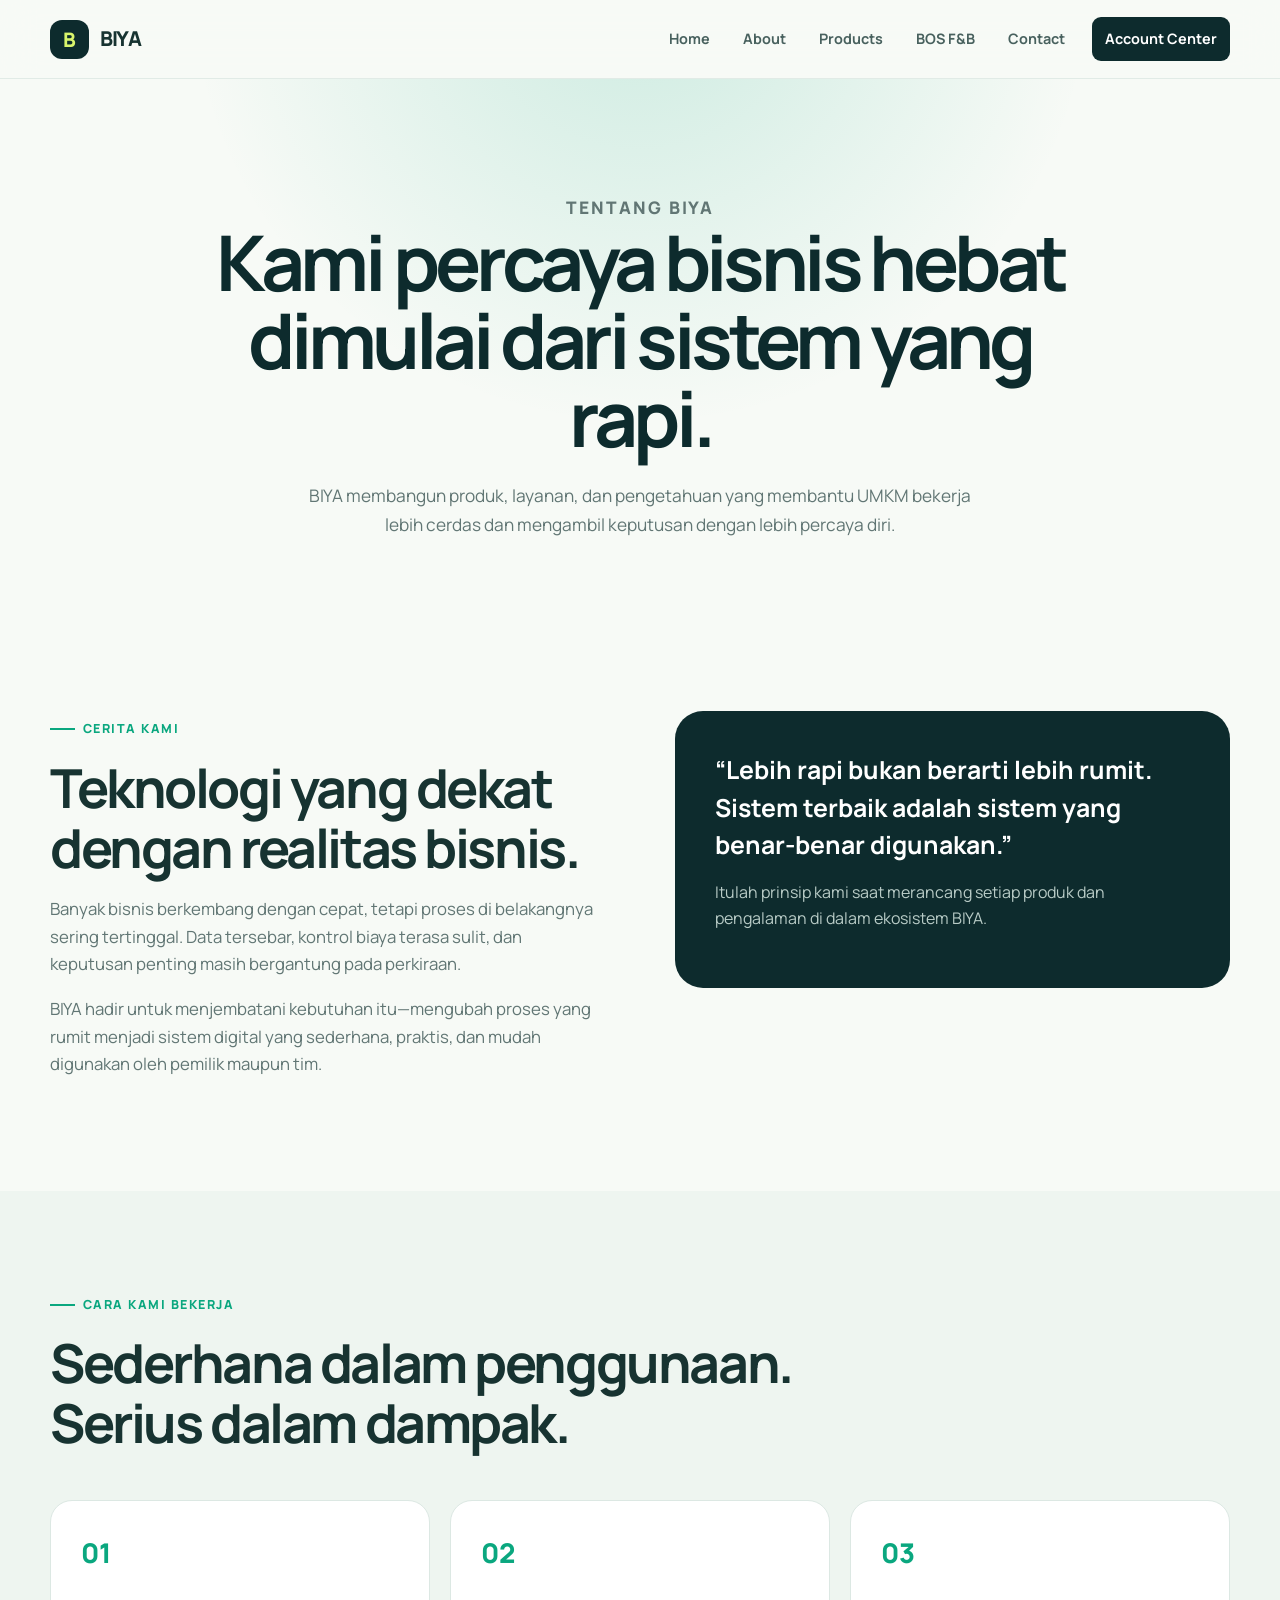
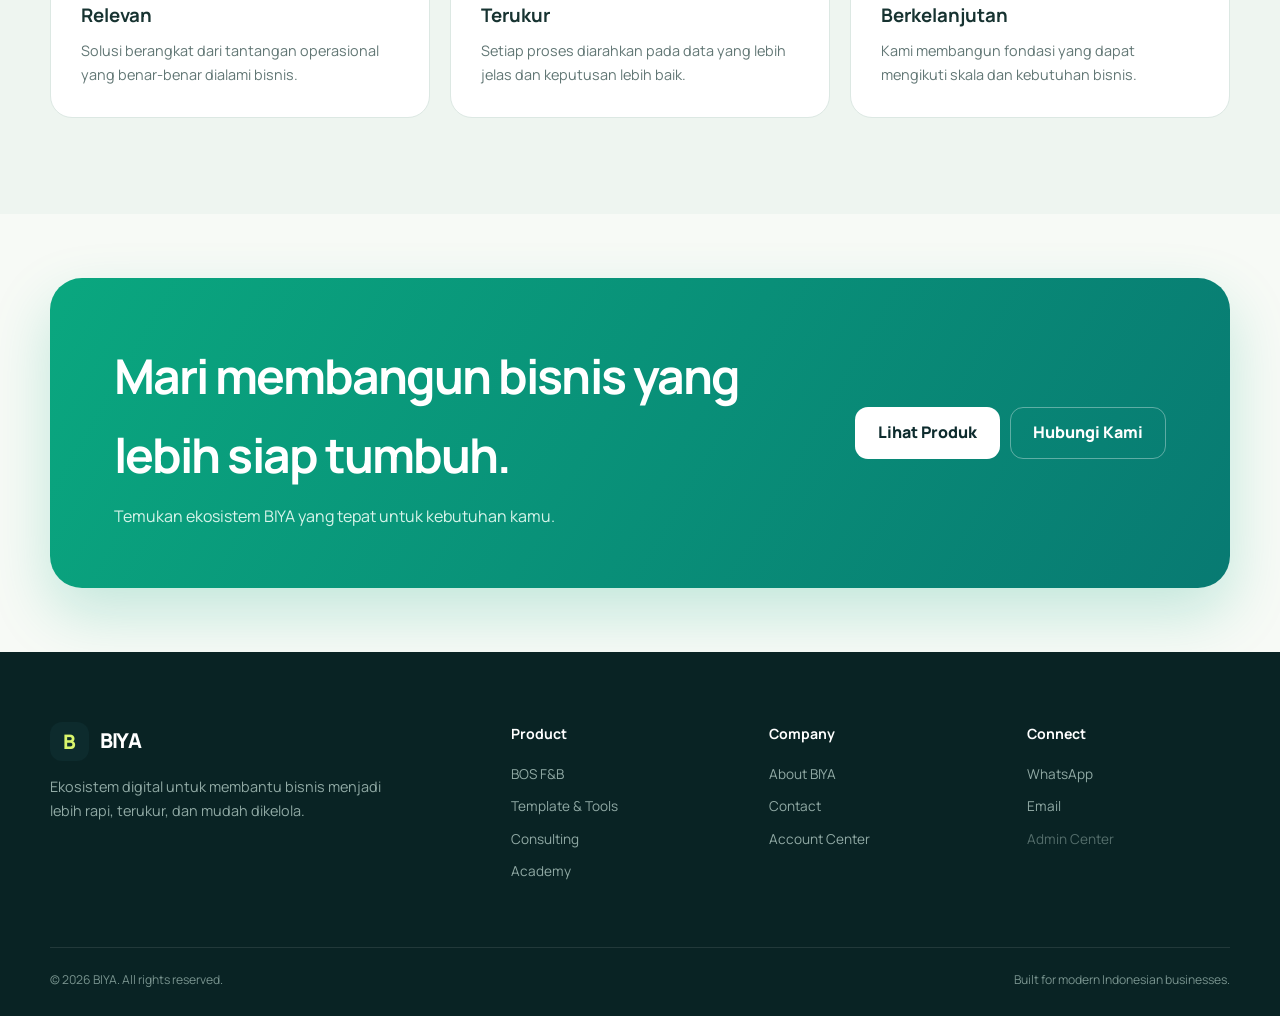
==== about.html @ 2e750597 "feat: build BIYA main website landing page" ====
<!doctype html><html lang="id"><head><meta charset="utf-8"><meta name="viewport" content="width=device-width,initial-scale=1"><title>About BIYA — Sistem yang Membuat Bisnis Lebih Rapi</title><meta name="description" content="Kenali BIYA, brand digital yang membantu UMKM membangun bisnis yang lebih rapi, terukur, dan mudah dikelola."><meta property="og:title" content="About BIYA — Sistem yang Membuat Bisnis Lebih Rapi"><meta property="og:description" content="Kenali BIYA, brand digital yang membantu UMKM membangun bisnis yang lebih rapi, terukur, dan mudah dikelola."><meta property="og:type" content="website"><link rel="stylesheet" href="assets/css/style.css"><script defer src="assets/js/main.js"></script></head><body><header class="site-header"><nav class="nav container" aria-label="Navigasi utama"><a class="logo" href="index.html"><span class="logo-mark">B</span> BIYA</a><button class="menu-toggle" type="button" aria-label="Buka menu" aria-expanded="false">☰</button><div class="nav-links"><a href="index.html">Home</a><a href="about.html">About</a><a href="products.html">Products</a><a href="bos-fnb.html">BOS F&amp;B</a><a href="contact.html">Contact</a><!-- TODO: Replace with final Account Center URL --><a class="nav-cta" href="#TODO-ACCOUNT-CENTER-LINK">Account Center</a></div></nav></header>
<main><section class="page-hero"><div class="container"><p class="eyebrow">Tentang BIYA</p><h1>Kami percaya bisnis hebat dimulai dari sistem yang rapi.</h1><p>BIYA membangun produk, layanan, dan pengetahuan yang membantu UMKM bekerja lebih cerdas dan mengambil keputusan dengan lebih percaya diri.</p></div></section><section class="section"><div class="container story-grid"><div><p class="eyebrow">Cerita kami</p><h2 class="section-title">Teknologi yang dekat dengan realitas bisnis.</h2><p class="section-copy">Banyak bisnis berkembang dengan cepat, tetapi proses di belakangnya sering tertinggal. Data tersebar, kontrol biaya terasa sulit, dan keputusan penting masih bergantung pada perkiraan.</p><p class="section-copy">BIYA hadir untuk menjembatani kebutuhan itu—mengubah proses yang rumit menjadi sistem digital yang sederhana, praktis, dan mudah digunakan oleh pemilik maupun tim.</p></div><aside class="story-card reveal"><blockquote>“Lebih rapi bukan berarti lebih rumit. Sistem terbaik adalah sistem yang benar-benar digunakan.”</blockquote><p>Itulah prinsip kami saat merancang setiap produk dan pengalaman di dalam ekosistem BIYA.</p></aside></div></section><section class="section" style="background:#eef5f0"><div class="container"><div class="section-head"><div><p class="eyebrow">Cara kami bekerja</p><h2 class="section-title">Sederhana dalam penggunaan. Serius dalam dampak.</h2></div></div><div class="value-grid"><article class="value-card reveal"><span>01</span><h3>Relevan</h3><p>Solusi berangkat dari tantangan operasional yang benar-benar dialami bisnis.</p></article><article class="value-card reveal"><span>02</span><h3>Terukur</h3><p>Setiap proses diarahkan pada data yang lebih jelas dan keputusan lebih baik.</p></article><article class="value-card reveal"><span>03</span><h3>Berkelanjutan</h3><p>Kami membangun fondasi yang dapat mengikuti skala dan kebutuhan bisnis.</p></article></div></div></section><section class="section-sm"><div class="container"><div class="cta-box"><div><h2>Mari membangun bisnis yang lebih siap tumbuh.</h2><p>Temukan ekosistem BIYA yang tepat untuk kebutuhan kamu.</p></div><div class="cta-actions"><a class="btn" href="products.html">Lihat Produk</a><a class="btn" href="contact.html">Hubungi Kami</a></div></div></div></section></main><footer class="site-footer"><div class="container"><div class="footer-grid"><div class="footer-brand"><a class="logo" href="index.html"><span class="logo-mark">B</span> BIYA</a><p>Ekosistem digital untuk membantu bisnis menjadi lebih rapi, terukur, dan mudah dikelola.</p></div><div class="footer-col"><h3>Product</h3><a href="bos-fnb.html">BOS F&amp;B</a><a href="products.html">Template &amp; Tools</a><a href="products.html">Consulting</a><a href="products.html">Academy</a></div><div class="footer-col"><h3>Company</h3><a href="about.html">About BIYA</a><a href="contact.html">Contact</a><!-- TODO: Replace with final Account Center URL --><a href="#TODO-ACCOUNT-CENTER-LINK">Account Center</a></div><div class="footer-col"><h3>Connect</h3><!-- TODO: Replace placeholder contact links --><a href="#TODO-WHATSAPP-LINK">WhatsApp</a><a href="#TODO-EMAIL">Email</a><a class="admin-link" href="#admin-center">Admin Center</a></div></div><div class="footer-bottom"><span>© 2026 BIYA. All rights reserved.</span><span>Built for modern Indonesian businesses.</span></div></div></footer></body></html>
---- assets/css/style.css ----
@import url('https://fonts.googleapis.com/css2?family=Manrope:wght@400;500;600;700;800&display=swap');

:root{--navy:#0d2b2d;--navy-2:#163d3c;--green:#0aa77f;--mint:#dff8ef;--lime:#d9f56c;--cream:#f7faf6;--white:#fff;--ink:#173331;--muted:#617674;--line:#dce8e3;--shadow:0 20px 60px rgba(13,43,45,.1);--radius:24px;--container:1180px}
*{box-sizing:border-box}html{scroll-behavior:smooth}body{margin:0;font-family:Manrope,Inter,system-ui,sans-serif;color:var(--ink);background:var(--cream);line-height:1.65;overflow-x:hidden}a{color:inherit;text-decoration:none}button{font:inherit}img{max-width:100%}.container{width:min(calc(100% - 40px),var(--container));margin-inline:auto}.section{padding:96px 0}.section-sm{padding:64px 0}.eyebrow{display:inline-flex;align-items:center;gap:8px;margin:0 0 18px;color:var(--green);font-weight:800;font-size:.78rem;letter-spacing:.12em;text-transform:uppercase}.eyebrow:before{content:"";width:25px;height:2px;background:currentColor}.section-title{margin:0;max-width:760px;font-size:clamp(2rem,4.2vw,3.6rem);line-height:1.12;letter-spacing:-.045em}.section-copy{max-width:650px;color:var(--muted);font-size:1.05rem}.section-head{display:flex;align-items:end;justify-content:space-between;gap:40px;margin-bottom:46px}.section-head .section-copy{margin:0}.badge{display:inline-flex;align-items:center;padding:8px 13px;border-radius:999px;background:var(--mint);color:#08765e;font-size:.78rem;font-weight:800}.badge.soon{background:#edf1ee;color:#71817d}.btn{display:inline-flex;align-items:center;justify-content:center;gap:10px;min-height:52px;padding:0 22px;border:1px solid transparent;border-radius:13px;font-weight:800;transition:.25s ease;cursor:pointer}.btn:hover{transform:translateY(-2px)}.btn-primary{background:var(--green);color:#fff;box-shadow:0 12px 30px rgba(10,167,127,.24)}.btn-primary:hover{background:#088f6d}.btn-dark{background:var(--navy);color:#fff}.btn-outline{border-color:var(--line);background:#fff}.btn-outline:hover{border-color:var(--green);color:var(--green)}.text-link{display:inline-flex;align-items:center;gap:7px;color:var(--green);font-weight:800}.text-link:after{content:"→";transition:.2s}.text-link:hover:after{transform:translateX(4px)}
.site-header{position:sticky;top:0;z-index:100;background:rgba(247,250,246,.88);backdrop-filter:blur(18px);border-bottom:1px solid rgba(220,232,227,.8)}.nav{height:78px;display:flex;align-items:center;justify-content:space-between}.logo{display:flex;align-items:center;gap:11px;font-size:1.28rem;font-weight:900;letter-spacing:-.04em}.logo-mark{display:grid;place-items:center;width:39px;height:39px;border-radius:12px;background:var(--navy);color:var(--lime);font-size:1.25rem}.nav-links{display:flex;align-items:center;gap:7px}.nav-links>a{padding:10px 13px;border-radius:9px;color:#48615e;font-size:.9rem;font-weight:700}.nav-links>a:hover,.nav-links>a.active{color:var(--navy);background:#eaf2ed}.nav-links .nav-cta{margin-left:7px;background:var(--navy);color:#fff}.nav-links .nav-cta:hover{background:var(--green);color:#fff}.menu-toggle{display:none;width:44px;height:44px;border:0;border-radius:11px;background:#e8f0eb;color:var(--navy);font-size:1.35rem}
.hero{position:relative;padding:84px 0 100px;background:radial-gradient(circle at 82% 10%,rgba(217,245,108,.28),transparent 30%),var(--cream)}.hero-grid{display:grid;grid-template-columns:1.08fr .92fr;align-items:center;gap:76px}.hero h1{margin:0;font-size:clamp(3rem,6vw,5.5rem);line-height:.98;letter-spacing:-.065em;color:var(--navy)}.hero h1 span{color:var(--green)}.hero-copy{max-width:650px;margin:28px 0;color:var(--muted);font-size:1.12rem}.hero-actions{display:flex;flex-wrap:wrap;gap:12px}.trust-row{display:flex;flex-wrap:wrap;gap:22px;margin-top:38px;color:#526a66;font-size:.84rem;font-weight:700}.trust-row span:before{content:"✓";margin-right:7px;color:var(--green)}.hero-visual{position:relative;min-height:520px}.visual-shell{position:absolute;inset:20px 0 0 35px;padding:24px;border:1px solid #d4e5dc;border-radius:32px;background:rgba(255,255,255,.8);box-shadow:var(--shadow);transform:rotate(2deg)}.visual-top{display:flex;justify-content:space-between;align-items:center;padding-bottom:20px;border-bottom:1px solid var(--line)}.dots{display:flex;gap:6px}.dots i{width:8px;height:8px;border-radius:50%;background:#d6e1dd}.visual-title{font-size:.8rem;font-weight:800}.metric-grid{display:grid;grid-template-columns:repeat(2,1fr);gap:14px;margin-top:20px}.metric{padding:20px;border-radius:18px;background:#f0f7f3}.metric.highlight{background:var(--navy);color:#fff}.metric span{display:block;color:#78908b;font-size:.72rem;font-weight:700}.metric.highlight span{color:#a9c2bc}.metric strong{display:block;margin-top:7px;font-size:1.55rem}.chart{display:flex;align-items:end;gap:8px;height:130px;margin-top:16px;padding:15px 18px;border-radius:18px;background:#fff}.chart i{flex:1;border-radius:6px 6px 2px 2px;background:#bcebdc}.chart i:nth-child(2){height:67%}.chart i:nth-child(3){height:45%}.chart i:nth-child(4){height:87%;background:var(--green)}.chart i:nth-child(5){height:72%}.chart i:nth-child(1){height:35%}.floating-card{position:absolute;z-index:2;padding:15px 18px;border-radius:16px;background:#fff;box-shadow:0 16px 35px rgba(13,43,45,.14);font-size:.78rem;font-weight:800}.floating-card.one{top:4px;right:-18px}.floating-card.two{bottom:25px;left:-15px}.floating-card b{display:block;color:var(--green);font-size:1rem}
.logo-strip{padding:22px 0;border-block:1px solid var(--line);background:#fff}.logo-strip .container{display:flex;justify-content:center;gap:34px;flex-wrap:wrap;color:#71837f;font-size:.82rem;font-weight:800;letter-spacing:.04em}.card-grid{display:grid;grid-template-columns:repeat(4,1fr);gap:20px}.product-card{position:relative;display:flex;flex-direction:column;min-height:310px;padding:28px;border:1px solid var(--line);border-radius:var(--radius);background:#fff;box-shadow:0 10px 30px rgba(13,43,45,.04);transition:.25s}.product-card:hover{transform:translateY(-7px);box-shadow:var(--shadow);border-color:#beddd1}.card-icon{display:grid;place-items:center;width:54px;height:54px;margin-bottom:42px;border-radius:16px;background:var(--mint);color:var(--green);font-size:1.4rem;font-weight:900}.product-card h3{margin:0 0 12px;font-size:1.25rem;line-height:1.3}.product-card p{margin:0 0 24px;color:var(--muted);font-size:.9rem}.product-card .text-link{margin-top:auto;font-size:.88rem}.dark-section{position:relative;background:var(--navy);color:#fff;overflow:hidden}.dark-section:after{content:"";position:absolute;width:420px;height:420px;right:-120px;top:-130px;border-radius:50%;background:rgba(10,167,127,.16)}.dark-section .section-copy{color:#aec2bd}.module-pills{display:flex;flex-wrap:wrap;gap:10px;margin:30px 0}.module-pills span{padding:9px 14px;border:1px solid rgba(255,255,255,.15);border-radius:999px;background:rgba(255,255,255,.06);font-size:.83rem;font-weight:700}.split{display:grid;grid-template-columns:1fr 1fr;align-items:center;gap:80px}.feature-panel{position:relative;z-index:2;padding:28px;border-radius:28px;background:#fff;color:var(--ink);box-shadow:0 25px 70px rgba(0,0,0,.2)}.feature-row{display:flex;align-items:center;gap:17px;padding:17px 10px;border-bottom:1px solid var(--line)}.feature-row:last-child{border:0}.feature-row i{display:grid;place-items:center;width:42px;height:42px;border-radius:12px;background:var(--mint);color:var(--green);font-style:normal;font-weight:900}.feature-row strong{display:block}.feature-row small{color:var(--muted)}.why-grid{display:grid;grid-template-columns:.85fr 1.15fr;gap:70px}.why-list{display:grid;grid-template-columns:1fr 1fr;gap:16px}.why-item{padding:25px;border-radius:20px;background:#fff;border:1px solid var(--line)}.why-item b{display:grid;place-items:center;width:31px;height:31px;margin-bottom:35px;border-radius:9px;background:var(--navy);color:var(--lime)}.why-item h3{margin:0 0 7px;font-size:1rem}.why-item p{margin:0;color:var(--muted);font-size:.85rem}.cta-box{display:flex;align-items:center;justify-content:space-between;gap:30px;padding:58px 64px;border-radius:32px;background:linear-gradient(120deg,var(--green),#087a72);color:#fff;box-shadow:0 25px 60px rgba(10,167,127,.22)}.cta-box h2{margin:0 0 9px;font-size:clamp(1.9rem,4vw,3rem);letter-spacing:-.04em}.cta-box p{margin:0;color:#d7f4ea}.cta-box .btn{background:#fff;color:var(--navy)}.cta-actions{display:flex;flex-shrink:0;gap:10px}.cta-actions .btn:last-child{border-color:rgba(255,255,255,.35);background:transparent;color:#fff}
.page-hero{padding:90px 0 76px;text-align:center;background:radial-gradient(circle at 50% -20%,rgba(10,167,127,.18),transparent 50%)}.page-hero .eyebrow:before{display:none}.page-hero h1{max-width:900px;margin:0 auto;font-size:clamp(2.8rem,6vw,5.3rem);line-height:1.02;letter-spacing:-.06em;color:var(--navy)}.page-hero p{max-width:700px;margin:25px auto 0;color:var(--muted);font-size:1.08rem}.story-grid,.contact-grid{display:grid;grid-template-columns:1fr 1fr;gap:70px;align-items:start}.story-card{padding:40px;border-radius:28px;background:var(--navy);color:#fff}.story-card blockquote{margin:0;font-size:1.55rem;line-height:1.5;font-weight:700}.story-card p{color:#b8cbc6}.value-grid{display:grid;grid-template-columns:repeat(3,1fr);gap:20px}.value-card{padding:30px;border:1px solid var(--line);border-radius:22px;background:#fff}.value-card span{color:var(--green);font-size:1.7rem;font-weight:900}.value-card h3{margin:25px 0 8px}.value-card p{margin:0;color:var(--muted);font-size:.9rem}.product-list{display:grid;gap:24px}.product-wide{display:grid;grid-template-columns:120px 1fr auto;align-items:center;gap:30px;padding:32px;border:1px solid var(--line);border-radius:25px;background:#fff}.product-wide .card-icon{margin:0;width:80px;height:80px}.product-wide h2{margin:0 0 7px}.product-wide p{margin:0;color:var(--muted)}.module-grid{display:grid;grid-template-columns:repeat(3,1fr);gap:20px}.module-card{padding:28px;border:1px solid var(--line);border-radius:22px;background:#fff;transition:.25s}.module-card:hover{transform:translateY(-5px);box-shadow:var(--shadow)}.module-card-head{display:flex;align-items:center;gap:14px;margin-bottom:22px}.module-card .card-icon{width:45px;height:45px;margin:0;border-radius:13px;font-size:1rem}.module-card h3{margin:0;font-size:1.1rem}.module-card ul{display:grid;gap:9px;margin:0;padding:0;list-style:none;color:var(--muted);font-size:.84rem}.module-card li{padding-left:16px;position:relative}.module-card li:before{content:"";position:absolute;left:0;top:.67em;width:5px;height:5px;border-radius:50%;background:var(--green)}.contact-card{padding:36px;border:1px solid var(--line);border-radius:25px;background:#fff}.contact-method{display:flex;gap:17px;padding:20px 0;border-bottom:1px solid var(--line)}.contact-method:last-child{border:0}.contact-method .card-icon{width:44px;height:44px;margin:0;font-size:1rem;flex-shrink:0}.contact-method h3{margin:0;font-size:1rem}.contact-method p{margin:3px 0 0;color:var(--muted);font-size:.87rem}.form{display:grid;gap:17px}.field{display:grid;gap:7px}.field label{font-size:.82rem;font-weight:800}.field input,.field textarea,.field select{width:100%;padding:14px 15px;border:1px solid var(--line);border-radius:12px;background:#fbfdfb;color:var(--ink);font:inherit;outline:none}.field input:focus,.field textarea:focus,.field select:focus{border-color:var(--green);box-shadow:0 0 0 3px rgba(10,167,127,.1)}.field textarea{min-height:120px;resize:vertical}.form-note{margin:0;color:var(--muted);font-size:.76rem}
.site-footer{padding:70px 0 25px;background:#092324;color:#fff}.footer-grid{display:grid;grid-template-columns:2fr repeat(3,1fr);gap:55px}.footer-brand p{max-width:340px;color:#91aaa5;font-size:.9rem}.footer-col h3{margin:0 0 18px;font-size:.88rem}.footer-col a{display:block;margin:10px 0;color:#91aaa5;font-size:.85rem}.footer-col a:hover{color:var(--lime)}.footer-bottom{display:flex;justify-content:space-between;gap:20px;margin-top:55px;padding-top:22px;border-top:1px solid rgba(255,255,255,.1);color:#78938e;font-size:.76rem}.admin-link{opacity:.55}.reveal{opacity:0;transform:translateY(18px);transition:.6s ease}.reveal.visible{opacity:1;transform:none}
@media(max-width:900px){.nav-links{display:none;position:absolute;top:78px;left:20px;right:20px;flex-direction:column;align-items:stretch;padding:14px;border:1px solid var(--line);border-radius:16px;background:#fff;box-shadow:var(--shadow)}.nav-links.open{display:flex}.nav-links .nav-cta{margin:5px 0 0;text-align:center}.menu-toggle{display:block}.hero-grid,.split,.why-grid,.story-grid,.contact-grid{grid-template-columns:1fr}.hero{padding-top:62px}.hero-visual{min-height:450px;max-width:580px;width:100%;margin:auto}.card-grid{grid-template-columns:repeat(2,1fr)}.module-grid{grid-template-columns:repeat(2,1fr)}.section-head{align-items:start;flex-direction:column}.product-wide{grid-template-columns:90px 1fr}.product-wide>.btn{grid-column:2}.footer-grid{grid-template-columns:2fr 1fr 1fr}.footer-col:last-child{grid-column:2}.cta-box{align-items:flex-start;flex-direction:column}.cta-actions{flex-wrap:wrap}}
@media(max-width:600px){.container{width:min(calc(100% - 28px),var(--container))}.section{padding:72px 0}.section-sm{padding:48px 0}.nav{height:70px}.nav-links{top:70px;left:14px;right:14px}.hero{padding:48px 0 72px}.hero h1{font-size:clamp(2.75rem,14vw,4rem)}.hero-actions,.cta-actions{width:100%}.hero-actions .btn,.cta-actions .btn{width:100%}.hero-visual{min-height:380px}.visual-shell{inset:20px 4px 0;padding:17px}.floating-card.one{right:-4px}.floating-card.two{left:-3px;bottom:0}.metric{padding:15px}.metric strong{font-size:1.15rem}.card-grid,.value-grid,.module-grid,.why-list{grid-template-columns:1fr}.product-card{min-height:270px}.product-wide{grid-template-columns:1fr;gap:18px}.product-wide>.btn{grid-column:auto;width:100%}.product-wide .card-icon{width:56px;height:56px}.cta-box{padding:38px 25px}.footer-grid{grid-template-columns:1fr 1fr;gap:35px}.footer-brand{grid-column:1/-1}.footer-col:last-child{grid-column:auto}.footer-bottom{flex-direction:column}.page-hero{padding:65px 0}.page-hero h1{font-size:2.8rem}.story-card{padding:28px}.section-head{margin-bottom:32px}}
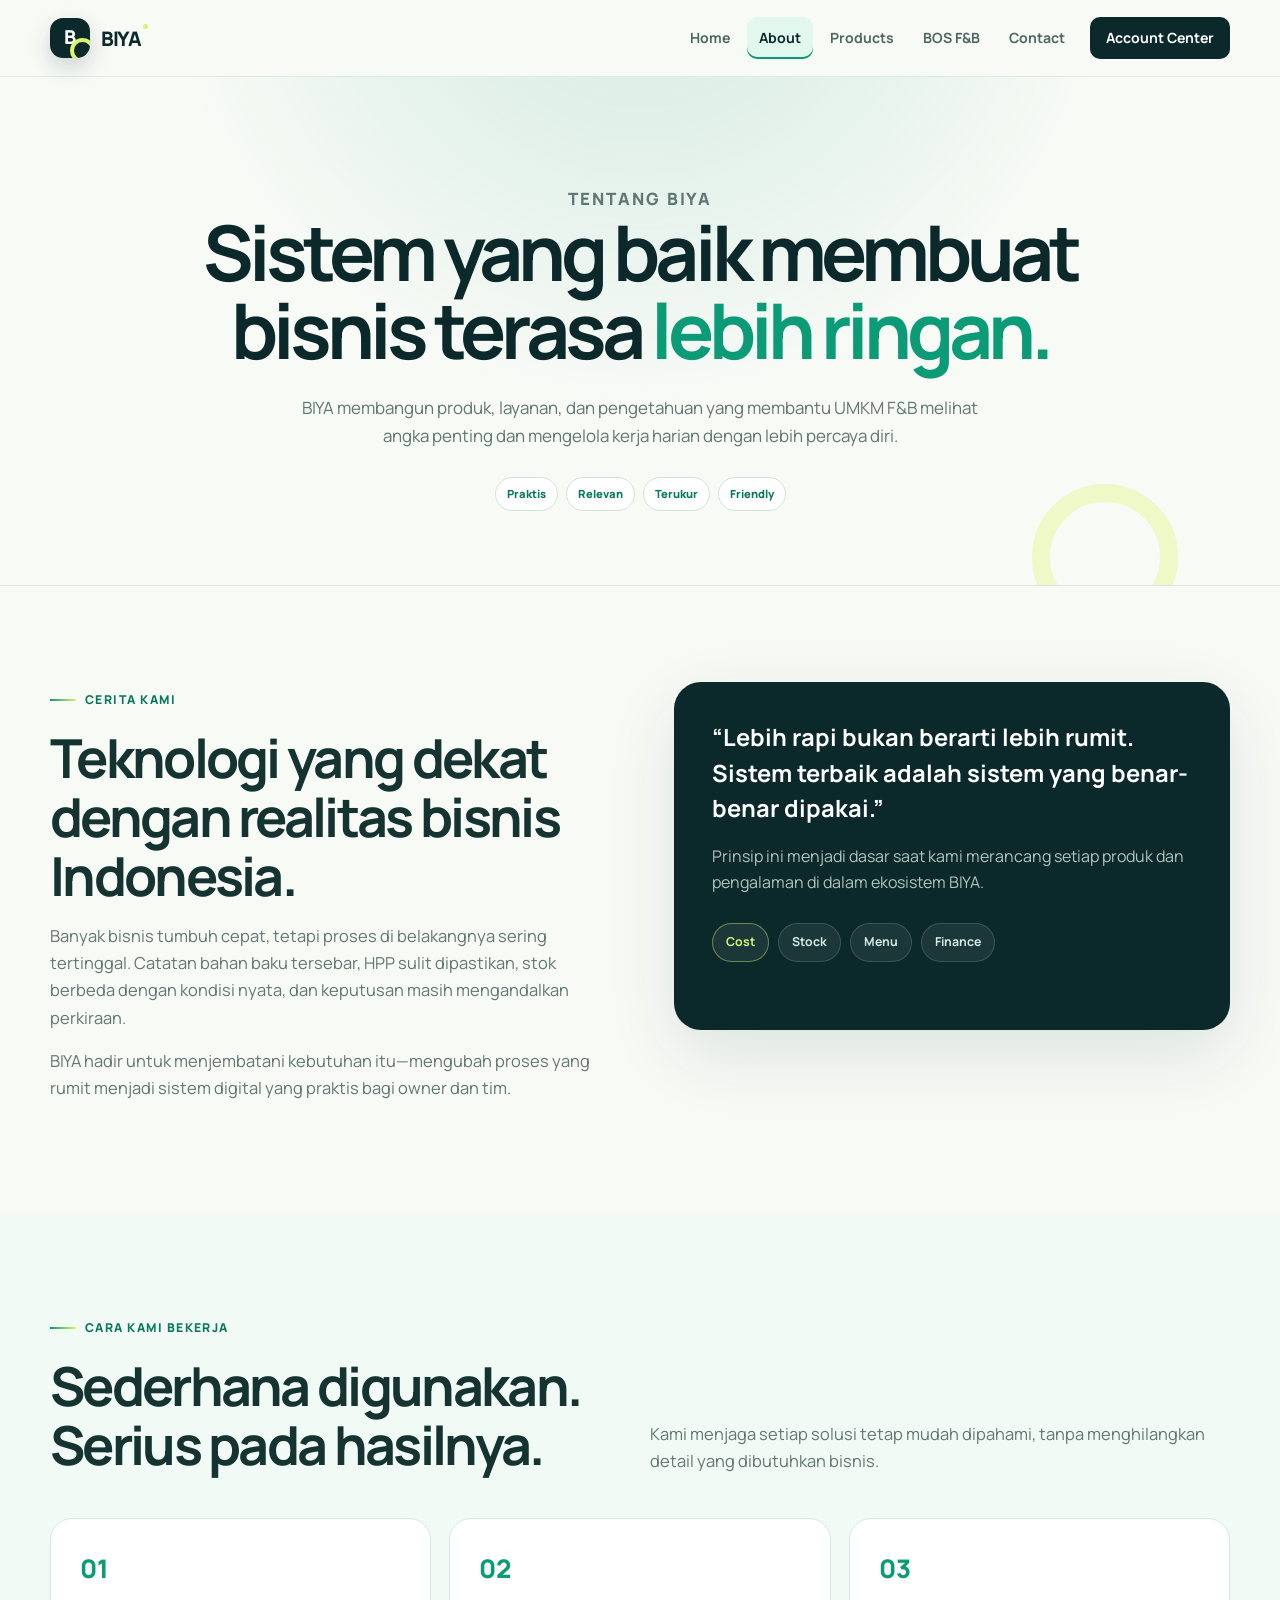
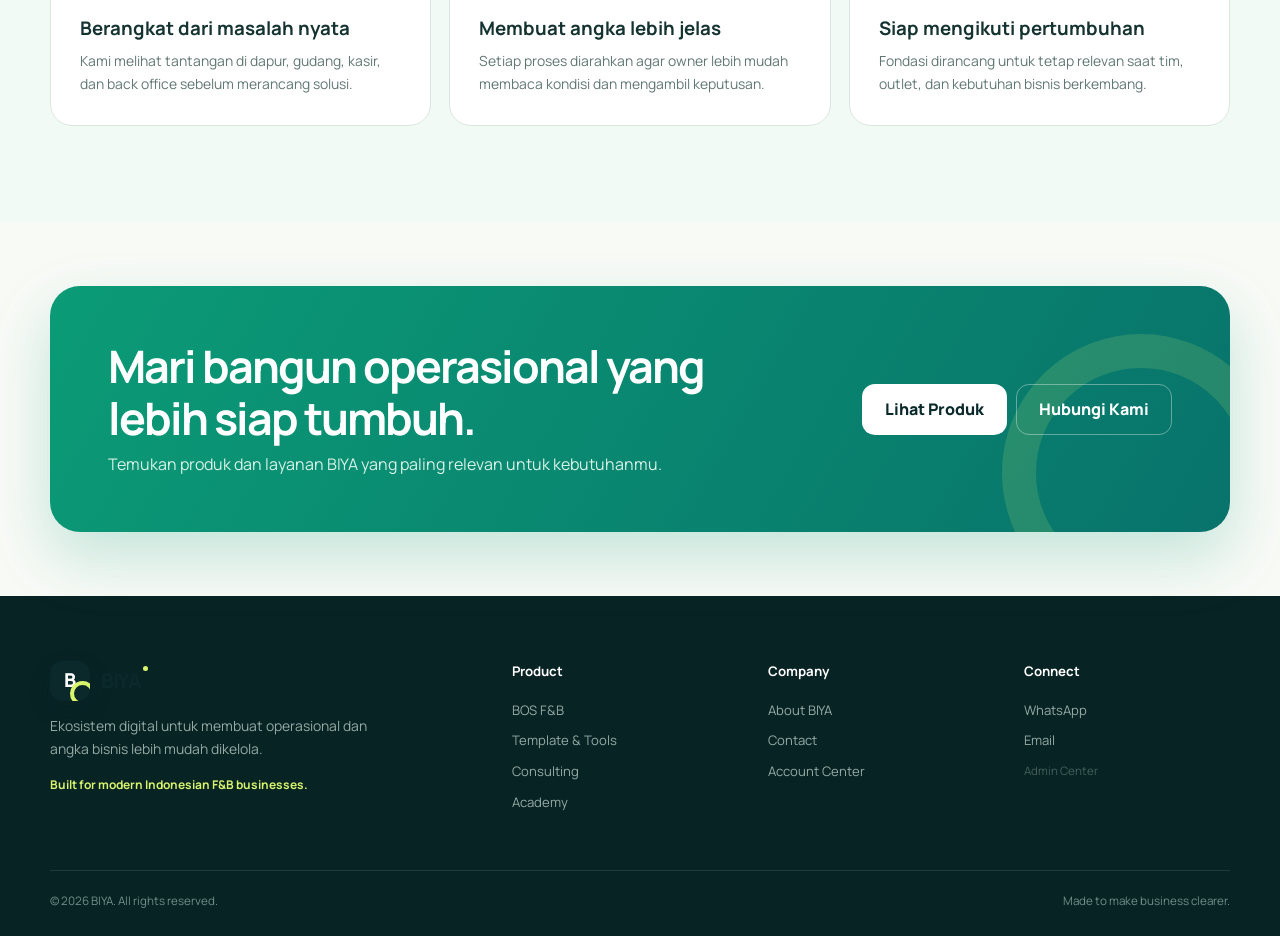
==== commit 140d6ab5: "style: strengthen BIYA brand identity" ====
--- a/about.html
+++ b/about.html
@@ -1,2 +1,14 @@
-<!doctype html><html lang="id"><head><meta charset="utf-8"><meta name="viewport" content="width=device-width,initial-scale=1"><title>About BIYA — Sistem yang Membuat Bisnis Lebih Rapi</title><meta name="description" content="Kenali BIYA, brand digital yang membantu UMKM membangun bisnis yang lebih rapi, terukur, dan mudah dikelola."><meta property="og:title" content="About BIYA — Sistem yang Membuat Bisnis Lebih Rapi"><meta property="og:description" content="Kenali BIYA, brand digital yang membantu UMKM membangun bisnis yang lebih rapi, terukur, dan mudah dikelola."><meta property="og:type" content="website"><link rel="stylesheet" href="assets/css/style.css"><script defer src="assets/js/main.js"></script></head><body><header class="site-header"><nav class="nav container" aria-label="Navigasi utama"><a class="logo" href="index.html"><span class="logo-mark">B</span> BIYA</a><button class="menu-toggle" type="button" aria-label="Buka menu" aria-expanded="false">☰</button><div class="nav-links"><a href="index.html">Home</a><a href="about.html">About</a><a href="products.html">Products</a><a href="bos-fnb.html">BOS F&amp;B</a><a href="contact.html">Contact</a><!-- TODO: Replace with final Account Center URL --><a class="nav-cta" href="#TODO-ACCOUNT-CENTER-LINK">Account Center</a></div></nav></header>
-<main><section class="page-hero"><div class="container"><p class="eyebrow">Tentang BIYA</p><h1>Kami percaya bisnis hebat dimulai dari sistem yang rapi.</h1><p>BIYA membangun produk, layanan, dan pengetahuan yang membantu UMKM bekerja lebih cerdas dan mengambil keputusan dengan lebih percaya diri.</p></div></section><section class="section"><div class="container story-grid"><div><p class="eyebrow">Cerita kami</p><h2 class="section-title">Teknologi yang dekat dengan realitas bisnis.</h2><p class="section-copy">Banyak bisnis berkembang dengan cepat, tetapi proses di belakangnya sering tertinggal. Data tersebar, kontrol biaya terasa sulit, dan keputusan penting masih bergantung pada perkiraan.</p><p class="section-copy">BIYA hadir untuk menjembatani kebutuhan itu—mengubah proses yang rumit menjadi sistem digital yang sederhana, praktis, dan mudah digunakan oleh pemilik maupun tim.</p></div><aside class="story-card reveal"><blockquote>“Lebih rapi bukan berarti lebih rumit. Sistem terbaik adalah sistem yang benar-benar digunakan.”</blockquote><p>Itulah prinsip kami saat merancang setiap produk dan pengalaman di dalam ekosistem BIYA.</p></aside></div></section><section class="section" style="background:#eef5f0"><div class="container"><div class="section-head"><div><p class="eyebrow">Cara kami bekerja</p><h2 class="section-title">Sederhana dalam penggunaan. Serius dalam dampak.</h2></div></div><div class="value-grid"><article class="value-card reveal"><span>01</span><h3>Relevan</h3><p>Solusi berangkat dari tantangan operasional yang benar-benar dialami bisnis.</p></article><article class="value-card reveal"><span>02</span><h3>Terukur</h3><p>Setiap proses diarahkan pada data yang lebih jelas dan keputusan lebih baik.</p></article><article class="value-card reveal"><span>03</span><h3>Berkelanjutan</h3><p>Kami membangun fondasi yang dapat mengikuti skala dan kebutuhan bisnis.</p></article></div></div></section><section class="section-sm"><div class="container"><div class="cta-box"><div><h2>Mari membangun bisnis yang lebih siap tumbuh.</h2><p>Temukan ekosistem BIYA yang tepat untuk kebutuhan kamu.</p></div><div class="cta-actions"><a class="btn" href="products.html">Lihat Produk</a><a class="btn" href="contact.html">Hubungi Kami</a></div></div></div></section></main><footer class="site-footer"><div class="container"><div class="footer-grid"><div class="footer-brand"><a class="logo" href="index.html"><span class="logo-mark">B</span> BIYA</a><p>Ekosistem digital untuk membantu bisnis menjadi lebih rapi, terukur, dan mudah dikelola.</p></div><div class="footer-col"><h3>Product</h3><a href="bos-fnb.html">BOS F&amp;B</a><a href="products.html">Template &amp; Tools</a><a href="products.html">Consulting</a><a href="products.html">Academy</a></div><div class="footer-col"><h3>Company</h3><a href="about.html">About BIYA</a><a href="contact.html">Contact</a><!-- TODO: Replace with final Account Center URL --><a href="#TODO-ACCOUNT-CENTER-LINK">Account Center</a></div><div class="footer-col"><h3>Connect</h3><!-- TODO: Replace placeholder contact links --><a href="#TODO-WHATSAPP-LINK">WhatsApp</a><a href="#TODO-EMAIL">Email</a><a class="admin-link" href="#admin-center">Admin Center</a></div></div><div class="footer-bottom"><span>© 2026 BIYA. All rights reserved.</span><span>Built for modern Indonesian businesses.</span></div></div></footer></body></html>+<!doctype html>
+<html lang="id">
+<head><meta charset="utf-8"><meta name="viewport" content="width=device-width,initial-scale=1"><title>About BIYA — Sistem yang Dekat dengan Bisnis Nyata</title><meta name="description" content="Kenali BIYA, brand digital yang membantu UMKM F&B Indonesia bekerja dengan proses dan angka yang lebih rapi."><meta property="og:title" content="About BIYA — Sistem yang Dekat dengan Bisnis Nyata"><meta property="og:description" content="BIYA membangun sistem praktis dari masalah operasional bisnis yang nyata."><meta property="og:type" content="website"><link rel="stylesheet" href="assets/css/style.css"><script defer src="assets/js/main.js"></script></head>
+<body>
+  <header class="site-header"><nav class="nav container" aria-label="Navigasi utama"><a class="logo" href="index.html" aria-label="BIYA Home"><span class="logo-mark">B</span><span class="logo-word">BIYA</span></a><button class="menu-toggle" type="button" aria-label="Buka menu" aria-expanded="false">☰</button><div class="nav-links"><a href="index.html">Home</a><a href="about.html">About</a><a href="products.html">Products</a><a href="bos-fnb.html">BOS F&amp;B</a><a href="contact.html">Contact</a><!-- TODO: Replace with final Account Center URL --><a class="nav-cta" href="#TODO-ACCOUNT-CENTER-LINK">Account Center</a></div></nav></header>
+  <main>
+    <section class="page-hero"><div class="container"><p class="eyebrow">Tentang BIYA</p><h1>Sistem yang baik membuat bisnis terasa <span class="accent-text">lebih ringan.</span></h1><p>BIYA membangun produk, layanan, dan pengetahuan yang membantu UMKM F&amp;B melihat angka penting dan mengelola kerja harian dengan lebih percaya diri.</p><div class="module-chips"><span>Praktis</span><span>Relevan</span><span>Terukur</span><span>Friendly</span></div></div></section>
+    <section class="section"><div class="container story-grid"><div><p class="eyebrow">Cerita kami</p><h2 class="section-title">Teknologi yang dekat dengan realitas bisnis Indonesia.</h2><p class="section-copy">Banyak bisnis tumbuh cepat, tetapi proses di belakangnya sering tertinggal. Catatan bahan baku tersebar, HPP sulit dipastikan, stok berbeda dengan kondisi nyata, dan keputusan masih mengandalkan perkiraan.</p><p class="section-copy">BIYA hadir untuk menjembatani kebutuhan itu—mengubah proses yang rumit menjadi sistem digital yang praktis bagi owner dan tim.</p></div><aside class="story-card reveal"><blockquote>“Lebih rapi bukan berarti lebih rumit. Sistem terbaik adalah sistem yang benar-benar dipakai.”</blockquote><p>Prinsip ini menjadi dasar saat kami merancang setiap produk dan pengalaman di dalam ekosistem BIYA.</p><div class="module-pills"><span>Cost</span><span>Stock</span><span>Menu</span><span>Finance</span></div></aside></div></section>
+    <section class="section surface-mint"><div class="container"><div class="section-head"><div><p class="eyebrow">Cara kami bekerja</p><h2 class="section-title">Sederhana digunakan. Serius pada hasilnya.</h2></div><p class="section-copy">Kami menjaga setiap solusi tetap mudah dipahami, tanpa menghilangkan detail yang dibutuhkan bisnis.</p></div><div class="value-grid"><article class="value-card reveal"><span>01</span><h3>Berangkat dari masalah nyata</h3><p>Kami melihat tantangan di dapur, gudang, kasir, dan back office sebelum merancang solusi.</p></article><article class="value-card reveal"><span>02</span><h3>Membuat angka lebih jelas</h3><p>Setiap proses diarahkan agar owner lebih mudah membaca kondisi dan mengambil keputusan.</p></article><article class="value-card reveal"><span>03</span><h3>Siap mengikuti pertumbuhan</h3><p>Fondasi dirancang untuk tetap relevan saat tim, outlet, dan kebutuhan bisnis berkembang.</p></article></div></div></section>
+    <section class="section-sm"><div class="container"><div class="cta-box"><div><h2>Mari bangun operasional yang lebih siap tumbuh.</h2><p>Temukan produk dan layanan BIYA yang paling relevan untuk kebutuhanmu.</p></div><div class="cta-actions"><a class="btn" href="products.html">Lihat Produk</a><a class="btn btn-ghost" href="contact.html">Hubungi Kami</a></div></div></div></section>
+  </main>
+  <footer class="site-footer"><div class="container"><div class="footer-grid"><div class="footer-brand"><a class="logo" href="index.html"><span class="logo-mark">B</span><span class="logo-word">BIYA</span></a><p>Ekosistem digital untuk membuat operasional dan angka bisnis lebih mudah dikelola.</p><p class="footer-tagline">Built for modern Indonesian F&amp;B businesses.</p></div><div class="footer-col"><h3>Product</h3><a href="bos-fnb.html">BOS F&amp;B</a><a href="products.html#tools">Template &amp; Tools</a><a href="products.html#consulting">Consulting</a><a href="products.html#academy">Academy</a></div><div class="footer-col"><h3>Company</h3><a href="about.html">About BIYA</a><a href="contact.html">Contact</a><!-- TODO: Replace with final Account Center URL --><a href="#TODO-ACCOUNT-CENTER-LINK">Account Center</a></div><div class="footer-col"><h3>Connect</h3><!-- TODO: Replace placeholder contact links --><a href="#TODO-WHATSAPP-LINK">WhatsApp</a><a href="#TODO-EMAIL">Email</a><span class="admin-link">Admin Center</span></div></div><div class="footer-bottom"><span>© 2026 BIYA. All rights reserved.</span><span>Made to make business clearer.</span></div></div></footer>
+</body>
+</html>
--- a/assets/css/style.css
+++ b/assets/css/style.css
@@ -1,11 +1,289 @@
 @import url('https://fonts.googleapis.com/css2?family=Manrope:wght@400;500;600;700;800&display=swap');
 
-:root{--navy:#0d2b2d;--navy-2:#163d3c;--green:#0aa77f;--mint:#dff8ef;--lime:#d9f56c;--cream:#f7faf6;--white:#fff;--ink:#173331;--muted:#617674;--line:#dce8e3;--shadow:0 20px 60px rgba(13,43,45,.1);--radius:24px;--container:1180px}
-*{box-sizing:border-box}html{scroll-behavior:smooth}body{margin:0;font-family:Manrope,Inter,system-ui,sans-serif;color:var(--ink);background:var(--cream);line-height:1.65;overflow-x:hidden}a{color:inherit;text-decoration:none}button{font:inherit}img{max-width:100%}.container{width:min(calc(100% - 40px),var(--container));margin-inline:auto}.section{padding:96px 0}.section-sm{padding:64px 0}.eyebrow{display:inline-flex;align-items:center;gap:8px;margin:0 0 18px;color:var(--green);font-weight:800;font-size:.78rem;letter-spacing:.12em;text-transform:uppercase}.eyebrow:before{content:"";width:25px;height:2px;background:currentColor}.section-title{margin:0;max-width:760px;font-size:clamp(2rem,4.2vw,3.6rem);line-height:1.12;letter-spacing:-.045em}.section-copy{max-width:650px;color:var(--muted);font-size:1.05rem}.section-head{display:flex;align-items:end;justify-content:space-between;gap:40px;margin-bottom:46px}.section-head .section-copy{margin:0}.badge{display:inline-flex;align-items:center;padding:8px 13px;border-radius:999px;background:var(--mint);color:#08765e;font-size:.78rem;font-weight:800}.badge.soon{background:#edf1ee;color:#71817d}.btn{display:inline-flex;align-items:center;justify-content:center;gap:10px;min-height:52px;padding:0 22px;border:1px solid transparent;border-radius:13px;font-weight:800;transition:.25s ease;cursor:pointer}.btn:hover{transform:translateY(-2px)}.btn-primary{background:var(--green);color:#fff;box-shadow:0 12px 30px rgba(10,167,127,.24)}.btn-primary:hover{background:#088f6d}.btn-dark{background:var(--navy);color:#fff}.btn-outline{border-color:var(--line);background:#fff}.btn-outline:hover{border-color:var(--green);color:var(--green)}.text-link{display:inline-flex;align-items:center;gap:7px;color:var(--green);font-weight:800}.text-link:after{content:"→";transition:.2s}.text-link:hover:after{transform:translateX(4px)}
-.site-header{position:sticky;top:0;z-index:100;background:rgba(247,250,246,.88);backdrop-filter:blur(18px);border-bottom:1px solid rgba(220,232,227,.8)}.nav{height:78px;display:flex;align-items:center;justify-content:space-between}.logo{display:flex;align-items:center;gap:11px;font-size:1.28rem;font-weight:900;letter-spacing:-.04em}.logo-mark{display:grid;place-items:center;width:39px;height:39px;border-radius:12px;background:var(--navy);color:var(--lime);font-size:1.25rem}.nav-links{display:flex;align-items:center;gap:7px}.nav-links>a{padding:10px 13px;border-radius:9px;color:#48615e;font-size:.9rem;font-weight:700}.nav-links>a:hover,.nav-links>a.active{color:var(--navy);background:#eaf2ed}.nav-links .nav-cta{margin-left:7px;background:var(--navy);color:#fff}.nav-links .nav-cta:hover{background:var(--green);color:#fff}.menu-toggle{display:none;width:44px;height:44px;border:0;border-radius:11px;background:#e8f0eb;color:var(--navy);font-size:1.35rem}
-.hero{position:relative;padding:84px 0 100px;background:radial-gradient(circle at 82% 10%,rgba(217,245,108,.28),transparent 30%),var(--cream)}.hero-grid{display:grid;grid-template-columns:1.08fr .92fr;align-items:center;gap:76px}.hero h1{margin:0;font-size:clamp(3rem,6vw,5.5rem);line-height:.98;letter-spacing:-.065em;color:var(--navy)}.hero h1 span{color:var(--green)}.hero-copy{max-width:650px;margin:28px 0;color:var(--muted);font-size:1.12rem}.hero-actions{display:flex;flex-wrap:wrap;gap:12px}.trust-row{display:flex;flex-wrap:wrap;gap:22px;margin-top:38px;color:#526a66;font-size:.84rem;font-weight:700}.trust-row span:before{content:"✓";margin-right:7px;color:var(--green)}.hero-visual{position:relative;min-height:520px}.visual-shell{position:absolute;inset:20px 0 0 35px;padding:24px;border:1px solid #d4e5dc;border-radius:32px;background:rgba(255,255,255,.8);box-shadow:var(--shadow);transform:rotate(2deg)}.visual-top{display:flex;justify-content:space-between;align-items:center;padding-bottom:20px;border-bottom:1px solid var(--line)}.dots{display:flex;gap:6px}.dots i{width:8px;height:8px;border-radius:50%;background:#d6e1dd}.visual-title{font-size:.8rem;font-weight:800}.metric-grid{display:grid;grid-template-columns:repeat(2,1fr);gap:14px;margin-top:20px}.metric{padding:20px;border-radius:18px;background:#f0f7f3}.metric.highlight{background:var(--navy);color:#fff}.metric span{display:block;color:#78908b;font-size:.72rem;font-weight:700}.metric.highlight span{color:#a9c2bc}.metric strong{display:block;margin-top:7px;font-size:1.55rem}.chart{display:flex;align-items:end;gap:8px;height:130px;margin-top:16px;padding:15px 18px;border-radius:18px;background:#fff}.chart i{flex:1;border-radius:6px 6px 2px 2px;background:#bcebdc}.chart i:nth-child(2){height:67%}.chart i:nth-child(3){height:45%}.chart i:nth-child(4){height:87%;background:var(--green)}.chart i:nth-child(5){height:72%}.chart i:nth-child(1){height:35%}.floating-card{position:absolute;z-index:2;padding:15px 18px;border-radius:16px;background:#fff;box-shadow:0 16px 35px rgba(13,43,45,.14);font-size:.78rem;font-weight:800}.floating-card.one{top:4px;right:-18px}.floating-card.two{bottom:25px;left:-15px}.floating-card b{display:block;color:var(--green);font-size:1rem}
-.logo-strip{padding:22px 0;border-block:1px solid var(--line);background:#fff}.logo-strip .container{display:flex;justify-content:center;gap:34px;flex-wrap:wrap;color:#71837f;font-size:.82rem;font-weight:800;letter-spacing:.04em}.card-grid{display:grid;grid-template-columns:repeat(4,1fr);gap:20px}.product-card{position:relative;display:flex;flex-direction:column;min-height:310px;padding:28px;border:1px solid var(--line);border-radius:var(--radius);background:#fff;box-shadow:0 10px 30px rgba(13,43,45,.04);transition:.25s}.product-card:hover{transform:translateY(-7px);box-shadow:var(--shadow);border-color:#beddd1}.card-icon{display:grid;place-items:center;width:54px;height:54px;margin-bottom:42px;border-radius:16px;background:var(--mint);color:var(--green);font-size:1.4rem;font-weight:900}.product-card h3{margin:0 0 12px;font-size:1.25rem;line-height:1.3}.product-card p{margin:0 0 24px;color:var(--muted);font-size:.9rem}.product-card .text-link{margin-top:auto;font-size:.88rem}.dark-section{position:relative;background:var(--navy);color:#fff;overflow:hidden}.dark-section:after{content:"";position:absolute;width:420px;height:420px;right:-120px;top:-130px;border-radius:50%;background:rgba(10,167,127,.16)}.dark-section .section-copy{color:#aec2bd}.module-pills{display:flex;flex-wrap:wrap;gap:10px;margin:30px 0}.module-pills span{padding:9px 14px;border:1px solid rgba(255,255,255,.15);border-radius:999px;background:rgba(255,255,255,.06);font-size:.83rem;font-weight:700}.split{display:grid;grid-template-columns:1fr 1fr;align-items:center;gap:80px}.feature-panel{position:relative;z-index:2;padding:28px;border-radius:28px;background:#fff;color:var(--ink);box-shadow:0 25px 70px rgba(0,0,0,.2)}.feature-row{display:flex;align-items:center;gap:17px;padding:17px 10px;border-bottom:1px solid var(--line)}.feature-row:last-child{border:0}.feature-row i{display:grid;place-items:center;width:42px;height:42px;border-radius:12px;background:var(--mint);color:var(--green);font-style:normal;font-weight:900}.feature-row strong{display:block}.feature-row small{color:var(--muted)}.why-grid{display:grid;grid-template-columns:.85fr 1.15fr;gap:70px}.why-list{display:grid;grid-template-columns:1fr 1fr;gap:16px}.why-item{padding:25px;border-radius:20px;background:#fff;border:1px solid var(--line)}.why-item b{display:grid;place-items:center;width:31px;height:31px;margin-bottom:35px;border-radius:9px;background:var(--navy);color:var(--lime)}.why-item h3{margin:0 0 7px;font-size:1rem}.why-item p{margin:0;color:var(--muted);font-size:.85rem}.cta-box{display:flex;align-items:center;justify-content:space-between;gap:30px;padding:58px 64px;border-radius:32px;background:linear-gradient(120deg,var(--green),#087a72);color:#fff;box-shadow:0 25px 60px rgba(10,167,127,.22)}.cta-box h2{margin:0 0 9px;font-size:clamp(1.9rem,4vw,3rem);letter-spacing:-.04em}.cta-box p{margin:0;color:#d7f4ea}.cta-box .btn{background:#fff;color:var(--navy)}.cta-actions{display:flex;flex-shrink:0;gap:10px}.cta-actions .btn:last-child{border-color:rgba(255,255,255,.35);background:transparent;color:#fff}
-.page-hero{padding:90px 0 76px;text-align:center;background:radial-gradient(circle at 50% -20%,rgba(10,167,127,.18),transparent 50%)}.page-hero .eyebrow:before{display:none}.page-hero h1{max-width:900px;margin:0 auto;font-size:clamp(2.8rem,6vw,5.3rem);line-height:1.02;letter-spacing:-.06em;color:var(--navy)}.page-hero p{max-width:700px;margin:25px auto 0;color:var(--muted);font-size:1.08rem}.story-grid,.contact-grid{display:grid;grid-template-columns:1fr 1fr;gap:70px;align-items:start}.story-card{padding:40px;border-radius:28px;background:var(--navy);color:#fff}.story-card blockquote{margin:0;font-size:1.55rem;line-height:1.5;font-weight:700}.story-card p{color:#b8cbc6}.value-grid{display:grid;grid-template-columns:repeat(3,1fr);gap:20px}.value-card{padding:30px;border:1px solid var(--line);border-radius:22px;background:#fff}.value-card span{color:var(--green);font-size:1.7rem;font-weight:900}.value-card h3{margin:25px 0 8px}.value-card p{margin:0;color:var(--muted);font-size:.9rem}.product-list{display:grid;gap:24px}.product-wide{display:grid;grid-template-columns:120px 1fr auto;align-items:center;gap:30px;padding:32px;border:1px solid var(--line);border-radius:25px;background:#fff}.product-wide .card-icon{margin:0;width:80px;height:80px}.product-wide h2{margin:0 0 7px}.product-wide p{margin:0;color:var(--muted)}.module-grid{display:grid;grid-template-columns:repeat(3,1fr);gap:20px}.module-card{padding:28px;border:1px solid var(--line);border-radius:22px;background:#fff;transition:.25s}.module-card:hover{transform:translateY(-5px);box-shadow:var(--shadow)}.module-card-head{display:flex;align-items:center;gap:14px;margin-bottom:22px}.module-card .card-icon{width:45px;height:45px;margin:0;border-radius:13px;font-size:1rem}.module-card h3{margin:0;font-size:1.1rem}.module-card ul{display:grid;gap:9px;margin:0;padding:0;list-style:none;color:var(--muted);font-size:.84rem}.module-card li{padding-left:16px;position:relative}.module-card li:before{content:"";position:absolute;left:0;top:.67em;width:5px;height:5px;border-radius:50%;background:var(--green)}.contact-card{padding:36px;border:1px solid var(--line);border-radius:25px;background:#fff}.contact-method{display:flex;gap:17px;padding:20px 0;border-bottom:1px solid var(--line)}.contact-method:last-child{border:0}.contact-method .card-icon{width:44px;height:44px;margin:0;font-size:1rem;flex-shrink:0}.contact-method h3{margin:0;font-size:1rem}.contact-method p{margin:3px 0 0;color:var(--muted);font-size:.87rem}.form{display:grid;gap:17px}.field{display:grid;gap:7px}.field label{font-size:.82rem;font-weight:800}.field input,.field textarea,.field select{width:100%;padding:14px 15px;border:1px solid var(--line);border-radius:12px;background:#fbfdfb;color:var(--ink);font:inherit;outline:none}.field input:focus,.field textarea:focus,.field select:focus{border-color:var(--green);box-shadow:0 0 0 3px rgba(10,167,127,.1)}.field textarea{min-height:120px;resize:vertical}.form-note{margin:0;color:var(--muted);font-size:.76rem}
-.site-footer{padding:70px 0 25px;background:#092324;color:#fff}.footer-grid{display:grid;grid-template-columns:2fr repeat(3,1fr);gap:55px}.footer-brand p{max-width:340px;color:#91aaa5;font-size:.9rem}.footer-col h3{margin:0 0 18px;font-size:.88rem}.footer-col a{display:block;margin:10px 0;color:#91aaa5;font-size:.85rem}.footer-col a:hover{color:var(--lime)}.footer-bottom{display:flex;justify-content:space-between;gap:20px;margin-top:55px;padding-top:22px;border-top:1px solid rgba(255,255,255,.1);color:#78938e;font-size:.76rem}.admin-link{opacity:.55}.reveal{opacity:0;transform:translateY(18px);transition:.6s ease}.reveal.visible{opacity:1;transform:none}
-@media(max-width:900px){.nav-links{display:none;position:absolute;top:78px;left:20px;right:20px;flex-direction:column;align-items:stretch;padding:14px;border:1px solid var(--line);border-radius:16px;background:#fff;box-shadow:var(--shadow)}.nav-links.open{display:flex}.nav-links .nav-cta{margin:5px 0 0;text-align:center}.menu-toggle{display:block}.hero-grid,.split,.why-grid,.story-grid,.contact-grid{grid-template-columns:1fr}.hero{padding-top:62px}.hero-visual{min-height:450px;max-width:580px;width:100%;margin:auto}.card-grid{grid-template-columns:repeat(2,1fr)}.module-grid{grid-template-columns:repeat(2,1fr)}.section-head{align-items:start;flex-direction:column}.product-wide{grid-template-columns:90px 1fr}.product-wide>.btn{grid-column:2}.footer-grid{grid-template-columns:2fr 1fr 1fr}.footer-col:last-child{grid-column:2}.cta-box{align-items:flex-start;flex-direction:column}.cta-actions{flex-wrap:wrap}}
-@media(max-width:600px){.container{width:min(calc(100% - 28px),var(--container))}.section{padding:72px 0}.section-sm{padding:48px 0}.nav{height:70px}.nav-links{top:70px;left:14px;right:14px}.hero{padding:48px 0 72px}.hero h1{font-size:clamp(2.75rem,14vw,4rem)}.hero-actions,.cta-actions{width:100%}.hero-actions .btn,.cta-actions .btn{width:100%}.hero-visual{min-height:380px}.visual-shell{inset:20px 4px 0;padding:17px}.floating-card.one{right:-4px}.floating-card.two{left:-3px;bottom:0}.metric{padding:15px}.metric strong{font-size:1.15rem}.card-grid,.value-grid,.module-grid,.why-list{grid-template-columns:1fr}.product-card{min-height:270px}.product-wide{grid-template-columns:1fr;gap:18px}.product-wide>.btn{grid-column:auto;width:100%}.product-wide .card-icon{width:56px;height:56px}.cta-box{padding:38px 25px}.footer-grid{grid-template-columns:1fr 1fr;gap:35px}.footer-brand{grid-column:1/-1}.footer-col:last-child{grid-column:auto}.footer-bottom{flex-direction:column}.page-hero{padding:65px 0}.page-hero h1{font-size:2.8rem}.story-card{padding:28px}.section-head{margin-bottom:32px}}
+:root {
+  --navy: #0b292b;
+  --navy-soft: #123b3a;
+  --green: #0b9b76;
+  --green-dark: #08775e;
+  --mint: #e2f7ee;
+  --mint-soft: #f1faf5;
+  --lime: #d9f56c;
+  --cream: #f8faf6;
+  --white: #fff;
+  --ink: #153331;
+  --muted: #617773;
+  --line: #dbe8e2;
+  --shadow: 0 24px 70px rgba(11, 41, 43, .11);
+  --radius: 24px;
+  --container: 1180px;
+}
+
+* { box-sizing: border-box; }
+html { scroll-behavior: smooth; }
+body { margin: 0; overflow-x: hidden; background: var(--cream); color: var(--ink); font-family: Manrope, Inter, system-ui, sans-serif; line-height: 1.65; }
+a { color: inherit; text-decoration: none; }
+button, input, textarea, select { font: inherit; }
+button, a { -webkit-tap-highlight-color: transparent; }
+img { max-width: 100%; }
+.container { width: min(calc(100% - 40px), var(--container)); margin-inline: auto; }
+.section { padding: 96px 0; }
+.section-sm { padding: 64px 0; }
+.surface-mint { background: var(--mint-soft); }
+.eyebrow { display: inline-flex; align-items: center; gap: 9px; margin: 0 0 18px; color: var(--green-dark); font-size: .76rem; font-weight: 800; letter-spacing: .12em; text-transform: uppercase; }
+.eyebrow::before { width: 26px; height: 2px; background: linear-gradient(90deg, var(--green), var(--lime)); content: ""; }
+.section-title { max-width: 760px; margin: 0; font-size: clamp(2rem, 4.2vw, 3.6rem); line-height: 1.1; letter-spacing: -.05em; }
+.section-copy { max-width: 650px; color: var(--muted); font-size: 1.03rem; }
+.section-head { display: flex; align-items: end; justify-content: space-between; gap: 40px; margin-bottom: 44px; }
+.section-head .section-copy { margin: 0; }
+.accent-text { color: var(--green); }
+.badge { display: inline-flex; align-items: center; gap: 6px; padding: 7px 12px; border: 1px solid #bce6d6; border-radius: 999px; background: var(--mint); color: var(--green-dark); font-size: .72rem; font-weight: 800; }
+.badge::before { width: 6px; height: 6px; border-radius: 50%; background: var(--green); content: ""; }
+.badge.soon { border-color: var(--line); background: #f3f6f4; color: #72837f; }
+.badge.soon::before { background: #9aaba7; }
+.btn { display: inline-flex; align-items: center; justify-content: center; gap: 9px; min-height: 51px; padding: 0 22px; border: 1px solid transparent; border-radius: 13px; font-weight: 800; transition: .25s ease; cursor: pointer; }
+.btn:hover { transform: translateY(-2px); }
+.btn-primary { background: var(--green); color: #fff; box-shadow: 0 13px 30px rgba(11, 155, 118, .23); }
+.btn-primary:hover { background: var(--green-dark); }
+.btn-dark { background: var(--navy); color: #fff; }
+.btn-outline { border-color: var(--line); background: #fff; }
+.btn-outline:hover { border-color: var(--green); color: var(--green-dark); }
+.text-link { display: inline-flex; align-items: center; gap: 7px; color: var(--green-dark); font-weight: 800; }
+.text-link::after { content: "→"; transition: .2s; }
+.text-link:hover::after { transform: translateX(4px); }
+
+.site-header { position: sticky; top: 0; z-index: 100; border-bottom: 1px solid rgba(219, 232, 226, .88); background: rgba(248, 250, 246, .88); backdrop-filter: blur(18px); }
+.nav { display: flex; align-items: center; justify-content: space-between; height: 76px; }
+.logo { display: inline-flex; align-items: center; gap: 11px; color: var(--navy); font-size: 1.25rem; font-weight: 800; letter-spacing: -.045em; }
+.logo-word { position: relative; }
+.logo-word::after { position: absolute; top: 2px; right: -7px; width: 5px; height: 5px; border-radius: 50%; background: var(--lime); content: ""; }
+.logo-mark { position: relative; display: grid; place-items: center; width: 40px; height: 40px; overflow: hidden; border-radius: 13px; background: var(--navy); color: #fff; font-size: 1.2rem; font-weight: 800; box-shadow: 0 9px 22px rgba(11, 41, 43, .18); }
+.logo-mark::after { position: absolute; right: -5px; bottom: -5px; width: 17px; height: 17px; border: 4px solid var(--lime); border-radius: 50%; content: ""; }
+.nav-links { display: flex; align-items: center; gap: 5px; }
+.nav-links > a { padding: 9px 12px; border-radius: 10px; color: #4f6763; font-size: .88rem; font-weight: 700; }
+.nav-links > a:hover, .nav-links > a.active { background: var(--mint); color: var(--navy); }
+.nav-links > a.active { box-shadow: inset 0 -2px var(--green); }
+.nav-links .nav-cta { margin-left: 8px; padding-inline: 16px; background: var(--navy); color: #fff; }
+.nav-links .nav-cta:hover { background: var(--green-dark); color: #fff; box-shadow: none; }
+.menu-toggle { display: none; width: 44px; height: 44px; border: 1px solid var(--line); border-radius: 12px; background: #fff; color: var(--navy); font-size: 1.3rem; cursor: pointer; }
+
+.hero { position: relative; padding: 82px 0 98px; overflow: hidden; background: radial-gradient(circle at 88% 10%, rgba(217, 245, 108, .27), transparent 25%), radial-gradient(circle at 74% 72%, rgba(11, 155, 118, .1), transparent 30%), var(--cream); }
+.hero::before { position: absolute; top: 54px; left: -70px; width: 160px; height: 160px; border: 1px solid #d6e6df; border-radius: 50%; content: ""; }
+.hero-grid { display: grid; grid-template-columns: 1.03fr .97fr; align-items: center; gap: 72px; }
+.hero h1 { margin: 0; color: var(--navy); font-size: clamp(3.2rem, 6vw, 5.55rem); line-height: .98; letter-spacing: -.07em; }
+.hero h1 span { color: var(--green); }
+.hero-copy { max-width: 660px; margin: 27px 0; color: var(--muted); font-size: 1.08rem; }
+.hero-actions { display: flex; flex-wrap: wrap; gap: 11px; }
+.trust-row { display: flex; flex-wrap: wrap; gap: 20px; margin-top: 35px; color: #536c67; font-size: .82rem; font-weight: 700; }
+.trust-row span::before { margin-right: 7px; color: var(--green); content: "✓"; }
+.module-chips { display: flex; flex-wrap: wrap; gap: 8px; }
+.module-chips span { padding: 7px 11px; border: 1px solid #cfe5dc; border-radius: 999px; background: rgba(255, 255, 255, .78); color: var(--green-dark); font-size: .7rem; font-weight: 800; }
+.hero .module-chips { margin: 0 0 24px; }
+.hero-visual { position: relative; min-height: 525px; }
+.dashboard-shell { position: absolute; inset: 16px 0 12px 24px; padding: 22px; border: 1px solid #d0e3da; border-radius: 30px; background: rgba(255, 255, 255, .92); box-shadow: var(--shadow); transform: rotate(1deg); }
+.dashboard-top { display: flex; align-items: center; justify-content: space-between; padding-bottom: 16px; border-bottom: 1px solid var(--line); }
+.dashboard-brand { display: flex; align-items: center; gap: 9px; font-size: .79rem; font-weight: 800; }
+.dashboard-brand i { width: 9px; height: 9px; border-radius: 3px; background: var(--green); box-shadow: 5px 5px 0 var(--lime); }
+.status-live { display: flex; align-items: center; gap: 6px; color: #70837f; font-size: .68rem; font-weight: 700; }
+.status-live::before { width: 7px; height: 7px; border-radius: 50%; background: #42c893; box-shadow: 0 0 0 4px #e0f7ed; content: ""; }
+.metric-grid { display: grid; grid-template-columns: repeat(2, 1fr); gap: 12px; margin-top: 16px; }
+.metric { padding: 16px; border: 1px solid #e1ebe6; border-radius: 17px; background: #f7faf8; }
+.metric.highlight { border-color: var(--navy); background: var(--navy); color: #fff; }
+.metric span { display: block; color: #7b8e8a; font-size: .68rem; font-weight: 700; }
+.metric.highlight span { color: #aac1bc; }
+.metric strong { display: block; margin-top: 4px; font-size: 1.25rem; letter-spacing: -.03em; }
+.metric small { color: var(--green); font-size: .66rem; font-weight: 800; }
+.metric.highlight small { color: var(--lime); }
+.dashboard-detail { display: grid; grid-template-columns: 1.15fr .85fr; gap: 12px; margin-top: 12px; }
+.cost-chart, .stock-card { padding: 15px; border: 1px solid var(--line); border-radius: 17px; background: #fff; }
+.mini-label { display: flex; align-items: center; justify-content: space-between; color: #768985; font-size: .66rem; font-weight: 700; }
+.mini-label b { color: var(--ink); font-size: .72rem; }
+.bars { display: flex; align-items: end; gap: 6px; height: 73px; margin-top: 9px; }
+.bars i { flex: 1; border-radius: 5px 5px 2px 2px; background: #caeadf; }
+.bars i:nth-child(1) { height: 42%; }
+.bars i:nth-child(2) { height: 65%; }
+.bars i:nth-child(3) { height: 54%; }
+.bars i:nth-child(4) { height: 88%; background: var(--green); }
+.bars i:nth-child(5) { height: 72%; }
+.stock-card ul { display: grid; gap: 8px; margin: 12px 0 0; padding: 0; list-style: none; }
+.stock-card li { display: flex; align-items: center; justify-content: space-between; color: #607570; font-size: .67rem; }
+.stock-card li::before { width: 7px; height: 7px; margin-right: 6px; border-radius: 50%; background: #f0ad4e; content: ""; }
+.stock-card li span { margin-left: auto; color: #b56d24; font-weight: 800; }
+.floating-card { position: absolute; z-index: 2; padding: 13px 16px; border: 1px solid var(--line); border-radius: 15px; background: #fff; box-shadow: 0 16px 35px rgba(11, 41, 43, .13); font-size: .72rem; font-weight: 800; }
+.floating-card.one { top: 0; right: -14px; }
+.floating-card.two { bottom: 0; left: -10px; }
+.floating-card b { display: block; color: var(--green-dark); font-size: .92rem; }
+
+.logo-strip { padding: 21px 0; border-block: 1px solid var(--line); background: #fff; }
+.logo-strip .container { display: flex; flex-wrap: wrap; justify-content: center; gap: 31px; color: #758681; font-size: .76rem; font-weight: 800; letter-spacing: .04em; }
+.logo-strip span { display: flex; align-items: center; gap: 8px; }
+.logo-strip span::before { width: 5px; height: 5px; border-radius: 50%; background: var(--lime); content: ""; }
+.card-grid { display: grid; grid-template-columns: repeat(4, 1fr); gap: 18px; }
+.product-card { position: relative; display: flex; flex-direction: column; min-height: 325px; padding: 25px; overflow: hidden; border: 1px solid var(--line); border-radius: var(--radius); background: #fff; box-shadow: 0 10px 30px rgba(11, 41, 43, .045); transition: .25s; }
+.product-card::after { position: absolute; right: -28px; bottom: -35px; width: 100px; height: 100px; border: 18px solid var(--mint); border-radius: 50%; content: ""; }
+.product-card:hover { transform: translateY(-6px); border-color: #acd8c8; box-shadow: var(--shadow); }
+.card-top { display: flex; align-items: start; justify-content: space-between; gap: 12px; }
+.card-icon { display: grid; place-items: center; width: 52px; height: 52px; flex-shrink: 0; border: 1px solid #cbe8dc; border-radius: 16px; background: var(--mint); color: var(--green-dark); font-size: .76rem; font-weight: 800; letter-spacing: .04em; }
+.product-card .card-icon { margin-bottom: 38px; }
+.product-card h3 { margin: 0 0 10px; font-size: 1.2rem; line-height: 1.3; }
+.product-card p { margin: 0 0 24px; color: var(--muted); font-size: .87rem; }
+.product-card .text-link { z-index: 1; margin-top: auto; font-size: .85rem; }
+
+.dark-section { position: relative; overflow: hidden; background: var(--navy); color: #fff; }
+.dark-section::before { position: absolute; top: -210px; right: -140px; width: 510px; height: 510px; border: 1px solid rgba(217, 245, 108, .16); border-radius: 50%; box-shadow: 0 0 0 70px rgba(11, 155, 118, .05); content: ""; }
+.dark-section .eyebrow { color: var(--lime); }
+.dark-section .section-copy { color: #abc0bb; }
+.split { display: grid; grid-template-columns: .93fr 1.07fr; align-items: center; gap: 75px; }
+.module-pills { display: flex; flex-wrap: wrap; gap: 9px; margin: 28px 0 30px; }
+.module-pills span { padding: 8px 13px; border: 1px solid rgba(255, 255, 255, .14); border-radius: 999px; background: rgba(255, 255, 255, .065); color: #d8e9e4; font-size: .77rem; font-weight: 700; }
+.module-pills span:first-child { border-color: rgba(217, 245, 108, .42); color: var(--lime); }
+.feature-panel { position: relative; z-index: 2; padding: 20px; border: 1px solid rgba(255, 255, 255, .12); border-radius: 28px; background: #fff; color: var(--ink); box-shadow: 0 28px 80px rgba(0, 0, 0, .23); }
+.panel-label { display: flex; justify-content: space-between; padding: 6px 8px 15px; color: #7c8d89; font-size: .68rem; font-weight: 800; text-transform: uppercase; letter-spacing: .08em; }
+.panel-label span:last-child { color: var(--green); }
+.feature-row { display: flex; align-items: center; gap: 15px; padding: 15px 9px; border-top: 1px solid var(--line); }
+.feature-row i { display: grid; place-items: center; width: 42px; height: 42px; flex-shrink: 0; border-radius: 13px; background: var(--mint); color: var(--green-dark); font-style: normal; font-size: .72rem; font-weight: 900; }
+.feature-row strong, .feature-row small { display: block; }
+.feature-row small { color: var(--muted); }
+.feature-row em { margin-left: auto; padding: 5px 8px; border-radius: 999px; background: #f1f7f4; color: var(--green-dark); font-size: .64rem; font-style: normal; font-weight: 800; }
+.why-grid { display: grid; grid-template-columns: .82fr 1.18fr; gap: 68px; }
+.why-list { display: grid; grid-template-columns: 1fr 1fr; gap: 15px; }
+.why-item { padding: 24px; border: 1px solid var(--line); border-radius: 20px; background: #fff; }
+.why-item b { display: grid; place-items: center; width: 33px; height: 33px; margin-bottom: 28px; border-radius: 10px; background: var(--navy); color: var(--lime); }
+.why-item h3 { margin: 0 0 7px; font-size: .98rem; }
+.why-item p { margin: 0; color: var(--muted); font-size: .83rem; }
+.cta-box { position: relative; display: flex; align-items: center; justify-content: space-between; gap: 30px; padding: 54px 58px; overflow: hidden; border-radius: 30px; background: linear-gradient(120deg, var(--green), #08736b); color: #fff; box-shadow: 0 25px 60px rgba(11, 155, 118, .22); }
+.cta-box::after { position: absolute; right: -50px; bottom: -80px; width: 210px; height: 210px; border: 34px solid rgba(217, 245, 108, .14); border-radius: 50%; content: ""; }
+.cta-box > * { position: relative; z-index: 1; }
+.cta-box h2 { max-width: 670px; margin: 0 0 8px; font-size: clamp(1.8rem, 3.5vw, 2.8rem); line-height: 1.15; letter-spacing: -.045em; }
+.cta-box p { margin: 0; color: #d8f2e8; }
+.cta-actions { display: flex; flex-shrink: 0; flex-wrap: wrap; gap: 9px; }
+.cta-box .btn { background: #fff; color: var(--navy); }
+.cta-box .btn.btn-ghost { border-color: rgba(255, 255, 255, .36); background: transparent; color: #fff; }
+
+.page-hero { position: relative; padding: 84px 0 74px; overflow: hidden; border-bottom: 1px solid var(--line); text-align: center; background: radial-gradient(circle at 50% -30%, rgba(11, 155, 118, .17), transparent 52%), var(--cream); }
+.page-hero::after { position: absolute; right: 8%; bottom: -45px; width: 110px; height: 110px; border: 18px solid rgba(217, 245, 108, .34); border-radius: 50%; content: ""; }
+.page-hero .eyebrow::before { display: none; }
+.page-hero h1 { max-width: 920px; margin: 0 auto; color: var(--navy); font-size: clamp(2.8rem, 6vw, 5.15rem); line-height: 1.02; letter-spacing: -.065em; }
+.page-hero p { max-width: 720px; margin: 24px auto 0; color: var(--muted); font-size: 1.06rem; }
+.page-hero .module-chips { justify-content: center; margin-top: 27px; }
+.page-hero .hero-actions { justify-content: center; margin-top: 28px; }
+.story-grid, .contact-grid { display: grid; grid-template-columns: 1fr 1fr; align-items: start; gap: 68px; }
+.story-card { padding: 38px; border-radius: 27px; background: var(--navy); color: #fff; box-shadow: var(--shadow); }
+.story-card blockquote { margin: 0; font-size: 1.48rem; font-weight: 700; line-height: 1.5; }
+.story-card p { color: #afc4bf; }
+.value-grid { display: grid; grid-template-columns: repeat(3, 1fr); gap: 18px; }
+.value-card { padding: 29px; border: 1px solid var(--line); border-radius: 22px; background: #fff; }
+.value-card span { color: var(--green); font-size: 1.6rem; font-weight: 900; }
+.value-card h3 { margin: 22px 0 7px; }
+.value-card p { margin: 0; color: var(--muted); font-size: .87rem; }
+.product-list { display: grid; gap: 20px; }
+.product-wide { display: grid; grid-template-columns: 90px 1fr auto; align-items: center; gap: 27px; padding: 29px; border: 1px solid var(--line); border-radius: 24px; background: #fff; box-shadow: 0 10px 28px rgba(11, 41, 43, .04); }
+.product-wide .card-icon { width: 70px; height: 70px; }
+.product-wide h2 { margin: 7px 0; font-size: 1.45rem; }
+.product-wide p { margin: 0; color: var(--muted); }
+.module-grid { display: grid; grid-template-columns: repeat(3, 1fr); gap: 18px; }
+.module-card { display: flex; flex-direction: column; min-height: 350px; padding: 25px; border: 1px solid var(--line); border-radius: 22px; background: #fff; box-shadow: 0 8px 25px rgba(11, 41, 43, .04); transition: .25s; }
+.module-card:hover { transform: translateY(-5px); border-color: #add9c9; box-shadow: var(--shadow); }
+.module-card-head { display: flex; align-items: center; gap: 13px; margin-bottom: 15px; }
+.module-card .card-icon { width: 44px; height: 44px; border-radius: 13px; }
+.module-card h3 { margin: 0; font-size: 1.08rem; }
+.module-card > p { min-height: 52px; margin: 0 0 18px; color: var(--muted); font-size: .82rem; }
+.module-card ul { display: flex; flex-wrap: wrap; align-content: start; gap: 7px; margin: auto 0 0; padding: 0; list-style: none; }
+.module-card li { padding: 5px 9px; border: 1px solid var(--line); border-radius: 999px; background: #f7faf8; color: #5d716d; font-size: .7rem; }
+.audience-grid { display: grid; grid-template-columns: repeat(5, 1fr); gap: 13px; }
+.audience-card { padding: 23px 17px; border: 1px solid var(--line); border-radius: 19px; background: #fff; text-align: center; }
+.audience-card span { display: grid; place-items: center; width: 40px; height: 40px; margin: 0 auto 17px; border-radius: 12px; background: var(--mint); color: var(--green-dark); font-size: .73rem; font-weight: 900; }
+.audience-card h3 { margin: 0; font-size: .9rem; }
+.problem-panel { display: grid; grid-template-columns: .75fr 1.25fr; gap: 60px; padding: 50px; border-radius: 29px; background: var(--navy); color: #fff; }
+.problem-panel .section-copy { color: #afc4bf; }
+.problem-list { display: grid; grid-template-columns: 1fr 1fr; gap: 10px; }
+.problem-item { display: flex; align-items: center; gap: 11px; padding: 15px; border: 1px solid rgba(255, 255, 255, .11); border-radius: 14px; background: rgba(255, 255, 255, .06); font-size: .84rem; font-weight: 700; }
+.problem-item::before { display: grid; place-items: center; width: 23px; height: 23px; flex-shrink: 0; border-radius: 7px; background: var(--lime); color: var(--navy); content: "→"; font-size: .72rem; }
+.contact-card { padding: 34px; border: 1px solid var(--line); border-radius: 24px; background: #fff; box-shadow: 0 10px 30px rgba(11, 41, 43, .045); }
+.contact-method { display: flex; gap: 16px; padding: 19px 0; border-bottom: 1px solid var(--line); }
+.contact-method:last-child { border: 0; }
+.contact-method .card-icon { width: 43px; height: 43px; }
+.contact-method h3 { margin: 0; font-size: .98rem; }
+.contact-method p { margin: 2px 0 0; color: var(--muted); font-size: .84rem; }
+.form { display: grid; gap: 16px; }
+.field { display: grid; gap: 6px; }
+.field label { font-size: .8rem; font-weight: 800; }
+.field input, .field textarea, .field select { width: 100%; padding: 13px 14px; border: 1px solid var(--line); border-radius: 11px; outline: none; background: #fbfdfb; color: var(--ink); }
+.field input:focus, .field textarea:focus, .field select:focus { border-color: var(--green); box-shadow: 0 0 0 3px rgba(11, 155, 118, .1); }
+.field textarea { min-height: 115px; resize: vertical; }
+.form-note { margin: 0; color: var(--muted); font-size: .73rem; }
+
+.site-footer { padding: 65px 0 24px; background: #082324; color: #fff; }
+.footer-grid { display: grid; grid-template-columns: 2fr repeat(3, 1fr); gap: 50px; }
+.footer-brand p { max-width: 330px; color: #94aaa5; font-size: .87rem; }
+.footer-tagline { color: var(--lime) !important; font-size: .75rem !important; font-weight: 700; }
+.footer-col h3 { margin: 0 0 17px; font-size: .83rem; }
+.footer-col a { display: block; margin: 9px 0; color: #94aaa5; font-size: .82rem; }
+.footer-col a:hover { color: var(--lime); }
+.footer-bottom { display: flex; justify-content: space-between; gap: 20px; margin-top: 48px; padding-top: 21px; border-top: 1px solid rgba(255, 255, 255, .1); color: #718d87; font-size: .73rem; }
+.admin-link { display: block; margin-top: 9px; color: #94aaa5; opacity: .44; font-size: .72rem !important; }
+.reveal { opacity: 0; transform: translateY(18px); transition: .6s ease; }
+.reveal.visible { opacity: 1; transform: none; }
+
+@media (max-width: 900px) {
+  .nav-links { position: absolute; top: 76px; right: 20px; left: 20px; display: none; flex-direction: column; align-items: stretch; padding: 13px; border: 1px solid var(--line); border-radius: 16px; background: rgba(255, 255, 255, .98); box-shadow: var(--shadow); }
+  .nav-links.open { display: flex; }
+  .nav-links .nav-cta { margin: 5px 0 0; text-align: center; }
+  .menu-toggle { display: block; }
+  .hero-grid, .split, .why-grid, .story-grid, .contact-grid, .problem-panel { grid-template-columns: 1fr; }
+  .hero { padding-top: 62px; }
+  .hero-visual { width: 100%; max-width: 590px; min-height: 500px; margin: auto; }
+  .card-grid, .module-grid { grid-template-columns: repeat(2, 1fr); }
+  .section-head { align-items: start; flex-direction: column; }
+  .product-wide { grid-template-columns: 76px 1fr; }
+  .product-wide > .btn { grid-column: 2; justify-self: start; }
+  .audience-grid { grid-template-columns: repeat(3, 1fr); }
+  .footer-grid { grid-template-columns: 2fr 1fr 1fr; }
+  .footer-col:last-child { grid-column: 2; }
+  .cta-box { align-items: flex-start; flex-direction: column; }
+}
+
+@media (max-width: 600px) {
+  .container { width: min(calc(100% - 28px), var(--container)); }
+  .section { padding: 72px 0; }
+  .section-sm { padding: 46px 0; }
+  .nav { height: 69px; }
+  .nav-links { top: 69px; right: 14px; left: 14px; }
+  .hero { padding: 48px 0 68px; }
+  .hero h1 { font-size: clamp(2.75rem, 14vw, 4rem); }
+  .hero-actions, .cta-actions { width: 100%; }
+  .hero-actions .btn, .cta-actions .btn { width: 100%; }
+  .trust-row { gap: 10px 16px; }
+  .hero-visual { min-height: 430px; }
+  .dashboard-shell { inset: 18px 0 15px; padding: 14px; border-radius: 23px; transform: none; }
+  .metric { padding: 12px; }
+  .metric strong { font-size: 1rem; }
+  .dashboard-detail { grid-template-columns: 1fr; }
+  .stock-card { display: none; }
+  .floating-card.one { right: -4px; }
+  .floating-card.two { bottom: 0; left: -3px; }
+  .card-grid, .value-grid, .module-grid, .why-list, .audience-grid, .problem-list { grid-template-columns: 1fr; }
+  .product-card { min-height: 285px; }
+  .feature-row em { display: none; }
+  .product-wide { grid-template-columns: 1fr; gap: 16px; }
+  .product-wide > .btn { grid-column: auto; width: 100%; }
+  .product-wide .card-icon { width: 55px; height: 55px; }
+  .module-card { min-height: 0; }
+  .module-card > p { min-height: 0; }
+  .audience-card { display: flex; align-items: center; gap: 15px; text-align: left; }
+  .audience-card span { margin: 0; }
+  .problem-panel { gap: 28px; padding: 29px 22px; }
+  .cta-box { padding: 37px 24px; }
+  .footer-grid { grid-template-columns: 1fr 1fr; gap: 33px; }
+  .footer-brand { grid-column: 1 / -1; }
+  .footer-col:last-child { grid-column: auto; }
+  .footer-bottom { flex-direction: column; }
+  .page-hero { padding: 62px 0; }
+  .page-hero h1 { font-size: 2.75rem; }
+  .story-card, .contact-card { padding: 27px; }
+  .section-head { margin-bottom: 31px; }
+}
+
+@media (prefers-reduced-motion: reduce) {
+  html { scroll-behavior: auto; }
+  *, *::before, *::after { transition-duration: .01ms !important; }
+}
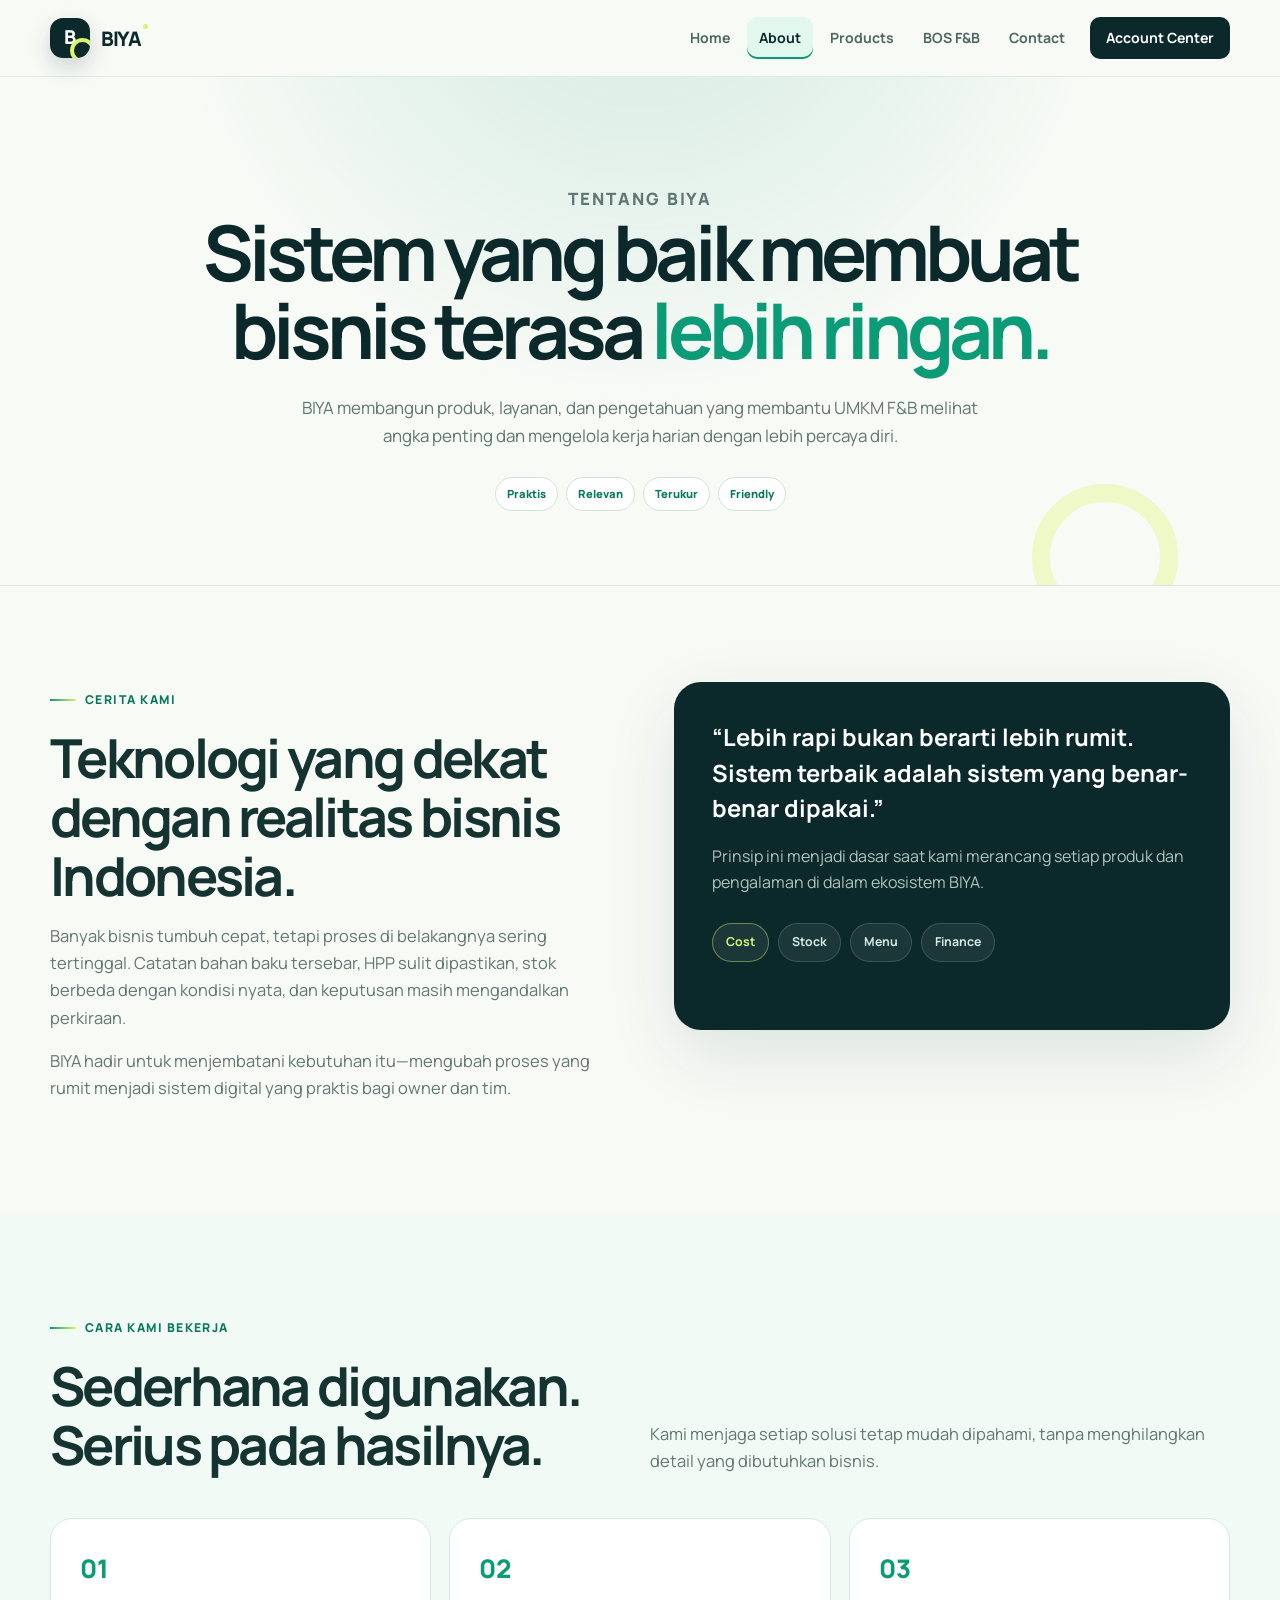
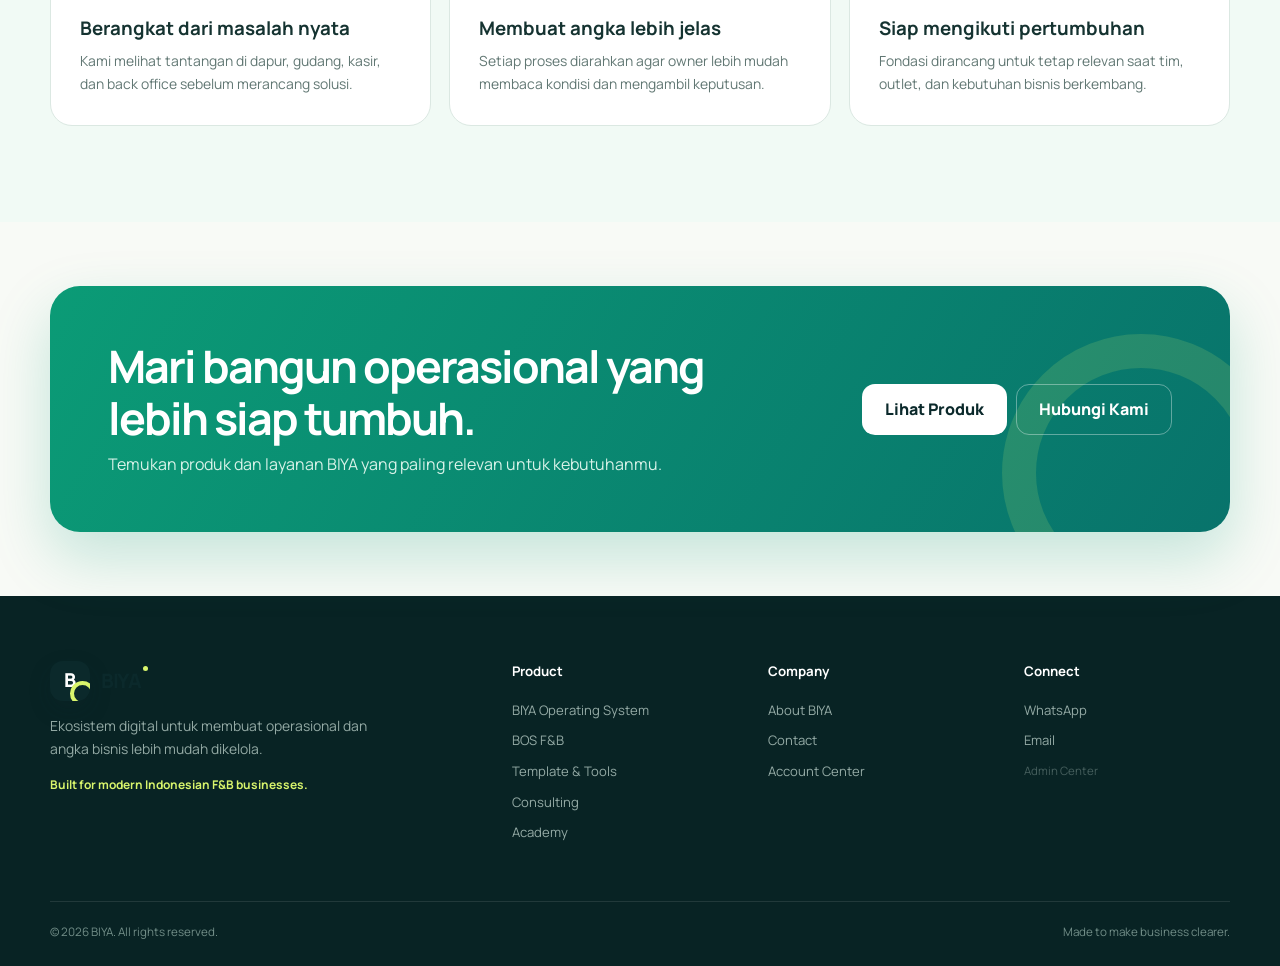
==== commit 294f0dd4: "refactor: separate BOS products from BIYA services" ====
--- a/about.html
+++ b/about.html
@@ -9,6 +9,6 @@
     <section class="section surface-mint"><div class="container"><div class="section-head"><div><p class="eyebrow">Cara kami bekerja</p><h2 class="section-title">Sederhana digunakan. Serius pada hasilnya.</h2></div><p class="section-copy">Kami menjaga setiap solusi tetap mudah dipahami, tanpa menghilangkan detail yang dibutuhkan bisnis.</p></div><div class="value-grid"><article class="value-card reveal"><span>01</span><h3>Berangkat dari masalah nyata</h3><p>Kami melihat tantangan di dapur, gudang, kasir, dan back office sebelum merancang solusi.</p></article><article class="value-card reveal"><span>02</span><h3>Membuat angka lebih jelas</h3><p>Setiap proses diarahkan agar owner lebih mudah membaca kondisi dan mengambil keputusan.</p></article><article class="value-card reveal"><span>03</span><h3>Siap mengikuti pertumbuhan</h3><p>Fondasi dirancang untuk tetap relevan saat tim, outlet, dan kebutuhan bisnis berkembang.</p></article></div></div></section>
     <section class="section-sm"><div class="container"><div class="cta-box"><div><h2>Mari bangun operasional yang lebih siap tumbuh.</h2><p>Temukan produk dan layanan BIYA yang paling relevan untuk kebutuhanmu.</p></div><div class="cta-actions"><a class="btn" href="products.html">Lihat Produk</a><a class="btn btn-ghost" href="contact.html">Hubungi Kami</a></div></div></div></section>
   </main>
-  <footer class="site-footer"><div class="container"><div class="footer-grid"><div class="footer-brand"><a class="logo" href="index.html"><span class="logo-mark">B</span><span class="logo-word">BIYA</span></a><p>Ekosistem digital untuk membuat operasional dan angka bisnis lebih mudah dikelola.</p><p class="footer-tagline">Built for modern Indonesian F&amp;B businesses.</p></div><div class="footer-col"><h3>Product</h3><a href="bos-fnb.html">BOS F&amp;B</a><a href="products.html#tools">Template &amp; Tools</a><a href="products.html#consulting">Consulting</a><a href="products.html#academy">Academy</a></div><div class="footer-col"><h3>Company</h3><a href="about.html">About BIYA</a><a href="contact.html">Contact</a><!-- TODO: Replace with final Account Center URL --><a href="#TODO-ACCOUNT-CENTER-LINK">Account Center</a></div><div class="footer-col"><h3>Connect</h3><!-- TODO: Replace placeholder contact links --><a href="#TODO-WHATSAPP-LINK">WhatsApp</a><a href="#TODO-EMAIL">Email</a><span class="admin-link">Admin Center</span></div></div><div class="footer-bottom"><span>© 2026 BIYA. All rights reserved.</span><span>Made to make business clearer.</span></div></div></footer>
+  <footer class="site-footer"><div class="container"><div class="footer-grid"><div class="footer-brand"><a class="logo" href="index.html"><span class="logo-mark">B</span><span class="logo-word">BIYA</span></a><p>Ekosistem digital untuk membuat operasional dan angka bisnis lebih mudah dikelola.</p><p class="footer-tagline">Built for modern Indonesian F&amp;B businesses.</p></div><div class="footer-col"><h3>Product</h3><a href="products.html#bos">BIYA Operating System</a><a href="bos-fnb.html">BOS F&amp;B</a><a href="products.html#tools">Template &amp; Tools</a><a href="products.html#consulting">Consulting</a><a href="products.html#academy">Academy</a></div><div class="footer-col"><h3>Company</h3><a href="about.html">About BIYA</a><a href="contact.html">Contact</a><!-- TODO: Replace with final Account Center URL --><a href="#TODO-ACCOUNT-CENTER-LINK">Account Center</a></div><div class="footer-col"><h3>Connect</h3><!-- TODO: Replace placeholder contact links --><a href="#TODO-WHATSAPP-LINK">WhatsApp</a><a href="#TODO-EMAIL">Email</a><span class="admin-link">Admin Center</span></div></div><div class="footer-bottom"><span>© 2026 BIYA. All rights reserved.</span><span>Made to make business clearer.</span></div></div></footer>
 </body>
 </html>
--- a/assets/css/style.css
+++ b/assets/css/style.css
@@ -180,6 +180,44 @@
 .product-wide .card-icon { width: 70px; height: 70px; }
 .product-wide h2 { margin: 7px 0; font-size: 1.45rem; }
 .product-wide p { margin: 0; color: var(--muted); }
+.bos-section { background: linear-gradient(180deg, #fff 0%, var(--mint-soft) 100%); }
+.bos-parent { position: relative; padding: 46px; overflow: hidden; border: 1px solid #c8e3d8; border-radius: 32px; background: rgba(255, 255, 255, .82); box-shadow: 0 28px 75px rgba(11, 41, 43, .09); }
+.bos-parent::before { position: absolute; top: -120px; right: -100px; width: 330px; height: 330px; border: 54px solid rgba(217, 245, 108, .19); border-radius: 50%; content: ""; pointer-events: none; }
+.bos-parent-head { position: relative; z-index: 1; display: grid; grid-template-columns: 1fr .9fr; align-items: end; gap: 60px; }
+.bos-title-group { display: flex; align-items: center; gap: 20px; }
+.bos-parent-icon { width: 76px; height: 76px; border-color: var(--navy); border-radius: 21px; background: var(--navy); color: var(--lime); font-size: .9rem; box-shadow: 0 16px 34px rgba(11, 41, 43, .2); }
+.bos-parent h2 { margin: 9px 0 0; color: var(--navy); font-size: clamp(2rem, 4vw, 3.35rem); line-height: 1.06; letter-spacing: -.05em; }
+.bos-parent-head > p { margin: 0; color: var(--muted); font-size: .98rem; }
+.bos-family-label { display: flex; align-items: center; gap: 14px; margin: 42px 0 18px; color: var(--green-dark); font-size: .72rem; font-weight: 800; letter-spacing: .1em; text-transform: uppercase; }
+.bos-family-label::after { height: 1px; flex: 1; background: linear-gradient(90deg, #b9ddd0, transparent); content: ""; }
+.bos-product-grid { position: relative; z-index: 1; display: grid; grid-template-columns: repeat(3, minmax(0, 1fr)); gap: 18px; }
+.bos-product-card { display: flex; flex-direction: column; min-width: 0; min-height: 390px; padding: 25px; border: 1px solid var(--line); border-radius: 23px; background: #fff; box-shadow: 0 10px 28px rgba(11, 41, 43, .05); }
+.bos-product-card.is-active { border-color: #87ccb6; background: linear-gradient(145deg, #fff 58%, #edfaf4); box-shadow: 0 18px 44px rgba(11, 155, 118, .13); }
+.bos-product-card.is-coming { background: rgba(250, 252, 250, .86); }
+.bos-card-top { display: flex; align-items: flex-start; justify-content: space-between; gap: 12px; margin-bottom: 34px; }
+.bos-card-top .badge { max-width: calc(100% - 66px); text-align: center; }
+.badge-stack { display: flex; align-items: flex-end; flex-direction: column; gap: 7px; }
+.status-label { color: var(--green-dark); font-size: .67rem; font-weight: 800; }
+.bos-product-card.is-active .card-icon { border-color: var(--green); background: var(--green); color: #fff; box-shadow: 0 10px 22px rgba(11, 155, 118, .18); }
+.bos-product-card.is-coming .card-icon { border-color: #dce5e1; background: #f0f4f2; color: #738580; }
+.product-kicker { margin: 0 0 7px !important; color: var(--green-dark) !important; font-size: .65rem !important; font-weight: 800; letter-spacing: .08em; text-transform: uppercase; }
+.bos-product-card h3 { margin: 0 0 10px; color: var(--navy); font-size: 1.5rem; letter-spacing: -.035em; }
+.bos-product-card p { margin: 0; color: var(--muted); font-size: .85rem; }
+.bos-product-card > .btn { width: 100%; margin-top: auto; }
+.btn-disabled { border-color: #dfe7e3; background: #eef2f0; color: #84948f; cursor: default; }
+.btn-disabled:hover { transform: none; }
+.bos-note { position: relative; z-index: 1; display: flex; align-items: flex-start; gap: 10px; margin: 20px 0 0; padding: 16px 18px; border: 1px solid #c9e7da; border-radius: 15px; background: var(--mint); color: #41665e; font-size: .82rem; }
+.bos-note span { color: var(--green); font-weight: 900; }
+.other-products { background: var(--cream); }
+.products-intro { margin-bottom: 44px; }
+.other-products-block { padding-top: 88px; }
+.other-product-grid { display: grid; grid-template-columns: repeat(3, minmax(0, 1fr)); gap: 18px; }
+.other-product-card { display: flex; min-width: 0; min-height: 330px; flex-direction: column; padding: 25px; border: 1px solid var(--line); border-radius: 23px; background: #fff; box-shadow: 0 10px 28px rgba(11, 41, 43, .05); transition: .25s; }
+.other-product-card:hover { transform: translateY(-5px); border-color: #add9c9; box-shadow: var(--shadow); }
+.other-product-card .card-top { margin-bottom: 36px; }
+.other-product-card h3 { margin: 0 0 10px; color: var(--navy); font-size: 1.35rem; letter-spacing: -.035em; }
+.other-product-card p { margin: 0 0 24px; color: var(--muted); font-size: .87rem; }
+.other-product-card > .btn { width: 100%; margin-top: auto; }
 .module-grid { display: grid; grid-template-columns: repeat(3, 1fr); gap: 18px; }
 .module-card { display: flex; flex-direction: column; min-height: 350px; padding: 25px; border: 1px solid var(--line); border-radius: 22px; background: #fff; box-shadow: 0 8px 25px rgba(11, 41, 43, .04); transition: .25s; }
 .module-card:hover { transform: translateY(-5px); border-color: #add9c9; box-shadow: var(--shadow); }
@@ -236,6 +274,12 @@
   .section-head { align-items: start; flex-direction: column; }
   .product-wide { grid-template-columns: 76px 1fr; }
   .product-wide > .btn { grid-column: 2; justify-self: start; }
+  .bos-parent { padding: 35px; }
+  .bos-parent-head { grid-template-columns: 1fr; align-items: start; gap: 24px; }
+  .bos-product-grid { grid-template-columns: repeat(2, minmax(0, 1fr)); }
+  .bos-product-card.is-active { grid-column: 1 / -1; min-height: 350px; }
+  .other-product-grid { grid-template-columns: repeat(2, minmax(0, 1fr)); }
+  .other-product-card:first-child { grid-column: 1 / -1; }
   .audience-grid { grid-template-columns: repeat(3, 1fr); }
   .footer-grid { grid-template-columns: 2fr 1fr 1fr; }
   .footer-col:last-child { grid-column: 2; }
@@ -267,6 +311,19 @@
   .product-wide { grid-template-columns: 1fr; gap: 16px; }
   .product-wide > .btn { grid-column: auto; width: 100%; }
   .product-wide .card-icon { width: 55px; height: 55px; }
+  .bos-parent { padding: 23px 18px; border-radius: 25px; }
+  .bos-title-group { align-items: flex-start; flex-direction: column; gap: 16px; }
+  .bos-parent-icon { width: 62px; height: 62px; border-radius: 18px; }
+  .bos-parent h2 { font-size: 2.15rem; }
+  .bos-family-label { margin-top: 34px; }
+  .bos-product-grid { grid-template-columns: 1fr; }
+  .bos-product-card, .bos-product-card.is-active { grid-column: auto; min-height: 365px; padding: 22px; }
+  .bos-card-top { margin-bottom: 28px; }
+  .bos-card-top .badge { font-size: .65rem; }
+  .badge-stack { align-items: flex-end; }
+  .other-products-block { padding-top: 68px; }
+  .other-product-grid { grid-template-columns: 1fr; }
+  .other-product-card, .other-product-card:first-child { grid-column: auto; min-height: 300px; padding: 22px; }
   .module-card { min-height: 0; }
   .module-card > p { min-height: 0; }
   .audience-card { display: flex; align-items: center; gap: 15px; text-align: left; }
@@ -287,3 +344,95 @@
   html { scroll-behavior: auto; }
   *, *::before, *::after { transition-duration: .01ms !important; }
 }
+
+/* Ecosystem and mobile-first refinements */
+.btn-link { min-height: 51px; padding-inline: 10px; color: var(--green-dark); }
+.mobile-showcase { position: relative; display: grid; min-height: 570px; place-items: center; }
+.mobile-showcase::before { position: absolute; width: 430px; height: 430px; border-radius: 50%; background: radial-gradient(circle, rgba(217,245,108,.38), rgba(226,247,238,.4) 48%, transparent 69%); content: ""; }
+.phone-mockup { position: relative; z-index: 2; width: min(100%, 286px); padding: 10px; border: 1px solid #b9cec6; border-radius: 40px; background: var(--navy); box-shadow: 0 32px 80px rgba(11,41,43,.2); }
+.phone-speaker { width: 70px; height: 6px; margin: 2px auto 8px; border-radius: 10px; background: #496260; }
+.phone-screen { min-height: 500px; padding: 20px 16px 14px; border-radius: 29px; background: #f8fbf8; }
+.phone-head { display: flex; align-items: center; justify-content: space-between; color: #71837f; font-size: .63rem; font-weight: 800; }
+.phone-head span { color: var(--navy); font-size: .72rem; }
+.phone-head i { display: inline-block; width: 9px; height: 9px; margin-right: 4px; border-radius: 3px; background: var(--green); box-shadow: 4px 4px 0 var(--lime); }
+.phone-greeting { margin: 25px 0 10px; color: var(--navy); font-size: .95rem; font-weight: 800; }
+.phone-primary { padding: 19px; border-radius: 19px; background: var(--navy); color: #fff; }
+.phone-primary span, .phone-primary small, .phone-metrics span, .phone-report span { display: block; font-size: .61rem; }
+.phone-primary span { color: #a8c0bb; }
+.phone-primary strong { display: block; margin: 3px 0; font-size: 1.48rem; letter-spacing: -.04em; }
+.phone-primary small { color: var(--lime); font-weight: 800; }
+.phone-metrics { display: grid; grid-template-columns: 1fr 1fr; gap: 8px; margin-top: 9px; }
+.phone-metrics div { padding: 13px 11px; border: 1px solid var(--line); border-radius: 15px; background: #fff; }
+.phone-metrics span { color: var(--muted); }
+.phone-metrics strong { display: block; margin-top: 5px; color: var(--ink); font-size: .86rem; }
+.phone-report { display: grid; grid-template-columns: 1fr auto; align-items: center; margin-top: 9px; padding: 14px; border-radius: 15px; background: var(--mint); }
+.phone-report span { grid-column: 1; color: var(--muted); }
+.phone-report b { color: var(--green-dark); font-size: .78rem; }
+.phone-report i { grid-column: 2; grid-row: 1 / 3; color: var(--green); font-style: normal; font-weight: 900; }
+.phone-nav { display: flex; justify-content: space-around; margin-top: 46px; padding-top: 12px; border-top: 1px solid var(--line); }
+.phone-nav i, .phone-nav b { width: 15px; height: 4px; border-radius: 4px; background: #cedbd6; }
+.phone-nav b { background: var(--green); }
+.mobile-note { right: 0; bottom: 70px; }
+.device-orbit { position: absolute; z-index: 1; display: grid; width: 66px; height: 66px; place-items: center; border: 1px solid var(--line); border-radius: 22px; background: rgba(255,255,255,.9); color: var(--green-dark); box-shadow: 0 14px 35px rgba(11,41,43,.09); font-size: .7rem; font-weight: 800; }
+.orbit-one { top: 80px; left: 25px; transform: rotate(-8deg); }
+.orbit-two { top: 155px; right: 8px; transform: rotate(8deg); }
+.ecosystem-grid { display: grid; grid-template-columns: repeat(4, 1fr); gap: 18px; }
+.ecosystem-grid .product-card-featured { grid-column: span 2; background: linear-gradient(140deg, #fff, var(--mint-soft)); }
+.product-card.compact { min-height: 285px; }
+.product-kicker { display: inline-block; margin: 0 0 22px; padding: 7px 11px; border-radius: 9px; background: var(--lime); color: var(--navy); font-size: .7rem; font-weight: 900; }
+.bos-highlight { background: var(--navy); color: #fff; }
+.bos-highlight .eyebrow { color: var(--lime); }
+.bos-highlight .section-copy { color: #b0c5c0; }
+.context-note { max-width: 610px; padding-left: 14px; border-left: 3px solid var(--lime); color: #d9e7e3; font-size: .86rem; }
+.why-mobile { background: var(--mint-soft); border-color: #bce4d4; }
+.why-wide { grid-column: 1 / -1; }
+.bos-page-hero { text-align: left; }
+.bos-hero-grid { display: grid; grid-template-columns: 1fr 330px; align-items: center; gap: 76px; }
+.bos-page-hero .eyebrow::before { display: block; }
+.bos-page-hero h1 { margin-inline: 0; font-size: clamp(2.8rem, 5vw, 4.7rem); }
+.bos-page-hero p { margin-inline: 0; }
+.bos-page-hero .module-chips, .bos-page-hero .hero-actions { justify-content: flex-start; }
+.phone-mockup-fnb { margin-inline: auto; transform: rotate(2deg); }
+.mobile-highlight { background: var(--mint-soft); }
+.mobile-highlight-inner { display: grid; grid-template-columns: auto 1fr auto; align-items: center; gap: 28px; }
+.mobile-highlight h2 { margin: 0 0 7px; color: var(--navy); font-size: clamp(1.6rem,3vw,2.5rem); letter-spacing: -.04em; }
+.mobile-highlight p { max-width: 720px; margin: 0; color: var(--muted); }
+.mobile-highlight .eyebrow { margin-bottom: 8px; }
+.mobile-icon { display: grid; width: 74px; height: 74px; place-items: center; border-radius: 22px; background: var(--navy); }
+.mobile-icon span { display: block; width: 25px; height: 42px; border: 2px solid var(--lime); border-radius: 7px; }
+.mobile-icon span::after { display: block; width: 4px; height: 4px; margin: 32px auto 0; border-radius: 50%; background: var(--lime); content: ""; }
+.device-list { display: flex; flex-wrap: wrap; justify-content: flex-end; gap: 7px; }
+.device-list span { padding: 7px 11px; border: 1px solid #bddfd2; border-radius: 999px; background: #fff; color: var(--green-dark); font-size: .69rem; font-weight: 800; }
+
+@media (max-width: 900px) {
+  .ecosystem-grid { grid-template-columns: repeat(2, 1fr); }
+  .bos-hero-grid { grid-template-columns: 1fr 300px; gap: 35px; }
+  .mobile-highlight-inner { grid-template-columns: auto 1fr; }
+  .device-list { grid-column: 2; justify-content: flex-start; }
+}
+@media (max-width: 600px) {
+  .hero-copy { margin-block: 22px; }
+  .btn-link { width: 100%; }
+  .mobile-showcase { min-height: 520px; margin-top: 18px; }
+  .mobile-showcase::before { width: 330px; height: 330px; }
+  .phone-mockup { width: 254px; border-radius: 35px; }
+  .phone-screen { min-height: 446px; padding: 17px 13px 12px; }
+  .phone-nav { margin-top: 31px; }
+  .mobile-note { right: -2px; bottom: 42px; }
+  .orbit-one { top: 65px; left: -2px; }
+  .orbit-two { top: 130px; right: -2px; }
+  .ecosystem-grid { grid-template-columns: 1fr; }
+  .ecosystem-grid .product-card-featured { grid-column: auto; }
+  .product-card.compact { min-height: 250px; }
+  .bos-hero-grid { grid-template-columns: 1fr; }
+  .bos-page-hero { text-align: center; }
+  .bos-page-hero .eyebrow::before { display: none; }
+  .bos-page-hero .module-chips, .bos-page-hero .hero-actions { justify-content: center; }
+  .phone-mockup-fnb { margin-top: 15px; transform: none; }
+  .mobile-highlight-inner { grid-template-columns: 1fr; text-align: center; }
+  .mobile-icon { margin-inline: auto; }
+  .mobile-highlight .eyebrow { justify-content: center; }
+  .mobile-highlight .eyebrow::before { display: none; }
+  .device-list { grid-column: auto; justify-content: center; }
+  .why-wide { grid-column: auto; }
+}
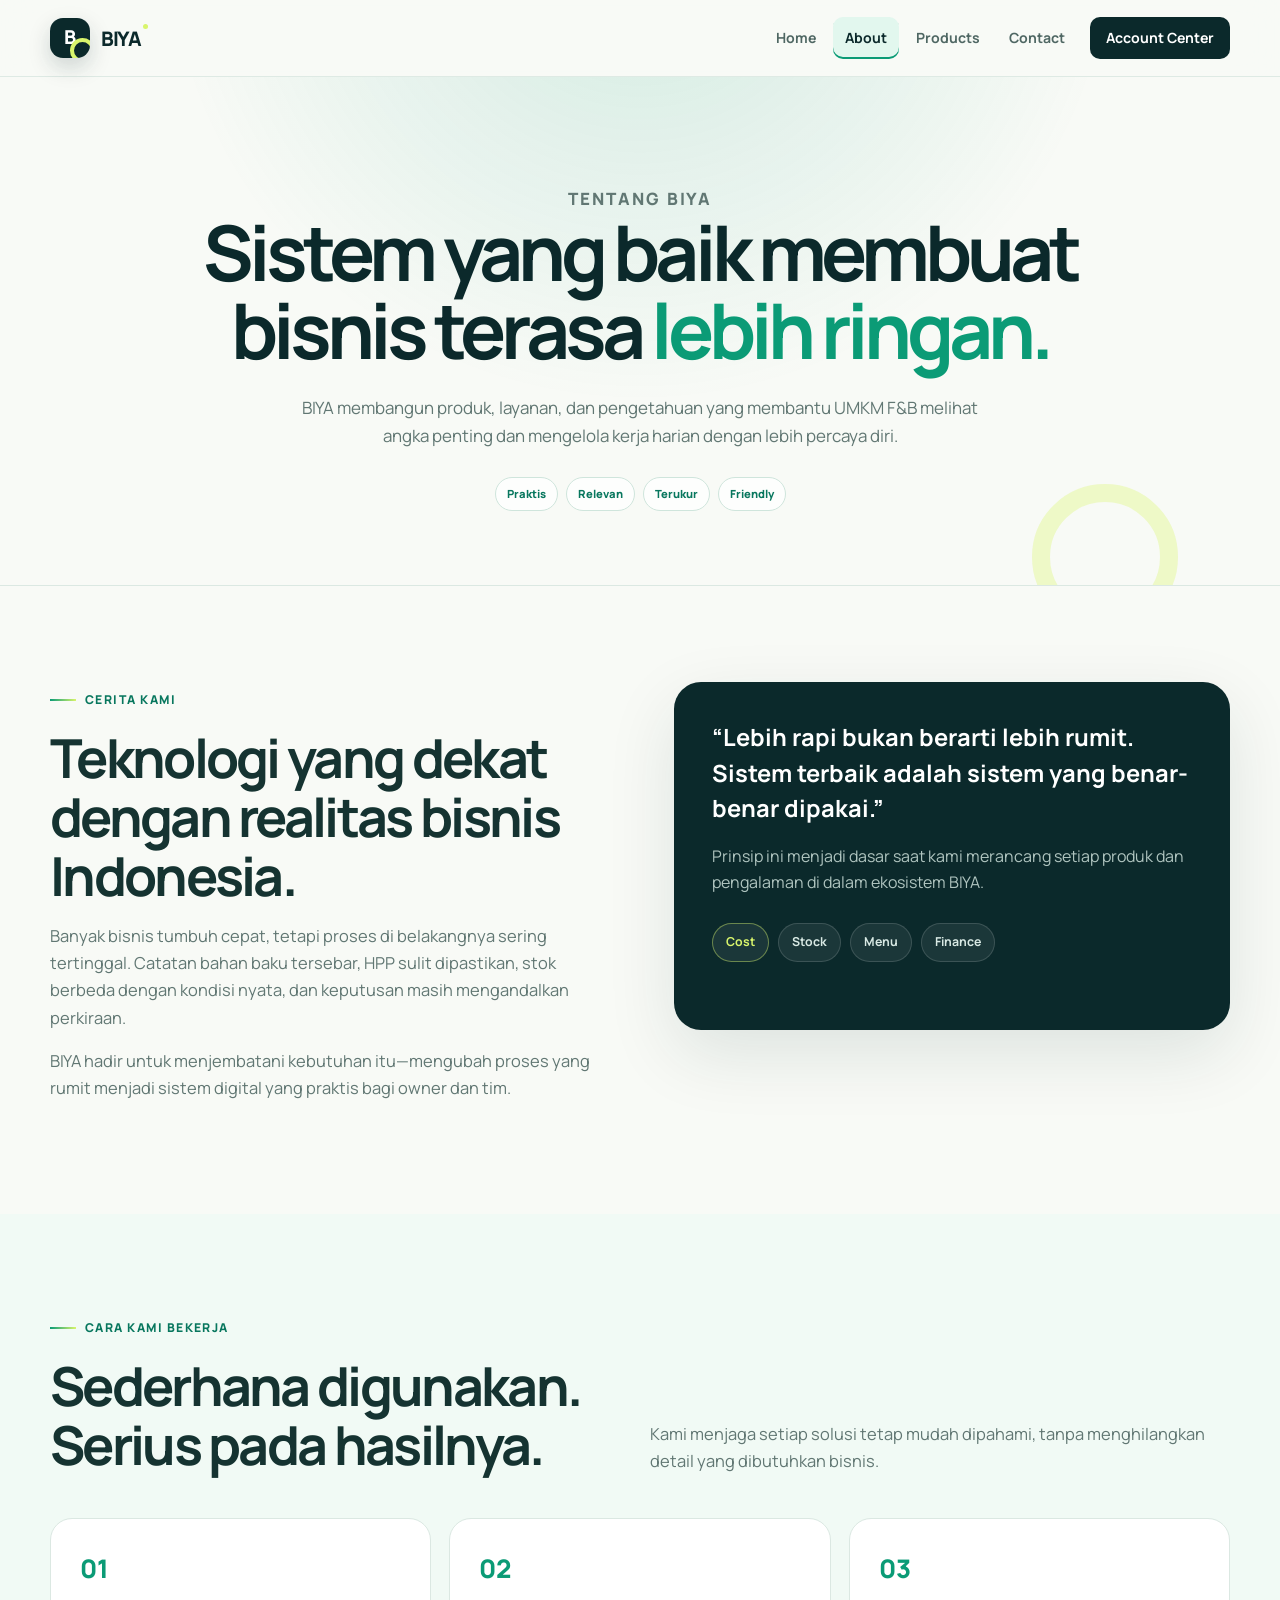
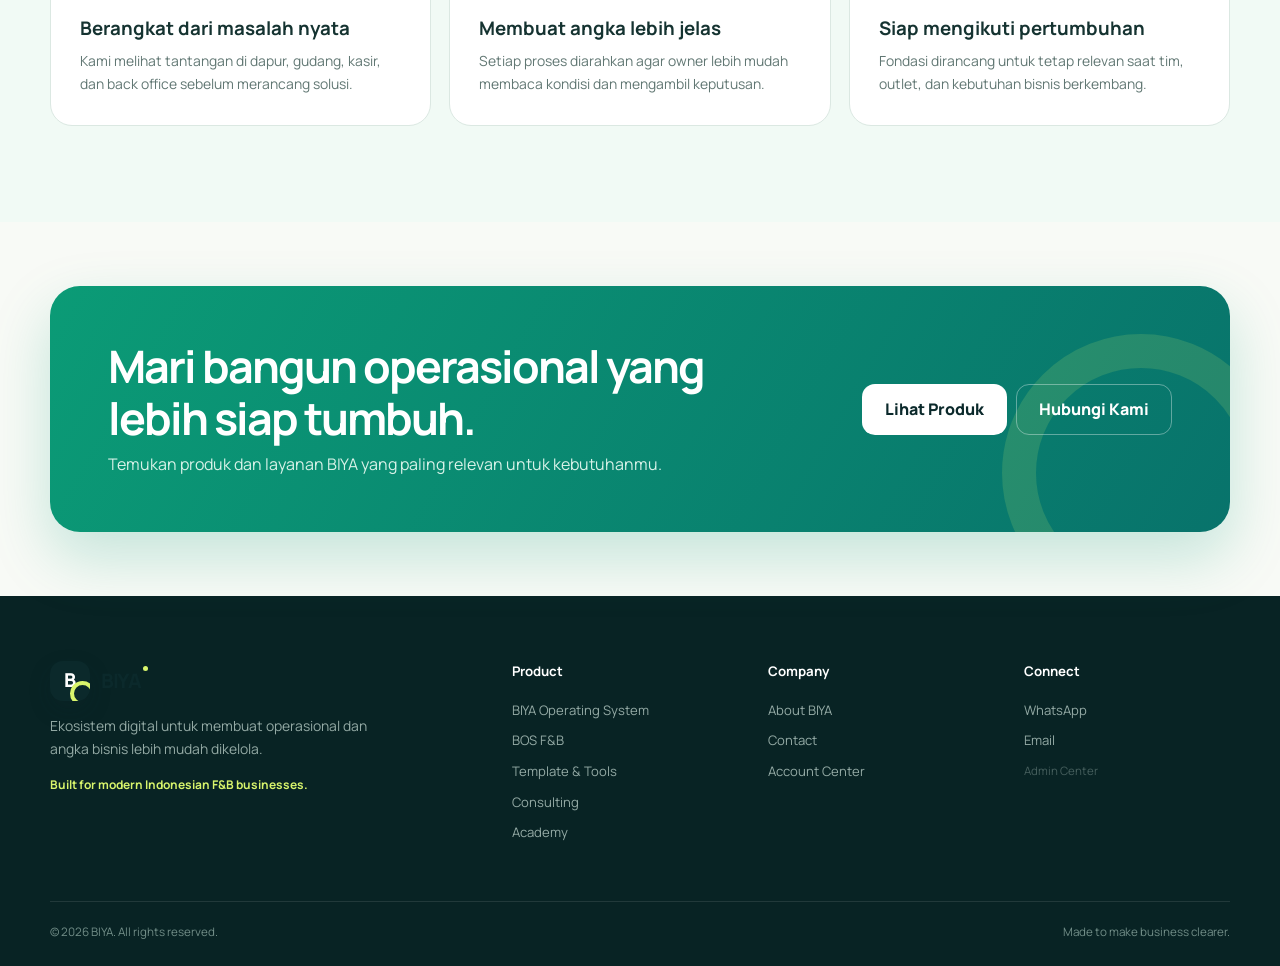
==== commit c6843afa: "refactor: simplify global navigation" ====
--- a/about.html
+++ b/about.html
@@ -2,7 +2,7 @@
 <html lang="id">
 <head><meta charset="utf-8"><meta name="viewport" content="width=device-width,initial-scale=1"><title>About BIYA — Sistem yang Dekat dengan Bisnis Nyata</title><meta name="description" content="Kenali BIYA, brand digital yang membantu UMKM F&B Indonesia bekerja dengan proses dan angka yang lebih rapi."><meta property="og:title" content="About BIYA — Sistem yang Dekat dengan Bisnis Nyata"><meta property="og:description" content="BIYA membangun sistem praktis dari masalah operasional bisnis yang nyata."><meta property="og:type" content="website"><link rel="stylesheet" href="assets/css/style.css"><script defer src="assets/js/main.js"></script></head>
 <body>
-  <header class="site-header"><nav class="nav container" aria-label="Navigasi utama"><a class="logo" href="index.html" aria-label="BIYA Home"><span class="logo-mark">B</span><span class="logo-word">BIYA</span></a><button class="menu-toggle" type="button" aria-label="Buka menu" aria-expanded="false">☰</button><div class="nav-links"><a href="index.html">Home</a><a href="about.html">About</a><a href="products.html">Products</a><a href="bos-fnb.html">BOS F&amp;B</a><a href="contact.html">Contact</a><!-- TODO: Replace with final Account Center URL --><a class="nav-cta" href="#TODO-ACCOUNT-CENTER-LINK">Account Center</a></div></nav></header>
+  <header class="site-header"><nav class="nav container" aria-label="Navigasi utama"><a class="logo" href="index.html" aria-label="BIYA Home"><span class="logo-mark">B</span><span class="logo-word">BIYA</span></a><button class="menu-toggle" type="button" aria-label="Buka menu" aria-expanded="false">☰</button><div class="nav-links"><a href="index.html">Home</a><a href="about.html">About</a><a href="products.html">Products</a><a href="contact.html">Contact</a><!-- TODO: Replace with final Account Center URL --><a class="nav-cta" href="#TODO-ACCOUNT-CENTER-LINK">Account Center</a></div></nav></header>
   <main>
     <section class="page-hero"><div class="container"><p class="eyebrow">Tentang BIYA</p><h1>Sistem yang baik membuat bisnis terasa <span class="accent-text">lebih ringan.</span></h1><p>BIYA membangun produk, layanan, dan pengetahuan yang membantu UMKM F&amp;B melihat angka penting dan mengelola kerja harian dengan lebih percaya diri.</p><div class="module-chips"><span>Praktis</span><span>Relevan</span><span>Terukur</span><span>Friendly</span></div></div></section>
     <section class="section"><div class="container story-grid"><div><p class="eyebrow">Cerita kami</p><h2 class="section-title">Teknologi yang dekat dengan realitas bisnis Indonesia.</h2><p class="section-copy">Banyak bisnis tumbuh cepat, tetapi proses di belakangnya sering tertinggal. Catatan bahan baku tersebar, HPP sulit dipastikan, stok berbeda dengan kondisi nyata, dan keputusan masih mengandalkan perkiraan.</p><p class="section-copy">BIYA hadir untuk menjembatani kebutuhan itu—mengubah proses yang rumit menjadi sistem digital yang praktis bagi owner dan tim.</p></div><aside class="story-card reveal"><blockquote>“Lebih rapi bukan berarti lebih rumit. Sistem terbaik adalah sistem yang benar-benar dipakai.”</blockquote><p>Prinsip ini menjadi dasar saat kami merancang setiap produk dan pengalaman di dalam ekosistem BIYA.</p><div class="module-pills"><span>Cost</span><span>Stock</span><span>Menu</span><span>Finance</span></div></aside></div></section>
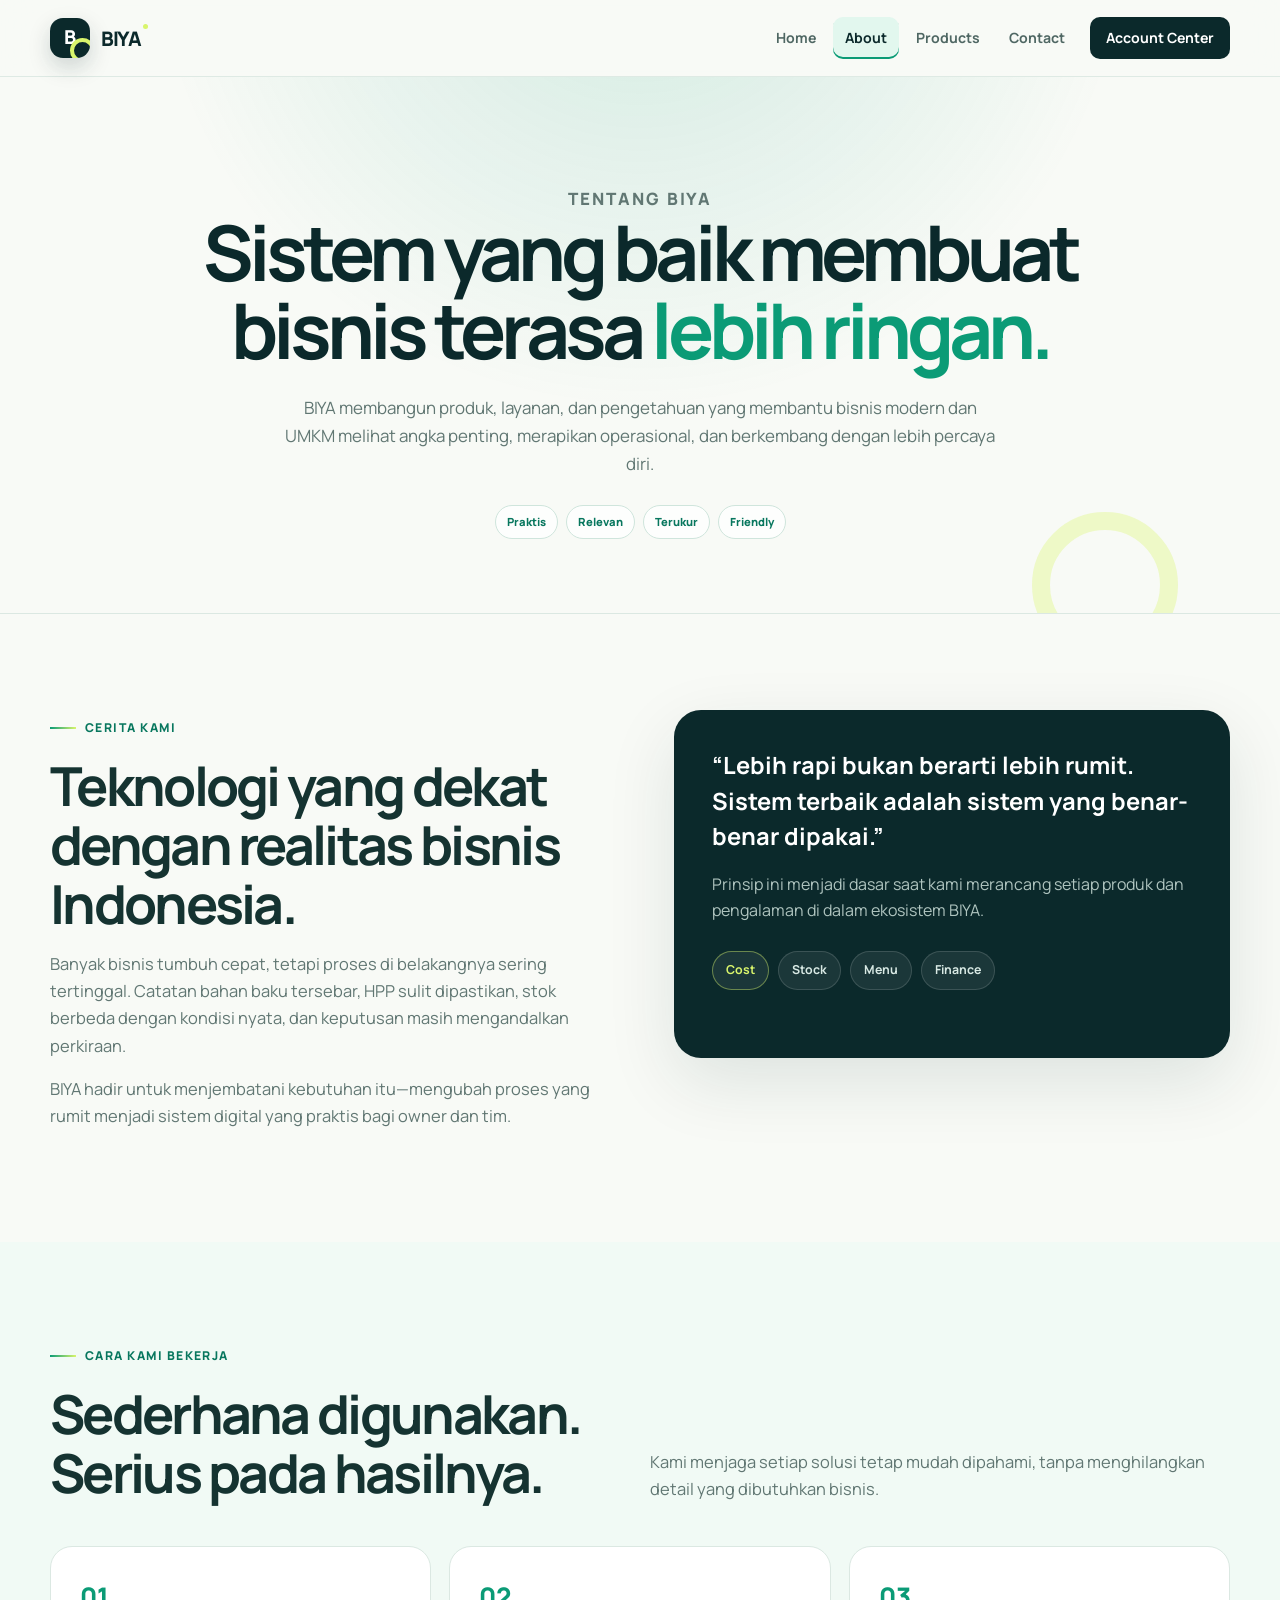
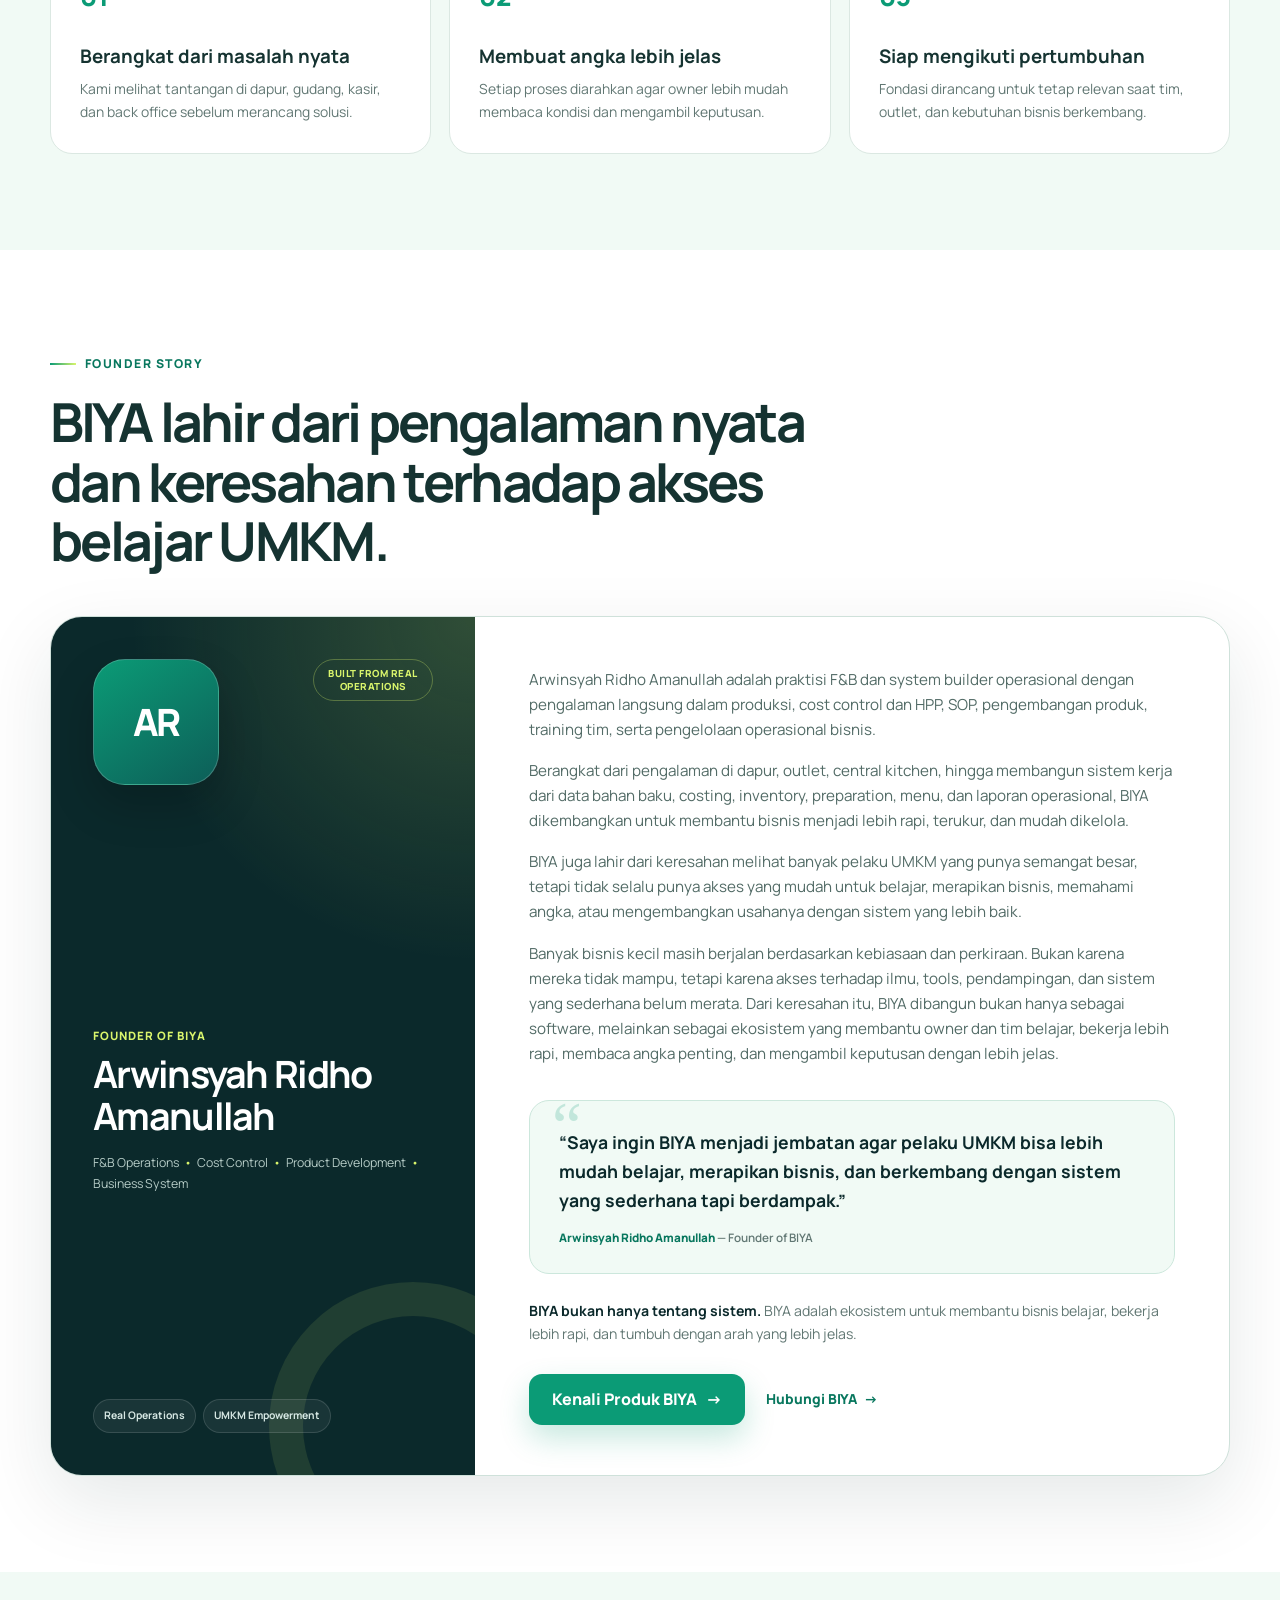
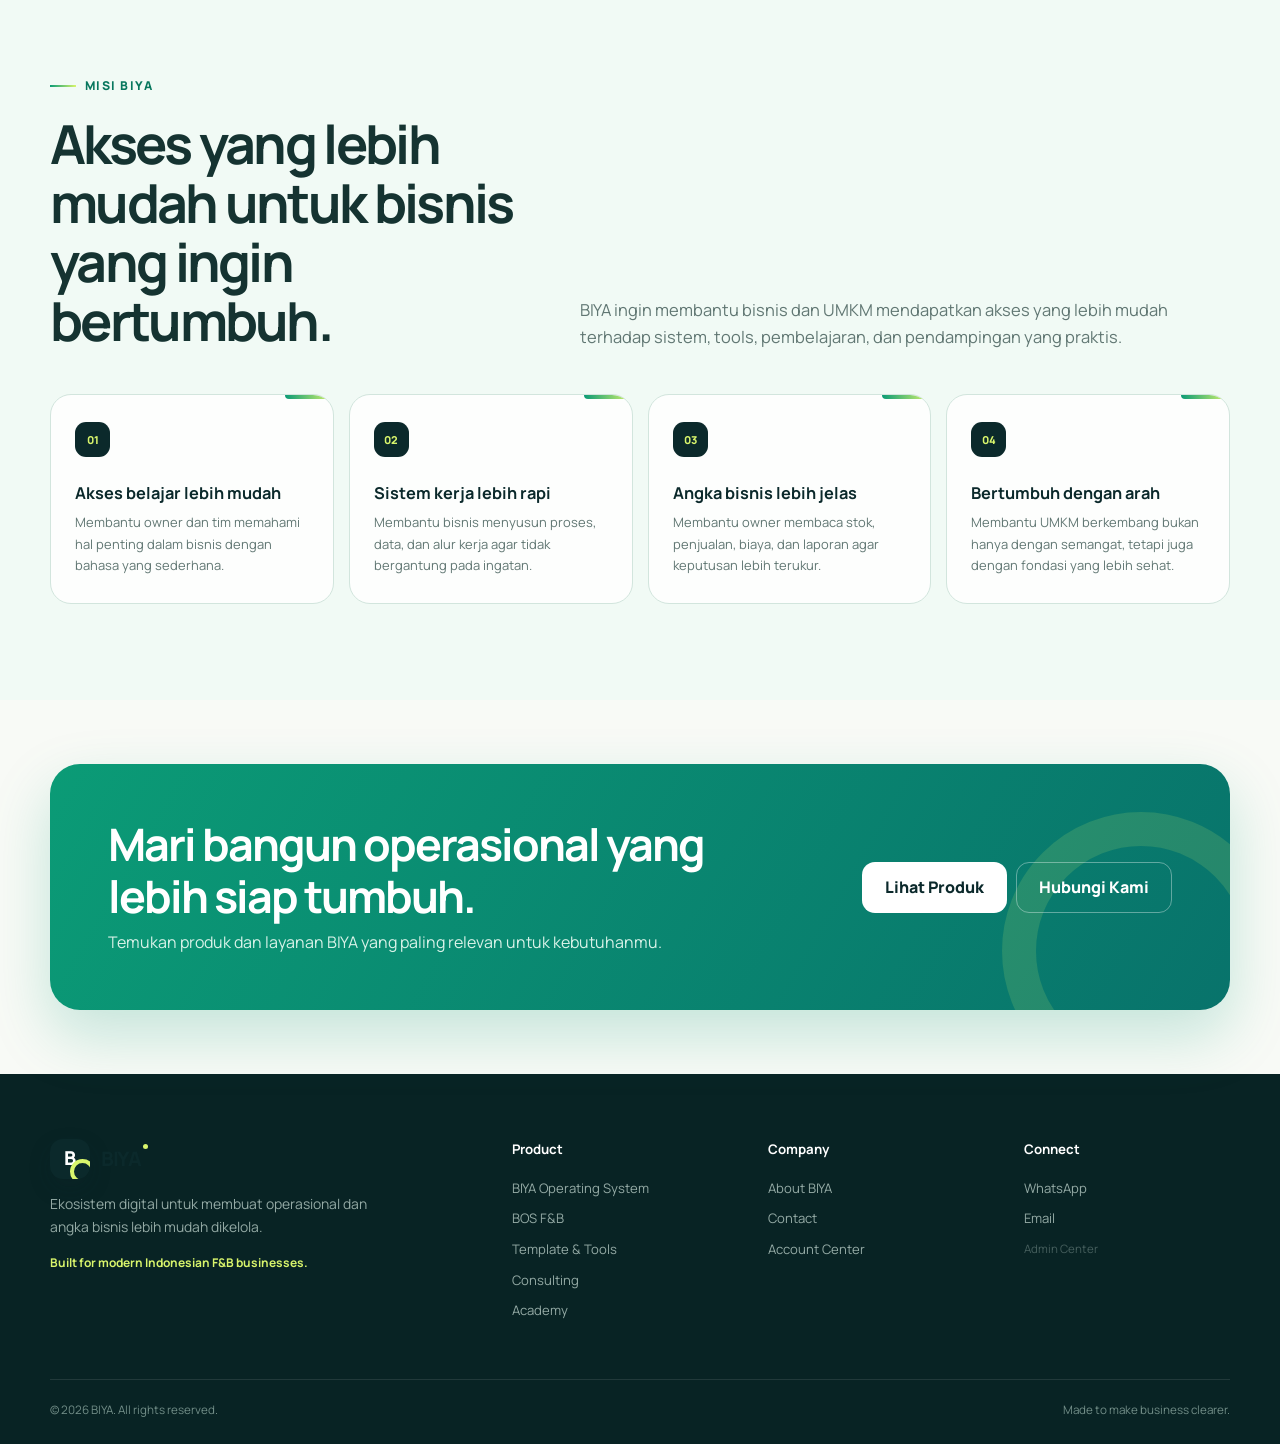
==== commit 5d11f84e: "feat: add founder story and UMKM mission" ====
--- a/about.html
+++ b/about.html
@@ -1,12 +1,62 @@
 <!doctype html>
 <html lang="id">
-<head><meta charset="utf-8"><meta name="viewport" content="width=device-width,initial-scale=1"><title>About BIYA — Sistem yang Dekat dengan Bisnis Nyata</title><meta name="description" content="Kenali BIYA, brand digital yang membantu UMKM F&B Indonesia bekerja dengan proses dan angka yang lebih rapi."><meta property="og:title" content="About BIYA — Sistem yang Dekat dengan Bisnis Nyata"><meta property="og:description" content="BIYA membangun sistem praktis dari masalah operasional bisnis yang nyata."><meta property="og:type" content="website"><link rel="stylesheet" href="assets/css/style.css"><script defer src="assets/js/main.js"></script></head>
+<head><meta charset="utf-8"><meta name="viewport" content="width=device-width,initial-scale=1"><title>About BIYA — Sistem yang Dekat dengan Bisnis Nyata</title><meta name="description" content="Kenali cerita, founder, dan misi BIYA dalam membantu bisnis dan UMKM belajar, bekerja lebih rapi, serta berkembang dengan arah yang lebih jelas."><meta property="og:title" content="About BIYA — Sistem yang Dekat dengan Bisnis Nyata"><meta property="og:description" content="BIYA lahir dari pengalaman operasional nyata dan misi untuk memperluas akses belajar, tools, serta sistem bisnis yang praktis bagi UMKM."><meta property="og:type" content="website"><link rel="stylesheet" href="assets/css/style.css"><script defer src="assets/js/main.js"></script></head>
 <body>
   <header class="site-header"><nav class="nav container" aria-label="Navigasi utama"><a class="logo" href="index.html" aria-label="BIYA Home"><span class="logo-mark">B</span><span class="logo-word">BIYA</span></a><button class="menu-toggle" type="button" aria-label="Buka menu" aria-expanded="false">☰</button><div class="nav-links"><a href="index.html">Home</a><a href="about.html">About</a><a href="products.html">Products</a><a href="contact.html">Contact</a><!-- TODO: Replace with final Account Center URL --><a class="nav-cta" href="#TODO-ACCOUNT-CENTER-LINK">Account Center</a></div></nav></header>
   <main>
-    <section class="page-hero"><div class="container"><p class="eyebrow">Tentang BIYA</p><h1>Sistem yang baik membuat bisnis terasa <span class="accent-text">lebih ringan.</span></h1><p>BIYA membangun produk, layanan, dan pengetahuan yang membantu UMKM F&amp;B melihat angka penting dan mengelola kerja harian dengan lebih percaya diri.</p><div class="module-chips"><span>Praktis</span><span>Relevan</span><span>Terukur</span><span>Friendly</span></div></div></section>
+    <section class="page-hero"><div class="container"><p class="eyebrow">Tentang BIYA</p><h1>Sistem yang baik membuat bisnis terasa <span class="accent-text">lebih ringan.</span></h1><p>BIYA membangun produk, layanan, dan pengetahuan yang membantu bisnis modern dan UMKM melihat angka penting, merapikan operasional, dan berkembang dengan lebih percaya diri.</p><div class="module-chips"><span>Praktis</span><span>Relevan</span><span>Terukur</span><span>Friendly</span></div></div></section>
     <section class="section"><div class="container story-grid"><div><p class="eyebrow">Cerita kami</p><h2 class="section-title">Teknologi yang dekat dengan realitas bisnis Indonesia.</h2><p class="section-copy">Banyak bisnis tumbuh cepat, tetapi proses di belakangnya sering tertinggal. Catatan bahan baku tersebar, HPP sulit dipastikan, stok berbeda dengan kondisi nyata, dan keputusan masih mengandalkan perkiraan.</p><p class="section-copy">BIYA hadir untuk menjembatani kebutuhan itu—mengubah proses yang rumit menjadi sistem digital yang praktis bagi owner dan tim.</p></div><aside class="story-card reveal"><blockquote>“Lebih rapi bukan berarti lebih rumit. Sistem terbaik adalah sistem yang benar-benar dipakai.”</blockquote><p>Prinsip ini menjadi dasar saat kami merancang setiap produk dan pengalaman di dalam ekosistem BIYA.</p><div class="module-pills"><span>Cost</span><span>Stock</span><span>Menu</span><span>Finance</span></div></aside></div></section>
     <section class="section surface-mint"><div class="container"><div class="section-head"><div><p class="eyebrow">Cara kami bekerja</p><h2 class="section-title">Sederhana digunakan. Serius pada hasilnya.</h2></div><p class="section-copy">Kami menjaga setiap solusi tetap mudah dipahami, tanpa menghilangkan detail yang dibutuhkan bisnis.</p></div><div class="value-grid"><article class="value-card reveal"><span>01</span><h3>Berangkat dari masalah nyata</h3><p>Kami melihat tantangan di dapur, gudang, kasir, dan back office sebelum merancang solusi.</p></article><article class="value-card reveal"><span>02</span><h3>Membuat angka lebih jelas</h3><p>Setiap proses diarahkan agar owner lebih mudah membaca kondisi dan mengambil keputusan.</p></article><article class="value-card reveal"><span>03</span><h3>Siap mengikuti pertumbuhan</h3><p>Fondasi dirancang untuk tetap relevan saat tim, outlet, dan kebutuhan bisnis berkembang.</p></article></div></div></section>
+    <section class="section founder-section" aria-labelledby="founder-title">
+      <div class="container">
+        <div class="founder-heading">
+          <p class="eyebrow">Founder Story</p>
+          <h2 class="section-title" id="founder-title">BIYA lahir dari pengalaman nyata dan keresahan terhadap akses belajar UMKM.</h2>
+        </div>
+        <div class="founder-story reveal">
+          <aside class="founder-profile" aria-label="Profil founder BIYA">
+            <div class="founder-profile-top">
+              <div class="founder-avatar" aria-hidden="true"><span>AR</span></div>
+              <span class="founder-status">Built from real operations</span>
+            </div>
+            <div class="founder-identity">
+              <p class="founder-role">Founder of BIYA</p>
+              <h3>Arwinsyah Ridho Amanullah</h3>
+              <p class="founder-expertise">F&amp;B Operations <span>•</span> Cost Control <span>•</span> Product Development <span>•</span> Business System</p>
+            </div>
+            <div class="founder-badges" aria-label="Fokus founder">
+              <span>Real Operations</span>
+              <span>UMKM Empowerment</span>
+            </div>
+          </aside>
+          <div class="founder-copy">
+            <div class="founder-bio">
+              <p>Arwinsyah Ridho Amanullah adalah praktisi F&amp;B dan system builder operasional dengan pengalaman langsung dalam produksi, cost control dan HPP, SOP, pengembangan produk, training tim, serta pengelolaan operasional bisnis.</p>
+              <p>Berangkat dari pengalaman di dapur, outlet, central kitchen, hingga membangun sistem kerja dari data bahan baku, costing, inventory, preparation, menu, dan laporan operasional, BIYA dikembangkan untuk membantu bisnis menjadi lebih rapi, terukur, dan mudah dikelola.</p>
+              <p>BIYA juga lahir dari keresahan melihat banyak pelaku UMKM yang punya semangat besar, tetapi tidak selalu punya akses yang mudah untuk belajar, merapikan bisnis, memahami angka, atau mengembangkan usahanya dengan sistem yang lebih baik.</p>
+              <p>Banyak bisnis kecil masih berjalan berdasarkan kebiasaan dan perkiraan. Bukan karena mereka tidak mampu, tetapi karena akses terhadap ilmu, tools, pendampingan, dan sistem yang sederhana belum merata. Dari keresahan itu, BIYA dibangun bukan hanya sebagai software, melainkan sebagai ekosistem yang membantu owner dan tim belajar, bekerja lebih rapi, membaca angka penting, dan mengambil keputusan dengan lebih jelas.</p>
+            </div>
+            <figure class="founder-quote">
+              <blockquote>“Saya ingin BIYA menjadi jembatan agar pelaku UMKM bisa lebih mudah belajar, merapikan bisnis, dan berkembang dengan sistem yang sederhana tapi berdampak.”</blockquote>
+              <figcaption>Arwinsyah Ridho Amanullah <span>— Founder of BIYA</span></figcaption>
+            </figure>
+            <p class="founder-closing"><strong>BIYA bukan hanya tentang sistem.</strong> BIYA adalah ekosistem untuk membantu bisnis belajar, bekerja lebih rapi, dan tumbuh dengan arah yang lebih jelas.</p>
+            <div class="founder-actions"><a class="btn btn-primary" href="products.html">Kenali Produk BIYA <span aria-hidden="true">→</span></a><a class="text-link" href="contact.html">Hubungi BIYA</a></div>
+          </div>
+        </div>
+      </div>
+    </section>
+    <section class="section mission-section" aria-labelledby="mission-title">
+      <div class="container">
+        <div class="section-head mission-head"><div><p class="eyebrow">Misi BIYA</p><h2 class="section-title" id="mission-title">Akses yang lebih mudah untuk bisnis yang ingin bertumbuh.</h2></div><p class="section-copy">BIYA ingin membantu bisnis dan UMKM mendapatkan akses yang lebih mudah terhadap sistem, tools, pembelajaran, dan pendampingan yang praktis.</p></div>
+        <div class="mission-grid">
+          <article class="mission-card reveal"><span>01</span><h3>Akses belajar lebih mudah</h3><p>Membantu owner dan tim memahami hal penting dalam bisnis dengan bahasa yang sederhana.</p></article>
+          <article class="mission-card reveal"><span>02</span><h3>Sistem kerja lebih rapi</h3><p>Membantu bisnis menyusun proses, data, dan alur kerja agar tidak bergantung pada ingatan.</p></article>
+          <article class="mission-card reveal"><span>03</span><h3>Angka bisnis lebih jelas</h3><p>Membantu owner membaca stok, penjualan, biaya, dan laporan agar keputusan lebih terukur.</p></article>
+          <article class="mission-card reveal"><span>04</span><h3>Bertumbuh dengan arah</h3><p>Membantu UMKM berkembang bukan hanya dengan semangat, tetapi juga dengan fondasi yang lebih sehat.</p></article>
+        </div>
+      </div>
+    </section>
     <section class="section-sm"><div class="container"><div class="cta-box"><div><h2>Mari bangun operasional yang lebih siap tumbuh.</h2><p>Temukan produk dan layanan BIYA yang paling relevan untuk kebutuhanmu.</p></div><div class="cta-actions"><a class="btn" href="products.html">Lihat Produk</a><a class="btn btn-ghost" href="contact.html">Hubungi Kami</a></div></div></div></section>
   </main>
   <footer class="site-footer"><div class="container"><div class="footer-grid"><div class="footer-brand"><a class="logo" href="index.html"><span class="logo-mark">B</span><span class="logo-word">BIYA</span></a><p>Ekosistem digital untuk membuat operasional dan angka bisnis lebih mudah dikelola.</p><p class="footer-tagline">Built for modern Indonesian F&amp;B businesses.</p></div><div class="footer-col"><h3>Product</h3><a href="products.html#bos">BIYA Operating System</a><a href="bos-fnb.html">BOS F&amp;B</a><a href="products.html#tools">Template &amp; Tools</a><a href="products.html#consulting">Consulting</a><a href="products.html#academy">Academy</a></div><div class="footer-col"><h3>Company</h3><a href="about.html">About BIYA</a><a href="contact.html">Contact</a><!-- TODO: Replace with final Account Center URL --><a href="#TODO-ACCOUNT-CENTER-LINK">Account Center</a></div><div class="footer-col"><h3>Connect</h3><!-- TODO: Replace placeholder contact links --><a href="#TODO-WHATSAPP-LINK">WhatsApp</a><a href="#TODO-EMAIL">Email</a><span class="admin-link">Admin Center</span></div></div><div class="footer-bottom"><span>© 2026 BIYA. All rights reserved.</span><span>Made to make business clearer.</span></div></div></footer>
--- a/assets/css/style.css
+++ b/assets/css/style.css
@@ -170,6 +170,43 @@
 .story-card { padding: 38px; border-radius: 27px; background: var(--navy); color: #fff; box-shadow: var(--shadow); }
 .story-card blockquote { margin: 0; font-size: 1.48rem; font-weight: 700; line-height: 1.5; }
 .story-card p { color: #afc4bf; }
+.founder-section { background: #fff; }
+.founder-heading { max-width: 900px; margin-bottom: 46px; }
+.founder-story { display: grid; grid-template-columns: minmax(280px, .72fr) minmax(0, 1.28fr); gap: 0; overflow: hidden; border: 1px solid #cfe1da; border-radius: 32px; background: var(--white); box-shadow: 0 26px 75px rgba(11, 41, 43, .1); }
+.founder-profile { position: relative; display: flex; min-width: 0; flex-direction: column; justify-content: space-between; padding: 42px; overflow: hidden; background: radial-gradient(circle at 100% 0, rgba(217, 245, 108, .18), transparent 36%), var(--navy); color: #fff; }
+.founder-profile::after { position: absolute; right: -82px; bottom: -95px; width: 220px; height: 220px; border: 34px solid rgba(217, 245, 108, .1); border-radius: 50%; content: ""; }
+.founder-profile-top, .founder-identity, .founder-badges { position: relative; z-index: 1; }
+.founder-profile-top { display: flex; align-items: flex-start; justify-content: space-between; gap: 18px; }
+.founder-avatar { display: grid; width: 126px; height: 126px; flex-shrink: 0; place-items: center; border: 1px solid rgba(255, 255, 255, .2); border-radius: 32px; background: linear-gradient(145deg, var(--green), #0d5e58); box-shadow: 0 20px 45px rgba(0, 0, 0, .2); }
+.founder-avatar span { color: #fff; font-size: 2.35rem; font-weight: 800; letter-spacing: -.07em; }
+.founder-status { max-width: 120px; padding: 7px 10px; border: 1px solid rgba(217, 245, 108, .3); border-radius: 999px; color: var(--lime); font-size: .61rem; font-weight: 800; line-height: 1.35; text-align: center; text-transform: uppercase; letter-spacing: .05em; }
+.founder-identity { margin-top: 68px; }
+.founder-role { margin: 0 0 8px; color: var(--lime); font-size: .72rem; font-weight: 800; letter-spacing: .09em; text-transform: uppercase; }
+.founder-identity h3 { margin: 0 0 15px; font-size: clamp(1.65rem, 3vw, 2.35rem); line-height: 1.12; letter-spacing: -.045em; }
+.founder-expertise { margin: 0; color: #b5cbc6; font-size: .77rem; line-height: 1.75; }
+.founder-expertise span { padding-inline: 3px; color: var(--lime); }
+.founder-badges { display: flex; flex-wrap: wrap; gap: 7px; margin-top: 32px; }
+.founder-badges span { padding: 7px 10px; border: 1px solid rgba(255, 255, 255, .13); border-radius: 999px; background: rgba(255, 255, 255, .06); color: #d6e7e3; font-size: .65rem; font-weight: 700; }
+.founder-copy { min-width: 0; padding: 50px 54px; }
+.founder-bio { display: grid; gap: 16px; }
+.founder-bio p { margin: 0; color: #526b66; font-size: .95rem; }
+.founder-quote { position: relative; margin: 34px 0 25px; padding: 27px 29px 25px; border: 1px solid #cce7dc; border-radius: 20px; background: var(--mint-soft); }
+.founder-quote::before { position: absolute; top: -8px; left: 22px; color: var(--green); content: "“"; font-family: Georgia, serif; font-size: 4.2rem; line-height: 1; opacity: .2; }
+.founder-quote blockquote { position: relative; margin: 0; color: var(--navy); font-size: 1.1rem; font-weight: 700; line-height: 1.65; }
+.founder-quote figcaption { margin-top: 14px; color: var(--green-dark); font-size: .73rem; font-weight: 800; }
+.founder-quote figcaption span { color: var(--muted); font-weight: 600; }
+.founder-closing { margin: 0; color: var(--muted); font-size: .88rem; }
+.founder-closing strong { color: var(--navy); }
+.founder-actions { display: flex; align-items: center; flex-wrap: wrap; gap: 21px; margin-top: 28px; }
+.founder-actions .text-link { font-size: .86rem; }
+.mission-section { background: var(--mint-soft); }
+.mission-head .section-title { max-width: 660px; }
+.mission-grid { display: grid; grid-template-columns: repeat(4, minmax(0, 1fr)); gap: 15px; }
+.mission-card { position: relative; min-width: 0; padding: 27px 24px; overflow: hidden; border: 1px solid #d2e5dd; border-radius: 21px; background: rgba(255, 255, 255, .86); }
+.mission-card::after { position: absolute; top: 0; right: 0; width: 48px; height: 4px; border-radius: 0 0 0 5px; background: linear-gradient(90deg, var(--green), var(--lime)); content: ""; }
+.mission-card > span { display: grid; width: 35px; height: 35px; place-items: center; border-radius: 11px; background: var(--navy); color: var(--lime); font-size: .68rem; font-weight: 900; }
+.mission-card h3 { margin: 25px 0 8px; color: var(--navy); font-size: 1.02rem; line-height: 1.35; }
+.mission-card p { margin: 0; color: var(--muted); font-size: .81rem; }
 .value-grid { display: grid; grid-template-columns: repeat(3, 1fr); gap: 18px; }
 .value-card { padding: 29px; border: 1px solid var(--line); border-radius: 22px; background: #fff; }
 .value-card span { color: var(--green); font-size: 1.6rem; font-weight: 900; }
@@ -268,6 +305,9 @@
   .nav-links .nav-cta { margin: 5px 0 0; text-align: center; }
   .menu-toggle { display: block; }
   .hero-grid, .split, .why-grid, .story-grid, .contact-grid, .problem-panel { grid-template-columns: 1fr; }
+  .founder-story { grid-template-columns: 1fr; }
+  .founder-profile { min-height: 500px; }
+  .mission-grid { grid-template-columns: repeat(2, minmax(0, 1fr)); }
   .hero { padding-top: 62px; }
   .hero-visual { width: 100%; max-width: 590px; min-height: 500px; margin: auto; }
   .card-grid, .module-grid { grid-template-columns: repeat(2, 1fr); }
@@ -306,6 +346,23 @@
   .floating-card.one { right: -4px; }
   .floating-card.two { bottom: 0; left: -3px; }
   .card-grid, .value-grid, .module-grid, .why-list, .audience-grid, .problem-list { grid-template-columns: 1fr; }
+  .founder-heading { margin-bottom: 32px; }
+  .founder-story { border-radius: 24px; }
+  .founder-profile { min-height: 0; padding: 28px 24px; }
+  .founder-profile-top { align-items: center; }
+  .founder-avatar { width: 94px; height: 94px; border-radius: 25px; }
+  .founder-avatar span { font-size: 1.85rem; }
+  .founder-status { max-width: 110px; font-size: .56rem; }
+  .founder-identity { margin-top: 42px; }
+  .founder-expertise { font-size: .72rem; }
+  .founder-copy { padding: 31px 23px 34px; }
+  .founder-bio { gap: 14px; }
+  .founder-bio p { font-size: .9rem; }
+  .founder-quote { margin-block: 27px 22px; padding: 24px 21px 21px; }
+  .founder-quote blockquote { font-size: 1rem; }
+  .founder-actions { align-items: stretch; flex-direction: column; gap: 12px; }
+  .founder-actions .btn, .founder-actions .text-link { width: 100%; justify-content: center; }
+  .mission-grid { grid-template-columns: 1fr; }
   .product-card { min-height: 285px; }
   .feature-row em { display: none; }
   .product-wide { grid-template-columns: 1fr; gap: 16px; }
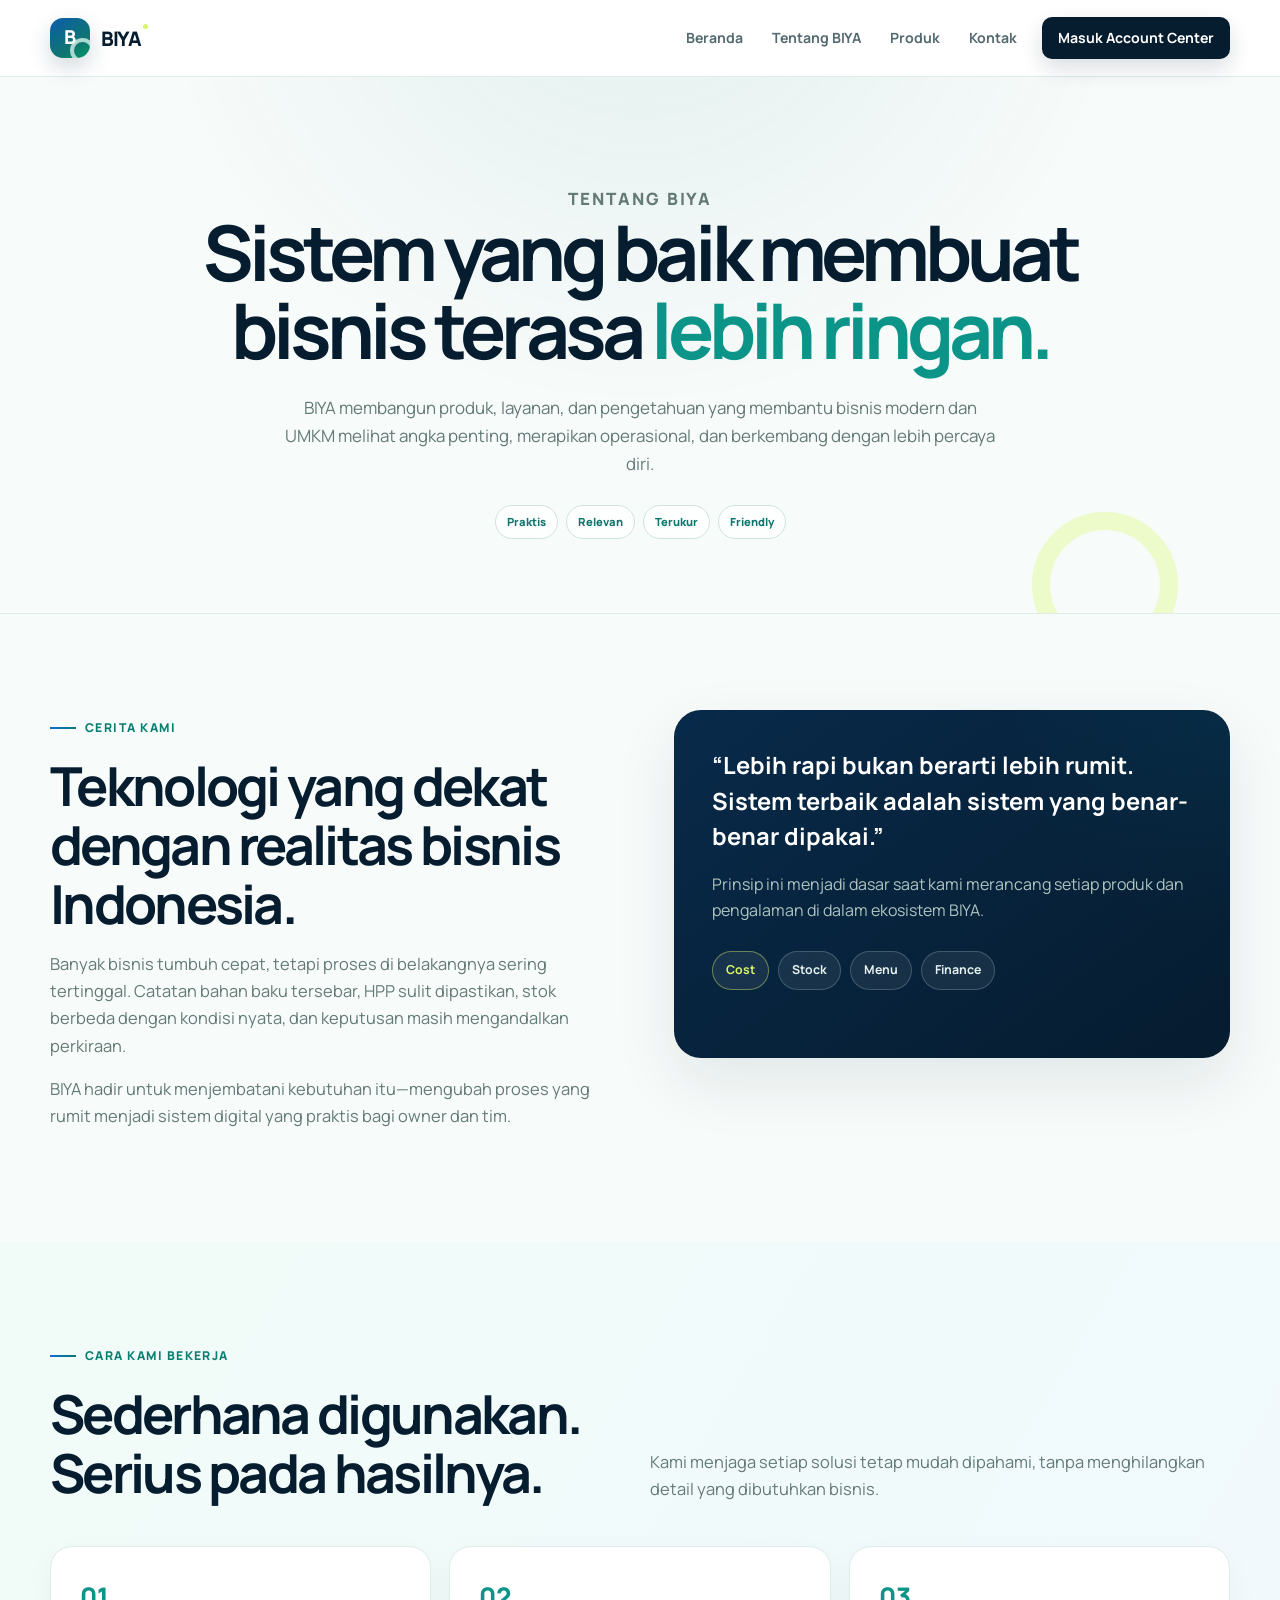
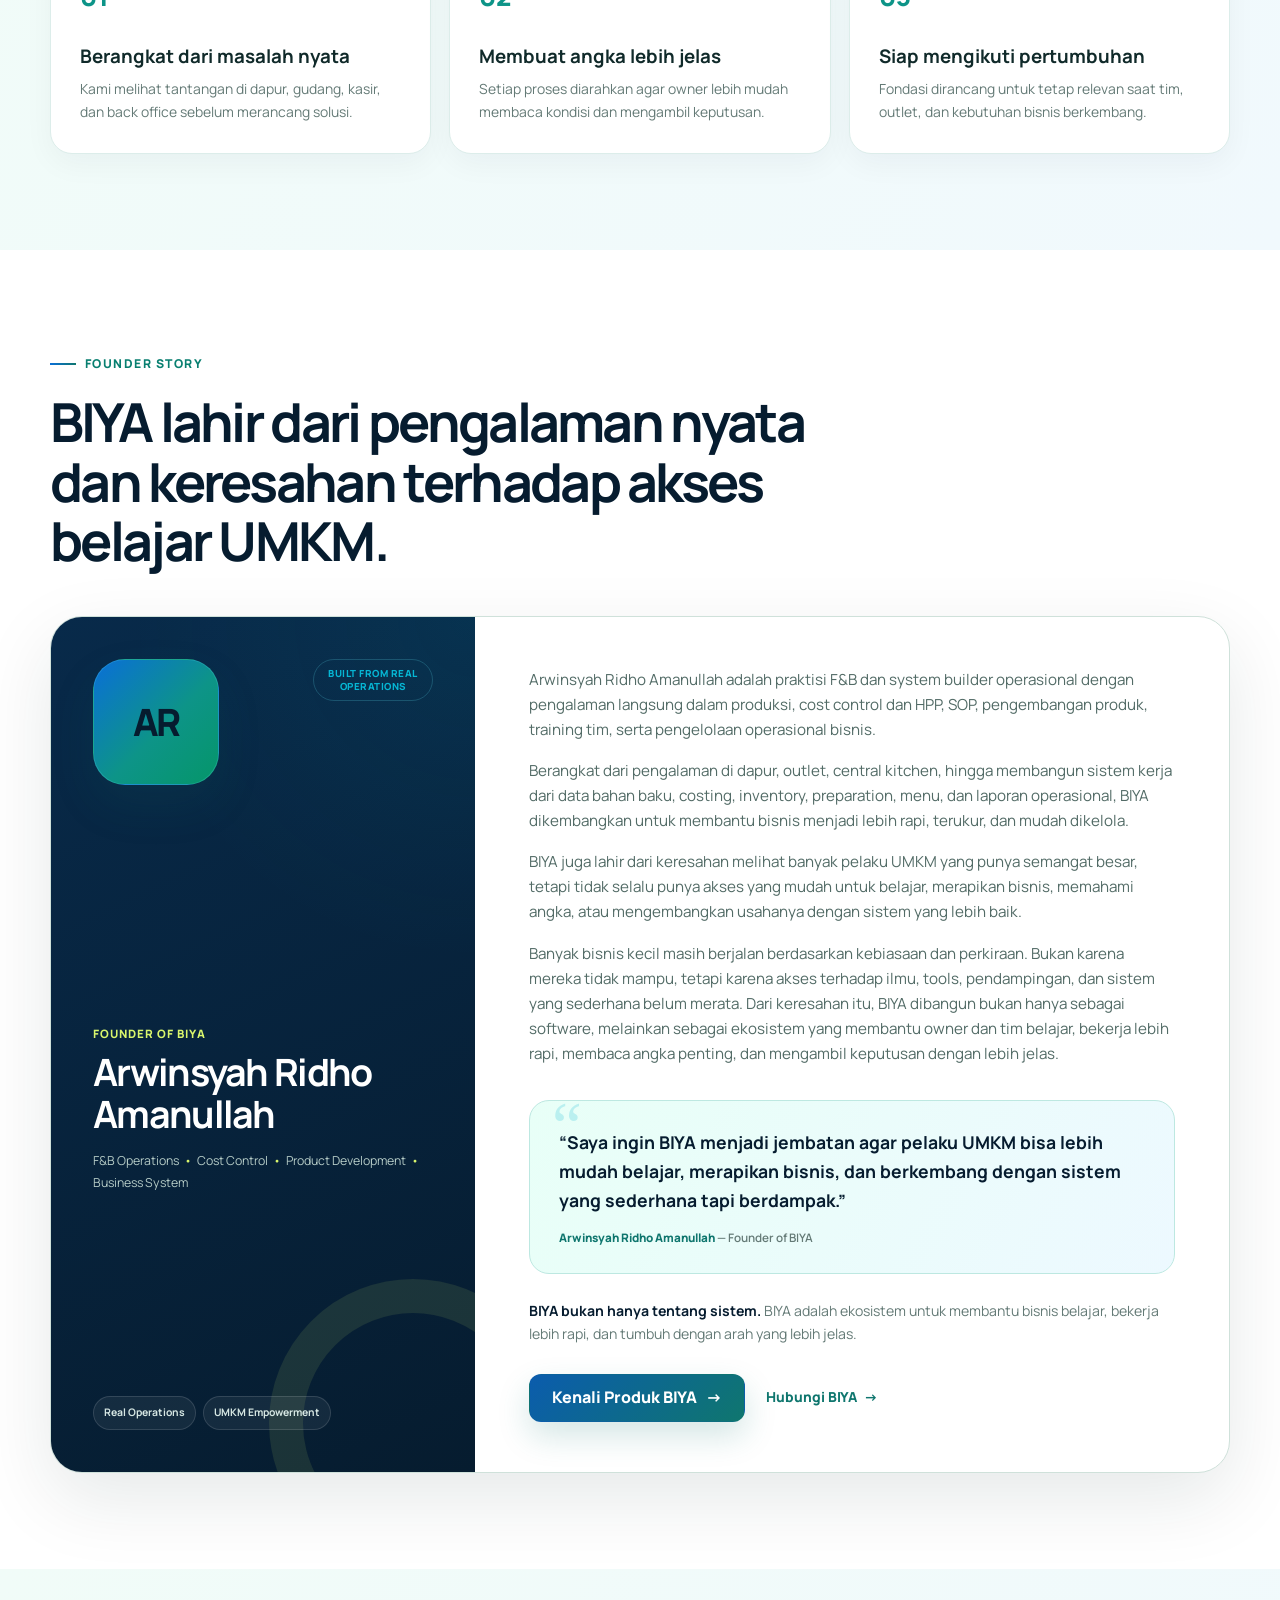
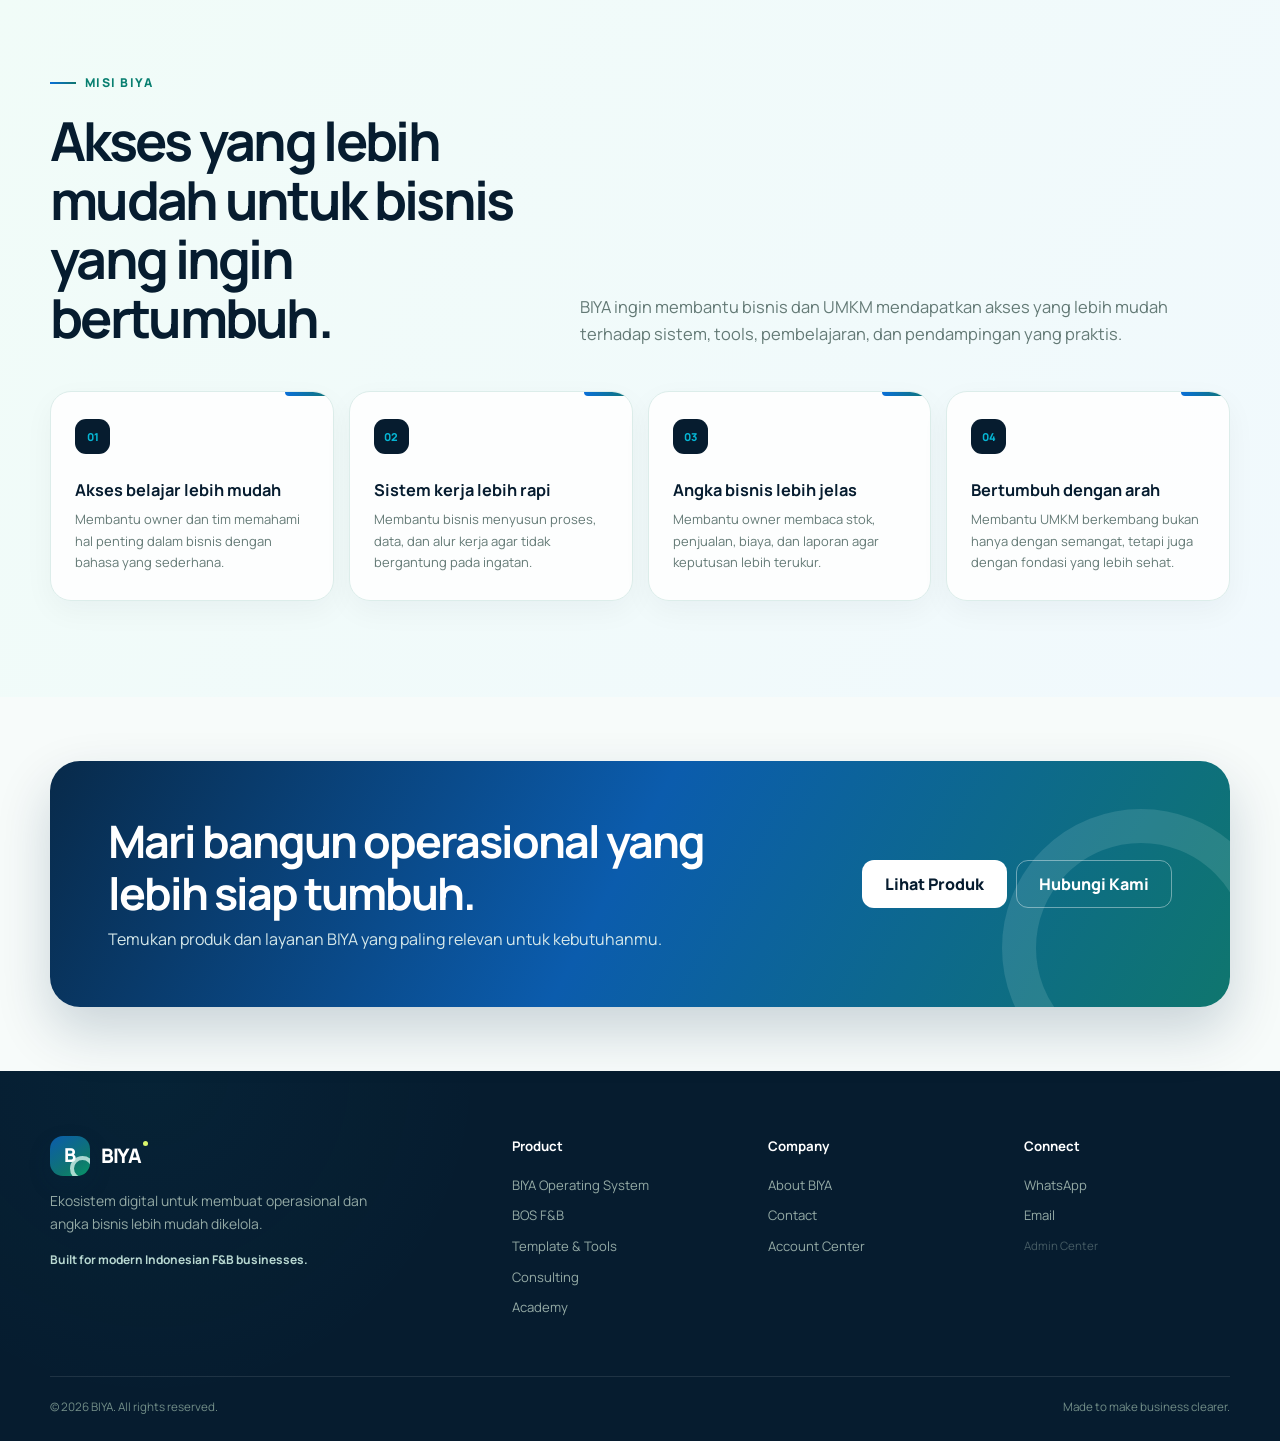
==== commit cb07aaed: "Rework BIYA navigation structure" ====
--- a/about.html
+++ b/about.html
@@ -2,7 +2,7 @@
 <html lang="id">
 <head><meta charset="utf-8"><meta name="viewport" content="width=device-width,initial-scale=1"><title>About BIYA — Sistem yang Dekat dengan Bisnis Nyata</title><meta name="description" content="Kenali cerita, founder, dan misi BIYA dalam membantu bisnis dan UMKM belajar, bekerja lebih rapi, serta berkembang dengan arah yang lebih jelas."><meta property="og:title" content="About BIYA — Sistem yang Dekat dengan Bisnis Nyata"><meta property="og:description" content="BIYA lahir dari pengalaman operasional nyata dan misi untuk memperluas akses belajar, tools, serta sistem bisnis yang praktis bagi UMKM."><meta property="og:type" content="website"><link rel="stylesheet" href="assets/css/style.css"><script defer src="assets/js/main.js"></script></head>
 <body>
-  <header class="site-header"><nav class="nav container" aria-label="Navigasi utama"><a class="logo" href="index.html" aria-label="BIYA Home"><span class="logo-mark">B</span><span class="logo-word">BIYA</span></a><button class="menu-toggle" type="button" aria-label="Buka menu" aria-expanded="false">☰</button><div class="nav-links"><a href="index.html">Home</a><a href="about.html">About</a><a href="products.html">Products</a><a href="contact.html">Contact</a><!-- TODO: Replace with final Account Center URL --><a class="nav-cta" href="#TODO-ACCOUNT-CENTER-LINK">Account Center</a></div></nav></header>
+  <header class="site-header"><nav class="nav container" aria-label="Navigasi utama"><a class="logo" href="index.html" aria-label="BIYA Home"><span class="logo-mark">B</span><span class="logo-word">BIYA</span></a><button class="menu-toggle" type="button" aria-label="Buka menu" aria-expanded="false">☰</button><div class="nav-links" data-nav="main" data-nav-context="page"></div></nav></header>
   <main>
     <section class="page-hero"><div class="container"><p class="eyebrow">Tentang BIYA</p><h1>Sistem yang baik membuat bisnis terasa <span class="accent-text">lebih ringan.</span></h1><p>BIYA membangun produk, layanan, dan pengetahuan yang membantu bisnis modern dan UMKM melihat angka penting, merapikan operasional, dan berkembang dengan lebih percaya diri.</p><div class="module-chips"><span>Praktis</span><span>Relevan</span><span>Terukur</span><span>Friendly</span></div></div></section>
     <section class="section"><div class="container story-grid"><div><p class="eyebrow">Cerita kami</p><h2 class="section-title">Teknologi yang dekat dengan realitas bisnis Indonesia.</h2><p class="section-copy">Banyak bisnis tumbuh cepat, tetapi proses di belakangnya sering tertinggal. Catatan bahan baku tersebar, HPP sulit dipastikan, stok berbeda dengan kondisi nyata, dan keputusan masih mengandalkan perkiraan.</p><p class="section-copy">BIYA hadir untuk menjembatani kebutuhan itu—mengubah proses yang rumit menjadi sistem digital yang praktis bagi owner dan tim.</p></div><aside class="story-card reveal"><blockquote>“Lebih rapi bukan berarti lebih rumit. Sistem terbaik adalah sistem yang benar-benar dipakai.”</blockquote><p>Prinsip ini menjadi dasar saat kami merancang setiap produk dan pengalaman di dalam ekosistem BIYA.</p><div class="module-pills"><span>Cost</span><span>Stock</span><span>Menu</span><span>Finance</span></div></aside></div></section>
--- a/assets/css/style.css
+++ b/assets/css/style.css
@@ -493,3 +493,618 @@
   .device-list { grid-column: auto; justify-content: center; }
   .why-wide { grid-column: auto; }
 }
+
+/* BIYA / BOS visual identity — light, premium, and operational */
+:root {
+  --biya-navy: #061c2f;
+  --biya-deep: #082a4a;
+  --biya-blue: #0a6fd8;
+  --biya-cyan: #06b6d4;
+  --biya-green: #059669;
+  --biya-teal: #0d9488;
+  --biya-lime: #d9f56c;
+  --biya-mint: #e8fff7;
+  --biya-surface: #f7fbfa;
+  --biya-white: #ffffff;
+  --biya-text: #08231f;
+  --biya-muted: #647a76;
+  --biya-line: #dcedea;
+  --biya-gradient: linear-gradient(112deg, var(--biya-blue) 0%, var(--biya-cyan) 48%, var(--biya-green) 100%);
+
+  --navy: var(--biya-navy);
+  --navy-soft: var(--biya-deep);
+  --green: var(--biya-teal);
+  --green-dark: #087f70;
+  --mint: var(--biya-mint);
+  --mint-soft: #f1fcf8;
+  --lime: var(--biya-lime);
+  --cream: var(--biya-surface);
+  --white: var(--biya-white);
+  --ink: var(--biya-text);
+  --muted: var(--biya-muted);
+  --line: var(--biya-line);
+  --shadow: 0 24px 70px rgba(6, 28, 47, .1);
+}
+
+body {
+  background: var(--biya-surface);
+}
+
+.section-title,
+.why-item h3,
+.module-card h3,
+.audience-card h3,
+.contact-method h3,
+.field label {
+  color: var(--biya-navy);
+}
+
+.accent-text,
+.hero h1 span {
+  color: var(--biya-teal);
+}
+
+.eyebrow {
+  color: #087f70;
+}
+
+.eyebrow::before {
+  background: var(--biya-gradient);
+}
+
+.site-header {
+  border-color: rgba(220, 237, 234, .92);
+  background: rgba(255, 255, 255, .9);
+}
+
+.logo-mark {
+  background: var(--biya-gradient);
+  box-shadow: 0 10px 24px rgba(8, 42, 74, .18);
+}
+
+.logo-mark::after {
+  border-color: rgba(217, 245, 108, .94);
+}
+
+.nav-links > a {
+  color: #536a70;
+}
+
+.nav-links > a:hover,
+.nav-links > a.active {
+  background: linear-gradient(115deg, var(--biya-mint), #e8f8ff);
+  color: var(--biya-deep);
+}
+
+.nav-links > a.active {
+  box-shadow: inset 0 -2px var(--biya-cyan);
+}
+
+.nav-links .nav-cta {
+  background: var(--biya-navy);
+  box-shadow: 0 10px 22px rgba(6, 28, 47, .14);
+}
+
+.nav-links .nav-cta:hover {
+  background: var(--biya-gradient);
+  color: var(--biya-navy);
+}
+
+.btn-primary {
+  background: var(--biya-gradient);
+  color: var(--biya-navy);
+  box-shadow: 0 13px 30px rgba(15, 118, 110, .18);
+}
+
+.btn-primary:hover {
+  background: linear-gradient(112deg, #0b5cad 0%, #0d9488 48%, #059669 100%);
+  color: var(--biya-navy);
+}
+
+.btn-outline {
+  border-color: #bcded9;
+  color: var(--biya-navy);
+}
+
+.btn-outline:hover {
+  border-color: var(--biya-cyan);
+  background: var(--biya-mint);
+  color: var(--biya-deep);
+}
+
+.hero {
+  background:
+    radial-gradient(circle at 86% 16%, rgba(6, 182, 212, .07), transparent 26%),
+    radial-gradient(circle at 76% 78%, rgba(15, 118, 110, .06), transparent 30%),
+    linear-gradient(180deg, #fff 0%, var(--biya-surface) 100%);
+}
+
+.hero::before {
+  border-color: rgba(6, 182, 212, .1);
+}
+
+.mobile-showcase::before {
+  background: radial-gradient(circle, rgba(6, 182, 212, .09), rgba(15, 118, 110, .055) 46%, transparent 70%);
+}
+
+.phone-mockup {
+  border-color: #123f5c;
+  background: var(--biya-navy);
+  box-shadow: 0 32px 80px rgba(6, 28, 47, .22);
+}
+
+.phone-head i,
+.phone-nav b {
+  background: var(--biya-cyan);
+}
+
+.phone-head i {
+  box-shadow: 4px 4px 0 var(--biya-green);
+}
+
+.phone-primary {
+  background: linear-gradient(145deg, var(--biya-deep), var(--biya-navy));
+}
+
+.phone-report {
+  background: linear-gradient(120deg, var(--biya-mint), #e8f8ff);
+}
+
+.phone-primary small,
+.phone-report i,
+.trust-row span::before {
+  color: var(--biya-green);
+}
+
+.device-orbit,
+.floating-card {
+  border-color: #cde9e5;
+  box-shadow: 0 16px 38px rgba(6, 28, 47, .1);
+}
+
+.badge {
+  border-color: #b9ebe2;
+  background: var(--biya-mint);
+  color: #087f70;
+}
+
+.badge::before {
+  background: var(--biya-green);
+}
+
+.card-icon {
+  border-color: #bce9e3;
+  background: linear-gradient(145deg, var(--biya-mint), #e6f6ff);
+  color: var(--biya-deep);
+}
+
+.bos-section {
+  background: linear-gradient(180deg, #fff 0%, #f2fcf9 100%);
+}
+
+.bos-parent {
+  border-color: #bfe5df;
+  background:
+    radial-gradient(circle at 92% 5%, rgba(6, 182, 212, .05), transparent 24%),
+    rgba(255, 255, 255, .9);
+  box-shadow: 0 28px 75px rgba(6, 28, 47, .09);
+}
+
+.bos-parent::before {
+  border-color: rgba(15, 118, 110, .06);
+}
+
+.bos-parent-icon {
+  border-color: #16445f;
+  background: linear-gradient(145deg, var(--biya-deep), var(--biya-navy));
+  color: var(--biya-cyan);
+}
+
+.bos-family-label::after {
+  background: linear-gradient(90deg, rgba(15, 118, 110, .3), transparent);
+}
+
+.bos-product-card,
+.other-product-card,
+.module-card,
+.value-card,
+.why-item,
+.audience-card,
+.contact-card,
+.mission-card {
+  border-color: var(--biya-line);
+  box-shadow: 0 10px 30px rgba(6, 28, 47, .045);
+}
+
+.bos-product-card.is-active {
+  border-color: #9dcec3;
+  background: linear-gradient(145deg, #fff 55%, var(--biya-mint));
+  box-shadow: 0 18px 44px rgba(15, 118, 110, .1);
+}
+
+.bos-product-card.is-active .card-icon {
+  border-color: transparent;
+  background: var(--biya-gradient);
+  color: var(--biya-navy);
+}
+
+.bos-note,
+.surface-mint,
+.mission-section,
+.mobile-highlight,
+.why-mobile {
+  background: linear-gradient(120deg, #f1fcf8, #f1f9fd);
+}
+
+.bos-highlight {
+  position: relative;
+  overflow: hidden;
+  background:
+    radial-gradient(circle at 88% 10%, rgba(6, 182, 212, .07), transparent 26%),
+    linear-gradient(135deg, var(--biya-navy), #082a4a);
+}
+
+.bos-highlight::after {
+  position: absolute;
+  right: -110px;
+  bottom: -210px;
+  width: 420px;
+  height: 420px;
+  border: 1px solid rgba(15, 118, 110, .08);
+  border-radius: 50%;
+  box-shadow: 0 0 0 65px rgba(15, 118, 110, .025);
+  content: "";
+  pointer-events: none;
+}
+
+.bos-highlight .eyebrow {
+  color: var(--biya-cyan);
+}
+
+.bos-highlight .section-copy {
+  color: #b8ced2;
+}
+
+.bos-highlight .context-note {
+  border-color: var(--biya-green);
+}
+
+.feature-panel {
+  border-color: rgba(6, 182, 212, .09);
+  box-shadow: 0 28px 80px rgba(1, 14, 27, .3);
+}
+
+.feature-row i {
+  background: linear-gradient(145deg, var(--biya-mint), #e7f7ff);
+  color: var(--biya-deep);
+}
+
+.story-card,
+.problem-panel {
+  background:
+    radial-gradient(circle at 100% 0, rgba(6, 182, 212, .06), transparent 34%),
+    linear-gradient(145deg, var(--biya-deep), var(--biya-navy));
+}
+
+.founder-profile {
+  background:
+    radial-gradient(circle at 100% 0, rgba(6, 182, 212, .08), transparent 36%),
+    linear-gradient(155deg, var(--biya-deep), var(--biya-navy));
+}
+
+.founder-avatar {
+  border-color: rgba(103, 232, 249, .2);
+  background: var(--biya-gradient);
+  box-shadow: 0 20px 45px rgba(15, 118, 110, .12);
+}
+
+.founder-avatar span {
+  color: var(--biya-navy);
+}
+
+.founder-status {
+  border-color: rgba(103, 232, 249, .2);
+  color: var(--biya-cyan);
+}
+
+.founder-quote {
+  border-color: #bde8e1;
+  background: linear-gradient(120deg, var(--biya-mint), #edf9ff);
+}
+
+.founder-quote::before {
+  color: var(--biya-cyan);
+}
+
+.mission-card::after {
+  background: var(--biya-gradient);
+}
+
+.mobile-icon,
+.why-item b,
+.mission-card > span {
+  background: var(--biya-navy);
+  color: var(--biya-cyan);
+}
+
+.mobile-icon span {
+  border-color: var(--biya-cyan);
+}
+
+.mobile-icon span::after {
+  background: var(--biya-green);
+}
+
+.problem-item::before {
+  background: var(--biya-lime);
+}
+
+.field input,
+.field textarea,
+.field select {
+  background: #fbfefd;
+}
+
+.field input:focus,
+.field textarea:focus,
+.field select:focus {
+  border-color: var(--biya-cyan);
+  box-shadow: 0 0 0 3px rgba(13, 148, 136, .1);
+}
+
+.cta-box {
+  background: linear-gradient(118deg, var(--biya-deep) 0%, #075b72 52%, #078e7c 100%);
+  box-shadow: 0 25px 60px rgba(6, 42, 74, .22);
+}
+
+.cta-box::after {
+  border-color: rgba(6, 182, 212, .08);
+}
+
+.cta-box p {
+  color: #d2eeed;
+}
+
+.site-footer {
+  background:
+    radial-gradient(circle at 12% 0, rgba(6, 182, 212, .045), transparent 28%),
+    var(--biya-navy);
+}
+
+.site-footer .logo {
+  color: #fff;
+}
+
+.footer-col a:hover {
+  color: var(--biya-cyan);
+}
+
+.footer-tagline {
+  color: var(--biya-lime) !important;
+}
+
+@media (max-width: 900px) {
+  .nav-links {
+    border-color: #cfe8e4;
+    background: rgba(255, 255, 255, .98);
+  }
+}
+
+@media (max-width: 600px) {
+  html,
+  body {
+    max-width: 100%;
+    overflow-x: hidden;
+  }
+
+  .btn {
+    min-height: 52px;
+  }
+
+  .hero {
+    background:
+      radial-gradient(circle at 90% 18%, rgba(6, 182, 212, .07), transparent 24%),
+      linear-gradient(180deg, #fff 0%, var(--biya-surface) 100%);
+  }
+
+  .bos-highlight::after {
+    display: none;
+  }
+}
+
+/* Mature color refinement — calm BIYA/BOS accents and accessible contrast */
+:root {
+  --biya-blue: #0a6fd8;
+  --biya-cyan: #06b6d4;
+  --biya-green: #059669;
+  --biya-teal: #0d9488;
+  --biya-text: #102a2a;
+  --biya-line: #dcedea;
+  --biya-gradient: linear-gradient(135deg, #0a6fd8 0%, #0d9488 55%, #059669 100%);
+  --green: #0d9488;
+  --green-dark: #0f766e;
+  --mint-soft: #f0fdfa;
+  --shadow: 0 24px 64px rgba(6, 28, 47, .09);
+}
+
+body { color: #102a2a; }
+
+.eyebrow::before,
+.mission-card::after { background: linear-gradient(90deg, #0a6fd8, #0f766e); }
+
+.logo-mark {
+  background: linear-gradient(145deg, #0b5cad, #0f766e 68%, #059669);
+  box-shadow: 0 9px 22px rgba(8, 42, 74, .18);
+}
+.logo-mark::after { border-color: rgba(232, 255, 247, .72); }
+
+.nav-links > a:hover,
+.nav-links > a.active { background: #f0fdfa; }
+.nav-links > a.active { box-shadow: inset 0 -2px #0f766e; }
+.nav-links .nav-cta:hover { background: #0b5cad; color: #fff; }
+
+.btn {
+  min-height: 48px;
+  border-radius: 12px;
+  font-weight: 800;
+}
+.btn-primary {
+  background: linear-gradient(135deg, #0b5cad 0%, #0f766e 100%);
+  color: #fff;
+  box-shadow: 0 14px 32px rgba(15, 118, 110, .18);
+}
+.btn-primary:hover {
+  background: linear-gradient(135deg, #084f96 0%, #0b665f 100%);
+  color: #fff;
+  box-shadow: 0 16px 34px rgba(8, 42, 74, .2);
+}
+.btn-outline { border-color: #b9d9d2; background: #fff; color: #0b2b3c; }
+.btn-outline:hover { border-color: #8fc8bc; background: #f0fdfa; color: #0f766e; }
+.btn-link { padding-inline: 14px; border-color: transparent; color: #0f766e; }
+.btn-link:hover { background: #f0fdfa; color: #0b2b3c; }
+.btn-disabled,
+.btn-disabled:hover { border-color: #d9e7e3; background: #eef5f3; color: #6b7f7a; box-shadow: none; transform: none; }
+
+.hero {
+  background: radial-gradient(circle at 86% 16%, rgba(10, 111, 216, .065), transparent 27%), radial-gradient(circle at 76% 78%, rgba(15, 118, 110, .06), transparent 31%), linear-gradient(180deg, #fff 0%, #f7fbfa 100%);
+}
+.hero::before { border-color: rgba(15, 118, 110, .12); }
+.mobile-showcase::before { background: radial-gradient(circle, rgba(6, 182, 212, .09), rgba(15, 118, 110, .055) 48%, transparent 70%); }
+.phone-head i { background: #0d9488; box-shadow: 4px 4px 0 #d9f56c; }
+.phone-nav b { background: #0d9488; }
+.phone-primary small, .phone-report i, .trust-row span::before { color: #059669; }
+
+.badge { border-color: #c8e5de; background: #ecfdf5; color: #0f766e; }
+.badge::before { background: #059669; }
+.badge.soon { border-color: #d9e7e3; background: #eef5f3; color: #6b7f7a; }
+.status-label { color: #0f766e; }
+
+.card-icon {
+  border-color: #cce6df;
+  background: #ecfdf5;
+  color: #0b2b3c;
+}
+.card-icon svg { width: 27px; height: 27px; fill: none; stroke: currentColor; stroke-width: 1.75; stroke-linecap: round; stroke-linejoin: round; }
+.bos-parent-icon { border-color: #16445f; background: linear-gradient(145deg, #082a4a, #061c2f); color: #67e8f9; }
+.bos-parent-icon svg { width: 34px; height: 34px; }
+.bos-product-card.is-active { border-color: #9dcec3; background: linear-gradient(145deg, #fff 58%, #f0fdfa); box-shadow: 0 18px 44px rgba(15, 118, 110, .1); }
+.bos-product-card.is-active .card-icon { border-color: #a5d6cc; background: #e8fff7; color: #0f766e; box-shadow: 0 10px 22px rgba(15, 118, 110, .1); }
+.bos-parent { background: radial-gradient(circle at 92% 5%, rgba(6, 182, 212, .045), transparent 25%), rgba(255,255,255,.94); }
+.bos-parent::before { border-color: rgba(15, 118, 110, .08); }
+.bos-family-label::after { background: linear-gradient(90deg, rgba(15,118,110,.3), transparent); }
+
+.dark-section .section-title,
+.bos-highlight .section-title,
+.problem-panel .section-title { color: #f4fffd; }
+.dark-section .section-copy,
+.bos-highlight .section-copy,
+.problem-panel .section-copy { color: #c9dadd; }
+.dark-section .eyebrow,
+.bos-highlight .eyebrow { color: #9ddde0; }
+.dark-section::before { border-color: rgba(103,232,249,.09); box-shadow: 0 0 0 70px rgba(15,118,110,.035); }
+.bos-highlight { background: radial-gradient(circle at 88% 10%, rgba(6,182,212,.07), transparent 27%), linear-gradient(135deg, #061c2f, #082a4a); }
+.bos-highlight::after { border-color: rgba(103,232,249,.09); box-shadow: 0 0 0 65px rgba(15,118,110,.025); }
+.bos-highlight .context-note { border-color: #6fb8ad; color: #d5e8ea; }
+.module-pills span { border-color: rgba(213,232,234,.22); background: rgba(255,255,255,.07); color: #e5f2f1; }
+.feature-panel { border-color: rgba(201,218,221,.2); box-shadow: 0 28px 70px rgba(1,14,27,.24); }
+
+.cta-box { background: linear-gradient(118deg, #082a4a 0%, #0b5cad 48%, #0f766e 100%); box-shadow: 0 24px 54px rgba(6,42,74,.19); }
+.cta-box::after { border-color: rgba(232,255,247,.12); }
+.cta-box p { color: #d5e8ea; }
+.cta-box .btn { background: #fff; color: #061c2f; }
+.cta-box .btn:hover { background: #ecfdf5; }
+.cta-box .btn.btn-ghost { border-color: rgba(255,255,255,.4); background: transparent; color: #fff; }
+.cta-box .btn.btn-ghost:hover { background: rgba(255,255,255,.1); }
+
+.page-hero { background: radial-gradient(circle at 50% -30%, rgba(15,118,110,.09), transparent 52%), #f7fbfa; }
+.field input:focus, .field textarea:focus, .field select:focus { border-color: #0d9488; box-shadow: 0 0 0 3px rgba(13,148,136,.1); }
+.footer-col a:hover { color: #9ddde0; }
+.footer-tagline { color: #b9d9d2 !important; }
+
+@media (max-width: 600px) {
+  .btn { min-height: 52px; }
+  .hero { background: radial-gradient(circle at 90% 18%, rgba(6,182,212,.065), transparent 25%), linear-gradient(180deg,#fff 0%,#f7fbfa 100%); }
+}
+
+@media (max-width: 768px) {
+  .menu-toggle,
+  .hamburger,
+  .mobile-menu-button {
+    display: none !important;
+  }
+
+  .site-header {
+    position: sticky;
+  }
+
+  .nav {
+    align-items: stretch;
+    flex-direction: column;
+    justify-content: center;
+    gap: 12px;
+    height: auto;
+    min-height: 0;
+    padding-block: 14px 10px;
+  }
+
+  .nav .logo {
+    align-self: flex-start;
+  }
+
+  .nav-links {
+    position: static;
+    display: flex !important;
+    flex-direction: row;
+    align-items: center;
+    gap: 8px;
+    overflow-x: auto;
+    overscroll-behavior-inline: contain;
+    width: 100%;
+    padding: 4px 0 2px;
+    border: 0;
+    border-radius: 0;
+    background: transparent;
+    box-shadow: none;
+    white-space: nowrap;
+    scrollbar-width: none;
+    scroll-behavior: smooth;
+    -webkit-overflow-scrolling: touch;
+  }
+
+  .nav-links::-webkit-scrollbar {
+    display: none;
+  }
+
+  .nav-links > a {
+    flex: 0 0 auto;
+    min-height: 38px;
+    padding: 8px 12px;
+    border: 1px solid rgba(15, 118, 110, .14);
+    border-radius: 999px;
+    background: rgba(255, 255, 255, .75);
+    color: var(--biya-navy, var(--navy));
+    font-size: .82rem;
+    font-weight: 800;
+    line-height: 1.25;
+  }
+
+  .nav-links > a:hover,
+  .nav-links > a.active {
+    background: rgba(15, 118, 110, .08);
+    color: var(--biya-teal, var(--green-dark));
+    box-shadow: inset 0 -2px var(--biya-cyan, var(--green));
+  }
+
+  .nav-links .nav-cta {
+    margin-left: 0;
+  }
+
+  .hero,
+  #tentang-biya,
+  #cerita-kami,
+  #produk,
+  #bos-fnb,
+  #kontak {
+    scroll-margin-top: 116px;
+  }
+}
